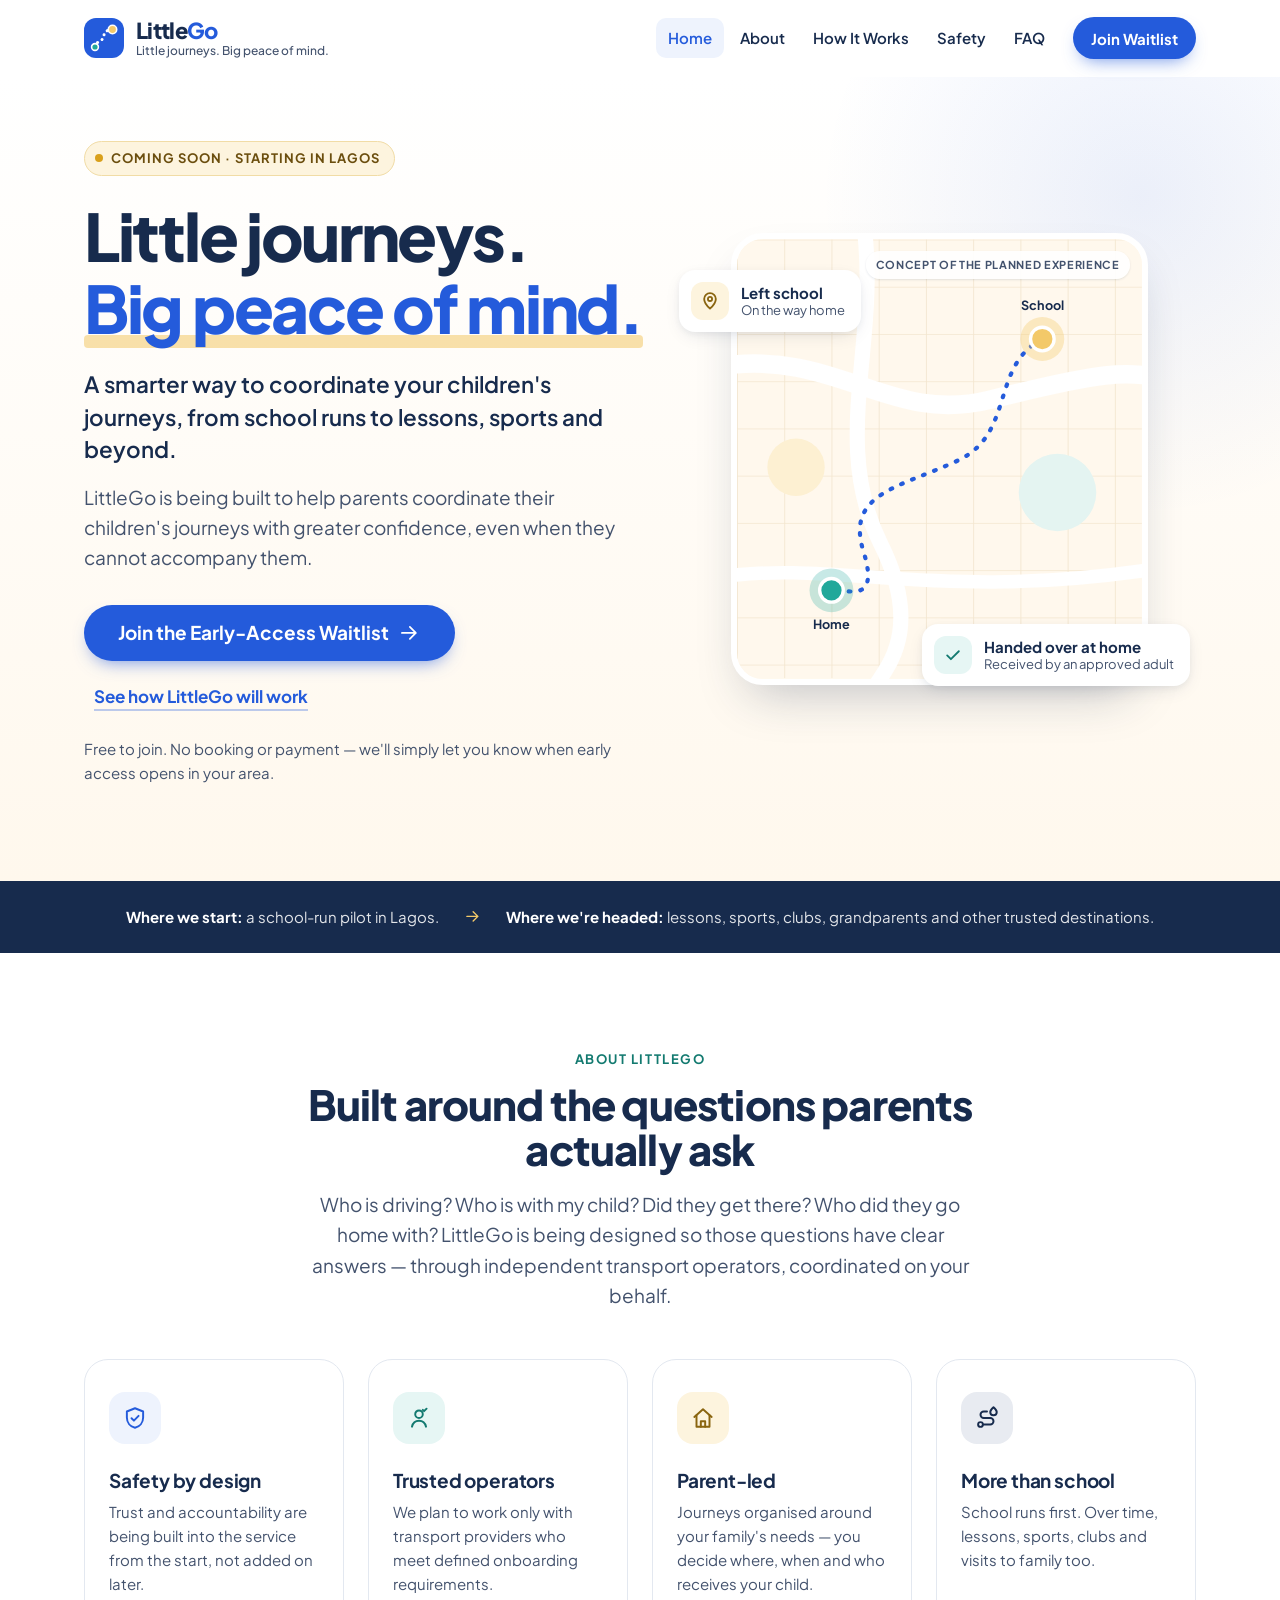
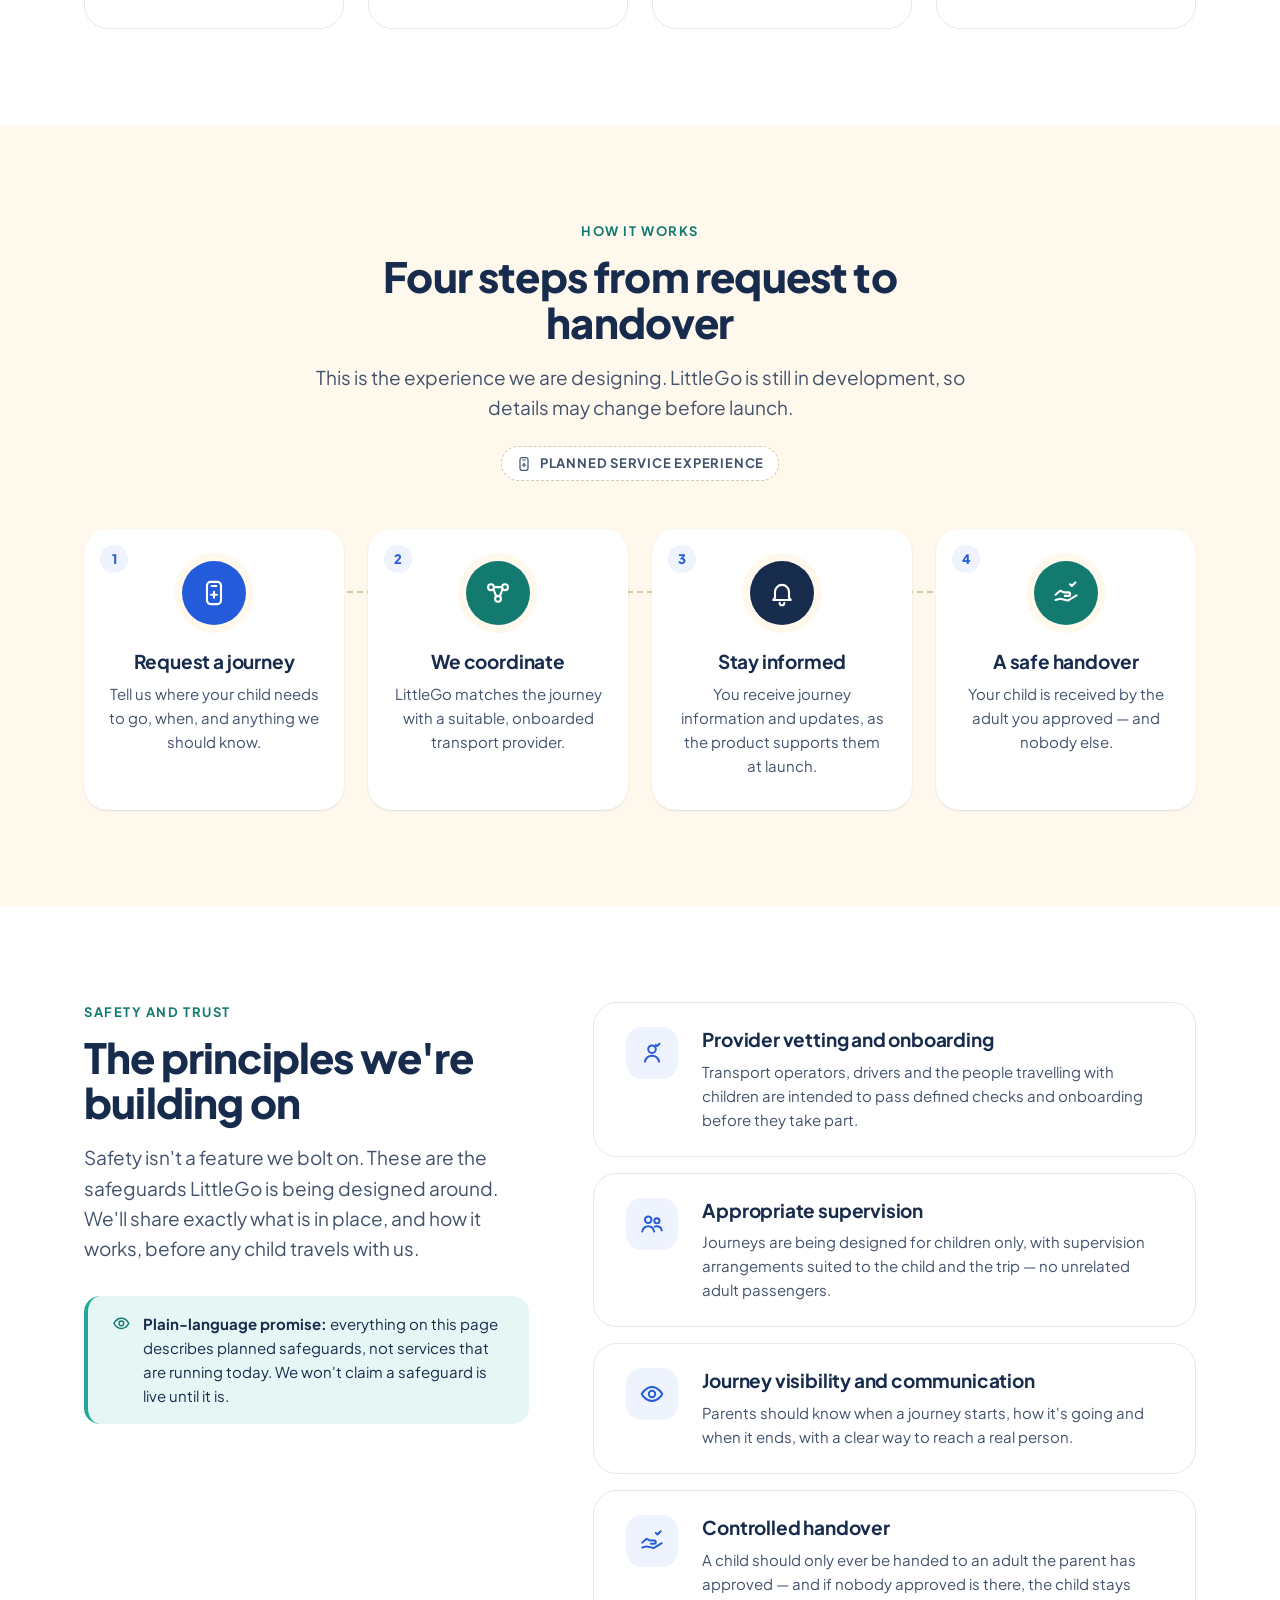
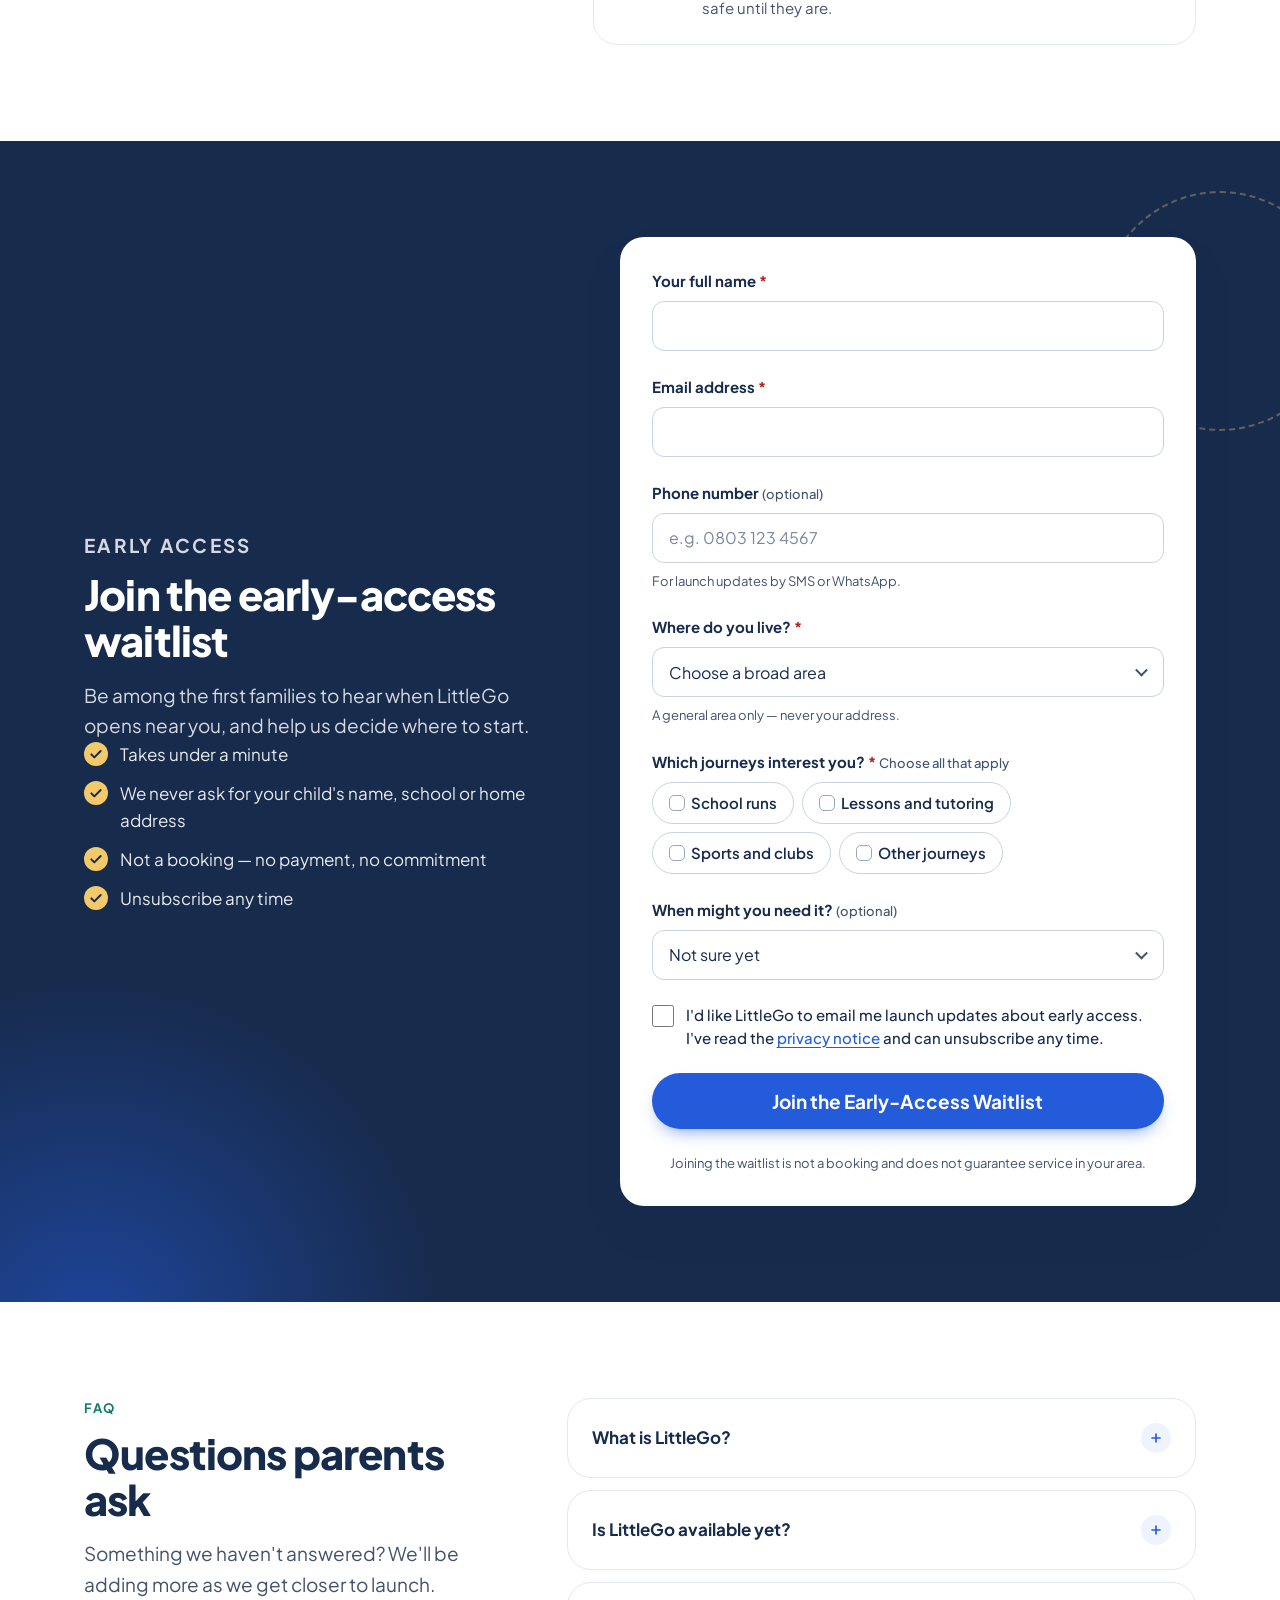
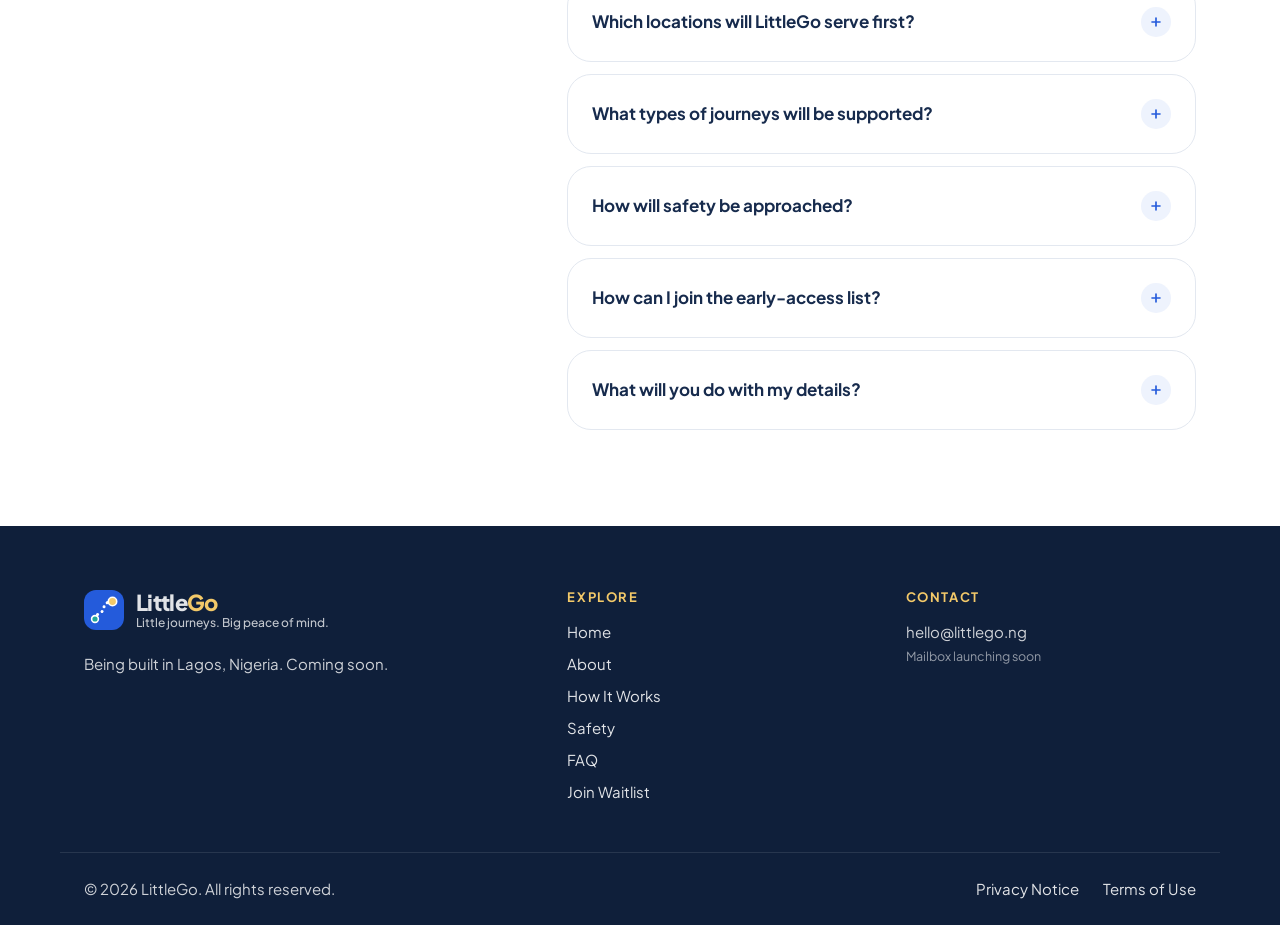
==== index.html @ 238a7c62 "LittleGo landing page for littlego.ng Coming-soon site with early-access waitlist, design system, dr" ====
<!doctype html>
<html lang="en-NG">
<head>
  <meta charset="utf-8">
  <meta name="viewport" content="width=device-width, initial-scale=1">
  <title>LittleGo — Little journeys. Big peace of mind.</title>
  <meta name="description" content="LittleGo is being built to help Nigerian parents coordinate their children's journeys — school runs, lessons, sports and beyond — with greater confidence. Coming soon to Lagos. Join the early-access waitlist.">
  <link rel="canonical" href="https://littlego.ng/">
  <meta name="theme-color" content="#245BDB">

  <!-- Social sharing -->
  <meta property="og:type" content="website">
  <meta property="og:site_name" content="LittleGo">
  <meta property="og:url" content="https://littlego.ng/">
  <meta property="og:title" content="LittleGo — Little journeys. Big peace of mind.">
  <meta property="og:description" content="A smarter way to coordinate your children's journeys, from school runs to lessons, sports and beyond. Coming soon to Lagos.">
  <meta property="og:image" content="https://littlego.ng/assets/img/og-image.png">
  <meta property="og:image:width" content="1200">
  <meta property="og:image:height" content="630">
  <meta property="og:locale" content="en_NG">
  <meta name="twitter:card" content="summary_large_image">
  <meta name="twitter:title" content="LittleGo — Little journeys. Big peace of mind.">
  <meta name="twitter:description" content="A smarter way to coordinate your children's journeys. Coming soon to Lagos.">
  <meta name="twitter:image" content="https://littlego.ng/assets/img/og-image.png">

  <link rel="icon" href="assets/img/favicon.svg" type="image/svg+xml">
  <link rel="preconnect" href="https://fonts.googleapis.com">
  <link rel="preconnect" href="https://fonts.gstatic.com" crossorigin>
  <link rel="stylesheet" href="https://fonts.googleapis.com/css2?family=Plus+Jakarta+Sans:wght@400;500;600;700;800&display=swap">
  <link rel="stylesheet" href="assets/css/styles.css">

  <script type="application/ld+json">
  {
    "@context": "https://schema.org",
    "@type": "Organization",
    "name": "LittleGo",
    "url": "https://littlego.ng/",
    "logo": "https://littlego.ng/assets/img/favicon.svg",
    "slogan": "Little journeys. Big peace of mind.",
    "areaServed": "Lagos, Nigeria"
  }
  </script>
</head>
<body>
  <a class="skip-link" href="#main">Skip to content</a>

  <!-- Icon sprite -->
  <svg width="0" height="0" class="sr-only" aria-hidden="true" focusable="false">
    <symbol id="i-shield" viewBox="0 0 24 24"><path d="M12 3 4.5 6v5.5c0 4.6 3.1 8.4 7.5 9.5 4.4-1.1 7.5-4.9 7.5-9.5V6L12 3Z"/><path d="m8.8 12.2 2.2 2.2 4.3-4.4"/></symbol>
    <symbol id="i-badge" viewBox="0 0 24 24"><circle cx="12" cy="8.5" r="3.5"/><path d="M5.5 20c.8-3.4 3.4-5.5 6.5-5.5s5.7 2.1 6.5 5.5"/><path d="m15.5 4.5 1.2 1.2 2.3-2.3"/></symbol>
    <symbol id="i-home" viewBox="0 0 24 24"><path d="M4 11 12 4l8 7"/><path d="M6 9.5V20h12V9.5"/><path d="M10 20v-5h4v5"/></symbol>
    <symbol id="i-route" viewBox="0 0 24 24"><circle cx="6" cy="18" r="2.2"/><path d="M18 9.5c1.7 0 3-1.3 3-3 0-1.9-3-4.5-3-4.5s-3 2.6-3 4.5c0 1.7 1.3 3 3 3Z"/><path d="M8.2 18H15a3 3 0 0 0 0-6H9a3 3 0 0 1 0-6h3"/></symbol>
    <symbol id="i-request" viewBox="0 0 24 24"><rect x="6" y="2.5" width="12" height="19" rx="3"/><path d="M10 6h4"/><path d="M9.5 13.5h5"/><path d="M12 11v5"/></symbol>
    <symbol id="i-coordinate" viewBox="0 0 24 24"><circle cx="6" cy="7" r="2.5"/><circle cx="18" cy="7" r="2.5"/><circle cx="12" cy="17" r="2.5"/><path d="M8 8.5 10.5 15M16 8.5 13.5 15M8.5 7h7"/></symbol>
    <symbol id="i-bell" viewBox="0 0 24 24"><path d="M6 16V11a6 6 0 1 1 12 0v5l1.5 2h-15L6 16Z"/><path d="M10 20.5a2 2 0 0 0 4 0"/></symbol>
    <symbol id="i-handover" viewBox="0 0 24 24"><path d="M3 13.5 7 10l3 1.5h4a1.5 1.5 0 0 1 0 3h-3"/><path d="m3 18 4-1 6.5 1.5L21 14"/><path d="M15.5 4.5 17 6l3-3"/></symbol>
    <symbol id="i-eye" viewBox="0 0 24 24"><path d="M2.5 12S6 5.5 12 5.5 21.5 12 21.5 12 18 18.5 12 18.5 2.5 12 2.5 12Z"/><circle cx="12" cy="12" r="3"/></symbol>
    <symbol id="i-people" viewBox="0 0 24 24"><circle cx="8.5" cy="8" r="3"/><circle cx="16.5" cy="9" r="2.4"/><path d="M3 19c.6-3 2.8-5 5.5-5s4.9 2 5.5 5"/><path d="M14.5 14.4c.6-.3 1.3-.4 2-.4 2.2 0 4 1.6 4.5 4"/></symbol>
    <symbol id="i-check" viewBox="0 0 24 24"><path d="m5 12.5 4.5 4.5L19 7.5"/></symbol>
    <symbol id="i-arrow" viewBox="0 0 24 24"><path d="M5 12h14M13 6l6 6-6 6"/></symbol>
    <symbol id="i-pin" viewBox="0 0 24 24"><path d="M12 21s-7-6.1-7-11.5A7 7 0 0 1 19 9.5C19 14.9 12 21 12 21Z"/><circle cx="12" cy="9.5" r="2.5"/></symbol>
  </svg>

  <header class="site-header" data-header>
    <div class="container header-inner">
      <a class="brand" href="#top" aria-label="LittleGo home">
        <svg class="brand-mark" viewBox="0 0 40 40" aria-hidden="true" focusable="false">
          <rect width="40" height="40" rx="12" fill="#245BDB"/>
          <path d="M11 29c0-6 9-5.5 9-11.5 0-3.2 3.2-6 7.5-5.5" fill="none" stroke="#fff" stroke-width="3" stroke-linecap="round" stroke-dasharray="0.1 5.2"/>
          <circle cx="11" cy="29" r="3.4" fill="#21A89A" stroke="#fff" stroke-width="1.6"/>
          <circle cx="28.5" cy="11.5" r="4.2" fill="#F3C969" stroke="#fff" stroke-width="1.6"/>
        </svg>
        <span class="brand-text">
          <span class="brand-name">Little<span>Go</span></span>
          <span class="brand-tagline">Little journeys. Big peace of mind.</span>
        </span>
      </a>

      <nav class="site-nav" aria-label="Main">
        <button class="nav-toggle" type="button" aria-expanded="false" aria-controls="nav-menu" data-nav-toggle>
          <span class="nav-toggle-bars" aria-hidden="true"></span>
          <span class="sr-only">Menu</span>
        </button>
        <ul class="nav-menu" id="nav-menu" data-nav-menu>
          <li><a href="#top">Home</a></li>
          <li><a href="#about">About</a></li>
          <li><a href="#how-it-works">How It Works</a></li>
          <li><a href="#safety">Safety</a></li>
          <li><a href="#faq">FAQ</a></li>
          <li class="nav-cta-item"><a class="btn btn-primary btn-sm" href="#waitlist" data-track="cta_click" data-track-label="header">Join Waitlist</a></li>
        </ul>
      </nav>
    </div>
  </header>

  <main id="main">
    <!-- HERO -->
    <section class="hero" id="top" aria-labelledby="hero-title">
      <div class="container hero-grid">
        <div class="hero-copy">
          <p class="status-pill"><span class="status-dot" aria-hidden="true"></span>Coming soon · Starting in Lagos</p>
          <h1 id="hero-title">Little journeys. <span class="hl">Big peace of mind.</span></h1>
          <p class="hero-sub">A smarter way to coordinate your children's journeys, from school runs to lessons, sports and beyond.</p>
          <p class="hero-body">LittleGo is being built to help parents coordinate their children's journeys with greater confidence, even when they cannot accompany them.</p>
          <div class="hero-actions">
            <a class="btn btn-primary btn-lg" href="#waitlist" data-track="cta_click" data-track-label="hero">
              Join the Early-Access Waitlist
              <svg class="icon" aria-hidden="true"><use href="#i-arrow"/></svg>
            </a>
            <a class="btn btn-link" href="#how-it-works" data-track="cta_click" data-track-label="hero_how">See how LittleGo will work</a>
          </div>
          <p class="hero-note">Free to join. No booking or payment — we'll simply let you know when early access opens in your area.</p>
        </div>

        <div class="hero-visual" data-hero-visual>
          <figure class="journey-card">
            <img class="hero-photo" data-hero-photo alt="" hidden>
            <svg class="journey-map" viewBox="0 0 480 520" role="img" aria-labelledby="map-title">
              <title id="map-title">Illustration of a child's journey from school to home</title>
              <defs>
                <pattern id="grid" width="56" height="56" patternUnits="userSpaceOnUse">
                  <path d="M56 0H0v56" fill="none" stroke="#F3E6CF" stroke-width="2"/>
                </pattern>
              </defs>
              <rect width="480" height="520" fill="#FFF8ED"/>
              <rect width="480" height="520" fill="url(#grid)"/>
              <path d="M-20 150C120 130 180 220 300 190s170-40 220-20" fill="none" stroke="#fff" stroke-width="22" stroke-linecap="round"/>
              <path d="M150 -20c20 140-40 260 20 380s-10 160-10 180" fill="none" stroke="#fff" stroke-width="18" stroke-linecap="round"/>
              <path d="M-20 400c140-20 260 30 520-10" fill="none" stroke="#fff" stroke-width="16" stroke-linecap="round"/>
              <circle cx="380" cy="300" r="46" fill="#E4F4F1"/>
              <circle cx="70" cy="270" r="34" fill="#FDF0D2"/>
              <path class="route-line" d="M362 118C300 150 330 230 262 262S128 300 150 370s-30 40-38 46" fill="none" stroke="#245BDB" stroke-width="5" stroke-linecap="round" stroke-dasharray="2 12"/>
              <g transform="translate(362 118)">
                <circle r="26" fill="#F3C969" opacity=".35"/>
                <circle r="14" fill="#F3C969" stroke="#fff" stroke-width="4"/>
              </g>
              <g transform="translate(112 416)">
                <circle r="26" fill="#21A89A" opacity=".25"/>
                <circle r="14" fill="#21A89A" stroke="#fff" stroke-width="4"/>
              </g>
              <text x="362" y="84" text-anchor="middle" font-family="Plus Jakarta Sans, sans-serif" font-size="15" font-weight="700" fill="#172B4D">School</text>
              <text x="112" y="462" text-anchor="middle" font-family="Plus Jakarta Sans, sans-serif" font-size="15" font-weight="700" fill="#172B4D">Home</text>
            </svg>
            <figcaption class="sr-only">Concept illustration of a planned school-to-home journey.</figcaption>
          </figure>

          <div class="float-card float-card--top" aria-hidden="true">
            <span class="float-icon float-icon--gold"><svg class="icon"><use href="#i-pin"/></svg></span>
            <span><strong>Left school</strong><small>On the way home</small></span>
          </div>
          <div class="float-card float-card--bottom" aria-hidden="true">
            <span class="float-icon float-icon--teal"><svg class="icon"><use href="#i-check"/></svg></span>
            <span><strong>Handed over at home</strong><small>Received by an approved adult</small></span>
          </div>
          <p class="concept-tag">Concept of the planned experience</p>
        </div>
      </div>
    </section>

    <!-- PILOT STRIP -->
    <section class="pilot-strip" aria-label="Where LittleGo starts">
      <div class="container pilot-inner">
        <p><strong>Where we start:</strong> a school-run pilot in Lagos.</p>
        <span class="pilot-arrow" aria-hidden="true"><svg class="icon"><use href="#i-arrow"/></svg></span>
        <p><strong>Where we're headed:</strong> lessons, sports, clubs, grandparents and other trusted destinations.</p>
      </div>
    </section>

    <!-- VALUE -->
    <section class="section" id="about" aria-labelledby="about-title">
      <div class="container">
        <div class="section-head">
          <p class="eyebrow">About LittleGo</p>
          <h2 id="about-title">Built around the questions parents actually ask</h2>
          <p class="lede">Who is driving? Who is with my child? Did they get there? Who did they go home with? LittleGo is being designed so those questions have clear answers — through independent transport operators, coordinated on your behalf.</p>
        </div>

        <ul class="pillars" role="list">
          <li class="pillar">
            <span class="pillar-icon pillar-icon--blue"><svg class="icon" aria-hidden="true"><use href="#i-shield"/></svg></span>
            <h3>Safety by design</h3>
            <p>Trust and accountability are being built into the service from the start, not added on later.</p>
          </li>
          <li class="pillar">
            <span class="pillar-icon pillar-icon--teal"><svg class="icon" aria-hidden="true"><use href="#i-badge"/></svg></span>
            <h3>Trusted operators</h3>
            <p>We plan to work only with transport providers who meet defined onboarding requirements.</p>
          </li>
          <li class="pillar">
            <span class="pillar-icon pillar-icon--gold"><svg class="icon" aria-hidden="true"><use href="#i-home"/></svg></span>
            <h3>Parent-led</h3>
            <p>Journeys organised around your family's needs — you decide where, when and who receives your child.</p>
          </li>
          <li class="pillar">
            <span class="pillar-icon pillar-icon--navy"><svg class="icon" aria-hidden="true"><use href="#i-route"/></svg></span>
            <h3>More than school</h3>
            <p>School runs first. Over time, lessons, sports, clubs and visits to family too.</p>
          </li>
        </ul>
      </div>
    </section>

    <!-- HOW IT WORKS -->
    <section class="section section--cream" id="how-it-works" aria-labelledby="how-title">
      <div class="container">
        <div class="section-head">
          <p class="eyebrow">How it works</p>
          <h2 id="how-title">Four steps from request to handover</h2>
          <p class="lede">This is the experience we are designing. LittleGo is still in development, so details may change before launch.</p>
          <p class="label-planned"><svg class="icon" aria-hidden="true"><use href="#i-request"/></svg>Planned service experience</p>
        </div>

        <ol class="steps" role="list">
          <li class="step">
            <span class="step-num" aria-hidden="true">1</span>
            <span class="step-icon"><svg class="icon" aria-hidden="true"><use href="#i-request"/></svg></span>
            <h3>Request a journey</h3>
            <p>Tell us where your child needs to go, when, and anything we should know.</p>
          </li>
          <li class="step">
            <span class="step-num" aria-hidden="true">2</span>
            <span class="step-icon"><svg class="icon" aria-hidden="true"><use href="#i-coordinate"/></svg></span>
            <h3>We coordinate</h3>
            <p>LittleGo matches the journey with a suitable, onboarded transport provider.</p>
          </li>
          <li class="step">
            <span class="step-num" aria-hidden="true">3</span>
            <span class="step-icon"><svg class="icon" aria-hidden="true"><use href="#i-bell"/></svg></span>
            <h3>Stay informed</h3>
            <p>You receive journey information and updates, as the product supports them at launch.</p>
          </li>
          <li class="step">
            <span class="step-num" aria-hidden="true">4</span>
            <span class="step-icon"><svg class="icon" aria-hidden="true"><use href="#i-handover"/></svg></span>
            <h3>A safe handover</h3>
            <p>Your child is received by the adult you approved — and nobody else.</p>
          </li>
        </ol>
      </div>
    </section>

    <!-- SAFETY -->
    <section class="section" id="safety" aria-labelledby="safety-title">
      <div class="container safety-grid">
        <div class="safety-intro">
          <p class="eyebrow">Safety and trust</p>
          <h2 id="safety-title">The principles we're building on</h2>
          <p class="lede">Safety isn't a feature we bolt on. These are the safeguards LittleGo is being designed around. We'll share exactly what is in place, and how it works, before any child travels with us.</p>
          <aside class="honesty-note">
            <svg class="icon" aria-hidden="true"><use href="#i-eye"/></svg>
            <p><strong>Plain-language promise:</strong> everything on this page describes planned safeguards, not services that are running today. We won't claim a safeguard is live until it is.</p>
          </aside>
        </div>

        <ul class="safety-list" role="list">
          <li class="safety-item">
            <span class="safety-icon"><svg class="icon" aria-hidden="true"><use href="#i-badge"/></svg></span>
            <div>
              <h3>Provider vetting and onboarding</h3>
              <p>Transport operators, drivers and the people travelling with children are intended to pass defined checks and onboarding before they take part.</p>
            </div>
          </li>
          <li class="safety-item">
            <span class="safety-icon"><svg class="icon" aria-hidden="true"><use href="#i-people"/></svg></span>
            <div>
              <h3>Appropriate supervision</h3>
              <p>Journeys are being designed for children only, with supervision arrangements suited to the child and the trip — no unrelated adult passengers.</p>
            </div>
          </li>
          <li class="safety-item">
            <span class="safety-icon"><svg class="icon" aria-hidden="true"><use href="#i-eye"/></svg></span>
            <div>
              <h3>Journey visibility and communication</h3>
              <p>Parents should know when a journey starts, how it's going and when it ends, with a clear way to reach a real person.</p>
            </div>
          </li>
          <li class="safety-item">
            <span class="safety-icon"><svg class="icon" aria-hidden="true"><use href="#i-handover"/></svg></span>
            <div>
              <h3>Controlled handover</h3>
              <p>A child should only ever be handed to an adult the parent has approved — and if nobody approved is there, the child stays safe until they are.</p>
            </div>
          </li>
        </ul>
      </div>
    </section>

    <!-- WAITLIST -->
    <section class="section section--blue" id="waitlist" aria-labelledby="waitlist-title">
      <div class="container waitlist-grid">
        <div class="waitlist-copy">
          <p class="eyebrow eyebrow--light">Early access</p>
          <h2 id="waitlist-title">Join the early-access waitlist</h2>
          <p>Be among the first families to hear when LittleGo opens near you, and help us decide where to start.</p>
          <ul class="checklist" role="list">
            <li><svg class="icon" aria-hidden="true"><use href="#i-check"/></svg>Takes under a minute</li>
            <li><svg class="icon" aria-hidden="true"><use href="#i-check"/></svg>We never ask for your child's name, school or home address</li>
            <li><svg class="icon" aria-hidden="true"><use href="#i-check"/></svg>Not a booking — no payment, no commitment</li>
            <li><svg class="icon" aria-hidden="true"><use href="#i-check"/></svg>Unsubscribe any time</li>
          </ul>
        </div>

        <div class="form-card">
          <form class="waitlist-form" data-waitlist-form novalidate>
            <div class="form-state" data-form-fields>
              <div class="field">
                <label for="f-name">Your full name <span class="req" aria-hidden="true">*</span></label>
                <input id="f-name" name="full_name" type="text" autocomplete="name" required maxlength="120" aria-describedby="f-name-err">
                <p class="field-error" id="f-name-err" data-error-for="full_name"></p>
              </div>

              <div class="field">
                <label for="f-email">Email address <span class="req" aria-hidden="true">*</span></label>
                <input id="f-email" name="email" type="email" autocomplete="email" inputmode="email" required maxlength="254" aria-describedby="f-email-err">
                <p class="field-error" id="f-email-err" data-error-for="email"></p>
              </div>

              <div class="field">
                <label for="f-phone">Phone number <span class="opt">(optional)</span></label>
                <input id="f-phone" name="phone" type="tel" autocomplete="tel" inputmode="tel" maxlength="20" placeholder="e.g. 0803 123 4567" aria-describedby="f-phone-hint f-phone-err">
                <p class="field-hint" id="f-phone-hint">For launch updates by SMS or WhatsApp.</p>
                <p class="field-error" id="f-phone-err" data-error-for="phone"></p>
              </div>

              <div class="field">
                <label for="f-area">Where do you live? <span class="req" aria-hidden="true">*</span></label>
                <div class="select-wrap">
                  <select id="f-area" name="area" required aria-describedby="f-area-hint f-area-err">
                    <option value="">Choose a broad area</option>
                    <optgroup label="Lagos">
                      <option value="lagos_lekki_ajah">Lekki / Ajah / Sangotedo</option>
                      <option value="lagos_vi_ikoyi">Victoria Island / Ikoyi</option>
                      <option value="lagos_ikeja">Ikeja / Maryland / Ogba</option>
                      <option value="lagos_gbagada_magodo">Gbagada / Magodo / Ogudu / Ketu</option>
                      <option value="lagos_yaba_surulere">Yaba / Surulere / Ebute-Metta</option>
                      <option value="lagos_festac_amuwo">Festac / Amuwo-Odofin / Satellite Town</option>
                      <option value="lagos_ikorodu">Ikorodu</option>
                      <option value="lagos_alimosho">Alimosho / Egbeda / Ikotun</option>
                      <option value="lagos_other">Elsewhere in Lagos</option>
                    </optgroup>
                    <optgroup label="Outside Lagos">
                      <option value="abuja">Abuja (FCT)</option>
                      <option value="port_harcourt">Port Harcourt</option>
                      <option value="ibadan">Ibadan</option>
                      <option value="other_nigeria">Elsewhere in Nigeria</option>
                      <option value="outside_nigeria">Outside Nigeria</option>
                    </optgroup>
                  </select>
                </div>
                <p class="field-hint" id="f-area-hint">A general area only — never your address.</p>
                <p class="field-error" id="f-area-err" data-error-for="area"></p>
              </div>

              <fieldset class="field field--group" aria-describedby="f-journeys-err">
                <legend>Which journeys interest you? <span class="req" aria-hidden="true">*</span> <span class="opt">Choose all that apply</span></legend>
                <div class="chips">
                  <label class="chip"><input type="checkbox" name="journeys" value="school"><span>School runs</span></label>
                  <label class="chip"><input type="checkbox" name="journeys" value="lessons"><span>Lessons and tutoring</span></label>
                  <label class="chip"><input type="checkbox" name="journeys" value="sports_clubs"><span>Sports and clubs</span></label>
                  <label class="chip"><input type="checkbox" name="journeys" value="other"><span>Other journeys</span></label>
                </div>
                <p class="field-error" id="f-journeys-err" data-error-for="journeys"></p>
              </fieldset>

              <div class="field">
                <label for="f-start">When might you need it? <span class="opt">(optional)</span></label>
                <div class="select-wrap">
                  <select id="f-start" name="start_window">
                    <option value="">Not sure yet</option>
                    <option value="asap">As soon as it's available</option>
                    <option value="next_term">From next school term</option>
                    <option value="within_6_months">Within the next 6 months</option>
                    <option value="later">Later than that</option>
                  </select>
                </div>
              </div>

              <!-- Spam trap: hidden from people and screen readers; bots tend to fill it. -->
              <div class="hp" aria-hidden="true">
                <label for="f-website">Leave this field empty</label>
                <input id="f-website" name="website" type="text" tabindex="-1" autocomplete="off">
              </div>

              <div class="field field--consent">
                <label class="consent">
                  <input type="checkbox" name="consent" value="yes" required aria-describedby="f-consent-err">
                  <span>I'd like LittleGo to email me launch updates about early access. I've read the <a href="privacy.html">privacy notice</a> and can unsubscribe any time.</span>
                </label>
                <p class="field-error" id="f-consent-err" data-error-for="consent"></p>
              </div>

              <p class="form-alert" role="alert" data-form-alert hidden></p>

              <button class="btn btn-primary btn-lg btn-block" type="submit" data-submit>
                <span class="btn-label">Join the Early-Access Waitlist</span>
                <span class="spinner" aria-hidden="true"></span>
              </button>
              <p class="form-small">Joining the waitlist is not a booking and does not guarantee service in your area.</p>
            </div>

            <div class="form-success" data-form-success tabindex="-1" hidden>
              <span class="success-icon"><svg class="icon" aria-hidden="true"><use href="#i-check"/></svg></span>
              <h3>You're on the list</h3>
              <p>Thank you<span data-success-name></span>. We'll email you when early access opens in your area. Nothing else is needed from you for now.</p>
              <p class="form-small">Joining doesn't book a journey or guarantee service.</p>
            </div>
          </form>
        </div>
      </div>
    </section>

    <!-- FAQ -->
    <section class="section" id="faq" aria-labelledby="faq-title">
      <div class="container faq-grid">
        <div class="section-head section-head--left">
          <p class="eyebrow">FAQ</p>
          <h2 id="faq-title">Questions parents ask</h2>
          <p class="lede">Something we haven't answered? We'll be adding more as we get closer to launch.</p>
        </div>
        <div class="faq-list">
          <details class="faq">
            <summary>What is LittleGo?</summary>
            <p>LittleGo is a parent-directed platform being developed to coordinate children's everyday journeys through independent transport operators. We start with school-to-home trips, and plan to add lessons, sports, clubs and visits to family.</p>
          </details>
          <details class="faq">
            <summary>Is LittleGo available yet?</summary>
            <p>Not yet. LittleGo is currently being developed and is not taking bookings. Joining the waitlist is the best way to hear first when early access opens.</p>
          </details>
          <details class="faq">
            <summary>Which locations will LittleGo serve first?</summary>
            <p>We're starting with a pilot in Lagos. Where we go next depends partly on demand, so telling us your general area on the waitlist genuinely helps us decide.</p>
          </details>
          <details class="faq">
            <summary>What types of journeys will be supported?</summary>
            <p>School runs come first. Over time we plan to support lessons and tutoring, sports and clubs, and other trusted destinations such as grandparents' homes.</p>
          </details>
          <details class="faq">
            <summary>How will safety be approached?</summary>
            <p>Through provider vetting and onboarding, appropriate supervision, journey updates for parents, and handover only to adults you approve. These are planned safeguards — we'll publish exactly what is in place before launch. <a href="#safety">Read our safety principles</a>.</p>
          </details>
          <details class="faq">
            <summary>How can I join the early-access list?</summary>
            <p>Fill in the short <a href="#waitlist">waitlist form</a>. We only ask for your name, email, a general area and the journeys you're interested in. Joining is free, isn't a booking, and doesn't guarantee service availability.</p>
          </details>
          <details class="faq">
            <summary>What will you do with my details?</summary>
            <p>We use them to send you launch updates and to understand where demand is. We don't sell them. You can unsubscribe or ask us to delete them at any time. See the <a href="privacy.html">privacy notice</a>.</p>
          </details>
        </div>
      </div>
    </section>
  </main>

  <footer class="site-footer">
    <div class="container footer-grid">
      <div class="footer-brand">
        <a class="brand brand--light" href="#top" aria-label="LittleGo home">
          <svg class="brand-mark" viewBox="0 0 40 40" aria-hidden="true" focusable="false">
            <rect width="40" height="40" rx="12" fill="#245BDB"/>
            <path d="M11 29c0-6 9-5.5 9-11.5 0-3.2 3.2-6 7.5-5.5" fill="none" stroke="#fff" stroke-width="3" stroke-linecap="round" stroke-dasharray="0.1 5.2"/>
            <circle cx="11" cy="29" r="3.4" fill="#21A89A" stroke="#fff" stroke-width="1.6"/>
            <circle cx="28.5" cy="11.5" r="4.2" fill="#F3C969" stroke="#fff" stroke-width="1.6"/>
          </svg>
          <span class="brand-text">
            <span class="brand-name">Little<span>Go</span></span>
            <span class="brand-tagline">Little journeys. Big peace of mind.</span>
          </span>
        </a>
        <p class="footer-note">Being built in Lagos, Nigeria. Coming soon.</p>
      </div>

      <nav aria-label="Footer">
        <h2 class="footer-heading">Explore</h2>
        <ul role="list">
          <li><a href="#top">Home</a></li>
          <li><a href="#about">About</a></li>
          <li><a href="#how-it-works">How It Works</a></li>
          <li><a href="#safety">Safety</a></li>
          <li><a href="#faq">FAQ</a></li>
          <li><a href="#waitlist">Join Waitlist</a></li>
        </ul>
      </nav>

      <div>
        <h2 class="footer-heading">Contact</h2>
        <p class="footer-contact" data-contact></p>
        <ul class="social" role="list" data-social hidden></ul>
      </div>
    </div>

    <div class="container footer-bottom">
      <p>© <span data-year>2026</span> LittleGo. All rights reserved.</p>
      <ul role="list">
        <li><a href="privacy.html">Privacy Notice</a></li>
        <li><a href="terms.html">Terms of Use</a></li>
      </ul>
    </div>
  </footer>

  <div class="consent-banner" data-consent-banner hidden role="region" aria-label="Analytics consent">
    <p>We'd like to measure visits to improve this page. No advertising, no selling data.</p>
    <div class="consent-actions">
      <button class="btn btn-ghost btn-sm" type="button" data-consent="denied">No thanks</button>
      <button class="btn btn-primary btn-sm" type="button" data-consent="granted">Allow</button>
    </div>
  </div>

  <script src="config.js"></script>
  <script src="assets/js/main.js" defer></script>
</body>
</html>
---- assets/css/styles.css ----
/* ==========================================================================
   LittleGo — design system and page styles
   1. Tokens  2. Base  3. Layout  4. Components  5. Sections  6. Responsive
   ========================================================================== */

/* 1. Tokens ---------------------------------------------------------------- */
:root {
  /* Brand palette */
  --blue: #245BDB;          /* Trust Blue — primary actions, links */
  --blue-700: #1A47B0;      /* hover / pressed */
  --blue-50: #EEF3FD;
  --teal: #21A89A;          /* Fresh Teal — icons, accents (not body text) */
  --teal-700: #137A70;      /* teal that passes AA as text */
  --teal-50: #E6F6F4;
  --cream: #FFF8ED;         /* Warm Cream — warm sections */
  --cream-200: #F6EBD7;
  --navy: #172B4D;          /* Midnight Navy — headings, text */
  --navy-70: #43526D;       /* secondary text, 7.4:1 on white */
  --gold: #F3C969;          /* Sunshine Gold — decorative only */
  --gold-50: #FDF4DE;
  --white: #FFFFFF;
  --danger: #B42318;
  --danger-50: #FEF3F2;
  --line: #E3E8F0;

  /* Typography */
  --font: "Plus Jakarta Sans", system-ui, -apple-system, "Segoe UI", Roboto, sans-serif;
  --fs-xs: .8125rem;   /* 13 */
  --fs-sm: .9375rem;   /* 15 */
  --fs-base: 1.0625rem;/* 17 */
  --fs-lg: 1.1875rem;  /* 19 */
  --fs-h3: 1.1875rem;
  --fs-h2: clamp(1.75rem, 1.2rem + 2.2vw, 2.6rem);
  --fs-h1: clamp(2.4rem, 1.4rem + 4.4vw, 4.1rem);
  --lh-tight: 1.1;
  --lh: 1.6;

  /* Spacing (4px base) */
  --s-1: .25rem; --s-2: .5rem; --s-3: .75rem; --s-4: 1rem; --s-5: 1.5rem;
  --s-6: 2rem; --s-7: 3rem; --s-8: 4rem; --s-9: 6rem;

  /* Shape and depth */
  --r-sm: 10px; --r-md: 16px; --r-lg: 24px; --r-xl: 32px; --r-pill: 999px;
  --shadow-sm: 0 1px 2px rgba(23,43,77,.06), 0 1px 3px rgba(23,43,77,.06);
  --shadow-md: 0 6px 20px -6px rgba(23,43,77,.14), 0 2px 6px rgba(23,43,77,.05);
  --shadow-lg: 0 24px 50px -18px rgba(23,43,77,.28);

  --container: 1160px;
  --header-h: 76px;
  --focus: 0 0 0 3px var(--white), 0 0 0 6px var(--blue);
}

/* 2. Base ------------------------------------------------------------------- */
*, *::before, *::after { box-sizing: border-box; }
html { scroll-behavior: smooth; scroll-padding-top: calc(var(--header-h) + 12px); -webkit-text-size-adjust: 100%; }
@media (prefers-reduced-motion: reduce) {
  html { scroll-behavior: auto; }
  *, *::before, *::after { animation: none !important; transition: none !important; }
}
body {
  margin: 0; font-family: var(--font); font-size: var(--fs-base); line-height: var(--lh);
  color: var(--navy); background: var(--white); -webkit-font-smoothing: antialiased;
  overflow-x: hidden;
}
h1, h2, h3 { margin: 0; line-height: var(--lh-tight); letter-spacing: -.02em; font-weight: 800; }
h3 { font-size: var(--fs-h3); letter-spacing: -.01em; font-weight: 700; line-height: 1.3; }
p { margin: 0; }
a { color: var(--blue); text-underline-offset: 3px; }
a:hover { color: var(--blue-700); }
img, svg { display: block; max-width: 100%; }
:focus-visible { outline: none; box-shadow: var(--focus); border-radius: 6px; }
[hidden] { display: none !important; }
ul[role="list"], ol[role="list"] { list-style: none; margin: 0; padding: 0; }

.sr-only { position: absolute !important; width: 1px; height: 1px; padding: 0; margin: -1px; overflow: hidden; clip: rect(0 0 0 0); white-space: nowrap; border: 0; }
.skip-link { position: absolute; left: var(--s-4); top: -100px; z-index: 100; background: var(--navy); color: var(--white); padding: var(--s-2) var(--s-4); border-radius: var(--r-sm); font-weight: 600; }
.skip-link:focus { top: var(--s-3); color: var(--white); }
.icon { width: 1.25em; height: 1.25em; fill: none; stroke: currentColor; stroke-width: 1.8; stroke-linecap: round; stroke-linejoin: round; flex: none; }

/* 3. Layout ----------------------------------------------------------------- */
.container { width: 100%; max-width: var(--container); margin-inline: auto; padding-inline: var(--s-5); }
.section { padding-block: var(--s-9); }
.section--cream { background: var(--cream); }
.section--blue { background: var(--navy); color: var(--white); position: relative; overflow: hidden; }
.section-head { max-width: 680px; margin: 0 auto var(--s-7); text-align: center; }
.section-head--left { text-align: left; margin-inline: 0; }
.section-head h2 { font-size: var(--fs-h2); margin-block: var(--s-3) var(--s-4); }
.lede { font-size: var(--fs-lg); color: var(--navy-70); }
.eyebrow { font-size: var(--fs-xs); font-weight: 700; letter-spacing: .12em; text-transform: uppercase; color: var(--teal-700); }
.eyebrow--light { color: var(--gold); }

/* 4. Components ------------------------------------------------------------- */
/* Buttons */
.btn {
  --btn-bg: var(--blue); --btn-fg: var(--white);
  display: inline-flex; align-items: center; justify-content: center; gap: var(--s-2);
  min-height: 48px; padding: 0 var(--s-5); border: 2px solid transparent; border-radius: var(--r-pill);
  font: inherit; font-weight: 700; font-size: var(--fs-base); line-height: 1; text-decoration: none; cursor: pointer;
  background: var(--btn-bg); color: var(--btn-fg); transition: background .2s, transform .2s, box-shadow .2s;
}
.btn:hover { color: var(--btn-fg); }
.btn-primary { box-shadow: 0 8px 18px -8px rgba(36,91,219,.7); }
.btn-primary:hover { --btn-bg: var(--blue-700); transform: translateY(-1px); }
.btn-primary:active { transform: translateY(0); }
.btn-sm { min-height: 42px; padding: 0 var(--s-4); font-size: var(--fs-sm); }
.btn-lg { min-height: 56px; padding: 0 var(--s-6); font-size: var(--fs-lg); }
.btn-block { width: 100%; }
.btn-ghost { --btn-bg: transparent; --btn-fg: var(--navy); border-color: var(--line); }
.btn-ghost:hover { --btn-bg: var(--blue-50); }
.btn-link { --btn-bg: transparent; --btn-fg: var(--blue); padding-inline: var(--s-2); text-decoration: underline; text-decoration-thickness: 2px; text-underline-offset: 6px; text-decoration-color: rgba(36,91,219,.3); }
.btn-link:hover { --btn-fg: var(--blue-700); text-decoration-color: currentColor; }
.btn .icon { transition: transform .2s; }
.btn:hover .icon { transform: translateX(3px); }
.btn[aria-busy="true"] { pointer-events: none; opacity: .85; }
.btn .spinner { display: none; width: 20px; height: 20px; border-radius: 50%; border: 2.5px solid rgba(255,255,255,.4); border-top-color: var(--white); animation: spin .8s linear infinite; }
.btn[aria-busy="true"] .spinner { display: inline-block; }
@keyframes spin { to { transform: rotate(360deg); } }

/* Brand */
.brand { display: inline-flex; align-items: center; gap: var(--s-3); text-decoration: none; color: var(--navy); }
.brand:hover { color: var(--navy); }
.brand-mark { width: 40px; height: 40px; flex: none; }
.brand-text { display: flex; flex-direction: column; line-height: 1.15; }
.brand-name { font-weight: 800; font-size: 1.375rem; letter-spacing: -.03em; }
.brand-name span { color: var(--blue); }
.brand-tagline { font-size: .75rem; color: var(--navy-70); font-weight: 500; }
.brand--light, .brand--light:hover { color: var(--white); }
.brand--light .brand-name span { color: var(--gold); }
.brand--light .brand-tagline { color: rgba(255,255,255,.75); }

/* Header & nav */
.site-header { position: sticky; top: 0; z-index: 50; background: rgba(255,255,255,.92); backdrop-filter: saturate(160%) blur(10px); -webkit-backdrop-filter: saturate(160%) blur(10px); border-bottom: 1px solid transparent; transition: border-color .2s, box-shadow .2s; }
.site-header.is-scrolled { border-color: var(--line); box-shadow: var(--shadow-sm); }
.header-inner { height: var(--header-h); display: flex; align-items: center; justify-content: space-between; gap: var(--s-4); }
.nav-menu { display: flex; align-items: center; gap: var(--s-1); list-style: none; margin: 0; padding: 0; }
.nav-menu a:not(.btn) { display: block; padding: var(--s-2) var(--s-3); border-radius: var(--r-sm); color: var(--navy); font-weight: 600; font-size: var(--fs-sm); text-decoration: none; }
.nav-menu a:not(.btn):hover, .nav-menu a[aria-current="true"]:not(.btn) { background: var(--blue-50); color: var(--blue); }
.nav-cta-item { margin-left: var(--s-3); }
.nav-toggle { display: none; width: 46px; height: 46px; border: 1px solid var(--line); border-radius: 12px; background: var(--white); cursor: pointer; align-items: center; justify-content: center; }
.nav-toggle-bars, .nav-toggle-bars::before, .nav-toggle-bars::after { content: ""; display: block; width: 20px; height: 2px; background: var(--navy); border-radius: 2px; position: relative; transition: transform .2s, background .2s; }
.nav-toggle-bars::before { position: absolute; top: -6px; }
.nav-toggle-bars::after { position: absolute; top: 6px; }
.nav-toggle[aria-expanded="true"] .nav-toggle-bars { background: transparent; }
.nav-toggle[aria-expanded="true"] .nav-toggle-bars::before { transform: translateY(6px) rotate(45deg); }
.nav-toggle[aria-expanded="true"] .nav-toggle-bars::after { transform: translateY(-6px) rotate(-45deg); }

/* Status pill */
.status-pill { display: inline-flex; align-items: center; gap: var(--s-2); padding: 6px 14px 6px 10px; border-radius: var(--r-pill); background: var(--gold-50); border: 1px solid #F1DCA6; font-size: var(--fs-xs); font-weight: 700; letter-spacing: .08em; text-transform: uppercase; color: #6B4E0E; }
.status-dot { width: 8px; height: 8px; border-radius: 50%; background: #D9A01B; box-shadow: 0 0 0 0 rgba(217,160,27,.6); animation: pulse 2s infinite; }
@keyframes pulse { 70% { box-shadow: 0 0 0 8px rgba(217,160,27,0); } 100% { box-shadow: 0 0 0 0 rgba(217,160,27,0); } }

/* Cards */
.pillar, .step, .safety-item, .form-card, .faq { background: var(--white); border-radius: var(--r-lg); }

/* Form */
.form-card { padding: var(--s-6); box-shadow: var(--shadow-lg); color: var(--navy); }
.waitlist-form { display: grid; }
.form-state { display: grid; gap: var(--s-5); }
.field { display: grid; gap: var(--s-2); }
.field label, .field legend { font-weight: 700; font-size: var(--fs-sm); }
.req { color: var(--danger); }
.opt { font-weight: 500; color: var(--navy-70); font-size: var(--fs-xs); }
.field input[type="text"], .field input[type="email"], .field input[type="tel"], .field select {
  width: 100%; min-height: 50px; padding: 0 var(--s-4); border: 1.5px solid #CBD3E1; border-radius: 12px;
  font: inherit; font-size: 1rem; color: var(--navy); background: var(--white); transition: border-color .15s, box-shadow .15s;
}
.field input::placeholder { color: #7A869A; }
.field input:hover, .field select:hover { border-color: #9AA7BD; }
.field input:focus, .field select:focus { outline: none; border-color: var(--blue); box-shadow: 0 0 0 4px rgba(36,91,219,.18); }
.field [aria-invalid="true"] { border-color: var(--danger) !important; background: var(--danger-50); }
.select-wrap { position: relative; }
.select-wrap::after { content: ""; position: absolute; right: 18px; top: 50%; width: 9px; height: 9px; border-right: 2px solid var(--navy-70); border-bottom: 2px solid var(--navy-70); transform: translateY(-70%) rotate(45deg); pointer-events: none; }
.field select { appearance: none; -webkit-appearance: none; padding-right: var(--s-7); cursor: pointer; }
.field-hint { font-size: var(--fs-xs); color: var(--navy-70); }
.field-error { font-size: var(--fs-xs); font-weight: 600; color: var(--danger); min-height: 0; }
.field-error:empty { display: none; }
.field--group { border: 0; padding: 0; margin: 0; }
.field--group legend { padding: 0; margin-bottom: var(--s-2); }
.chips { display: flex; flex-wrap: wrap; gap: var(--s-2); }
.chip { position: relative; }
.chip input { position: absolute; opacity: 0; inset: 0; margin: 0; cursor: pointer; }
.chip span { display: inline-flex; align-items: center; gap: 6px; min-height: 42px; padding: 0 var(--s-4); border: 1.5px solid #CBD3E1; border-radius: var(--r-pill); font-size: var(--fs-sm); font-weight: 600; cursor: pointer; transition: all .15s; user-select: none; }
.chip span::before { content: ""; width: 16px; height: 16px; border-radius: 5px; border: 1.5px solid #9AA7BD; transition: all .15s; flex: none; }
.chip input:checked + span { border-color: var(--blue); background: var(--blue-50); color: var(--blue-700); }
.chip input:checked + span::before { background: var(--blue) url("data:image/svg+xml,%3Csvg xmlns='http://www.w3.org/2000/svg' viewBox='0 0 24 24' fill='none' stroke='white' stroke-width='3.5' stroke-linecap='round' stroke-linejoin='round'%3E%3Cpath d='m5 12.5 4.5 4.5L19 7.5'/%3E%3C/svg%3E") center/12px no-repeat; border-color: var(--blue); }
.chip input:focus-visible + span { box-shadow: var(--focus); }
.chip input:hover + span { border-color: #9AA7BD; }
.field--group[aria-invalid="true"] .chip span { border-color: var(--danger); }
.consent { display: flex; gap: var(--s-3); align-items: flex-start; font-weight: 500 !important; font-size: var(--fs-sm) !important; line-height: 1.5; cursor: pointer; }
.consent input { width: 22px; height: 22px; margin: 1px 0 0; accent-color: var(--blue); flex: none; cursor: pointer; }
.consent input[aria-invalid="true"] { outline: 2px solid var(--danger); outline-offset: 2px; }
.hp { position: absolute; left: -9999px; width: 1px; height: 1px; overflow: hidden; }
.form-alert { padding: var(--s-3) var(--s-4); border-radius: 12px; background: var(--danger-50); border: 1px solid #FECDCA; color: var(--danger); font-size: var(--fs-sm); font-weight: 600; }
.form-alert[data-tone="info"] { background: var(--gold-50); border-color: #F1DCA6; color: #6B4E0E; }
.form-small { font-size: var(--fs-xs); color: var(--navy-70); text-align: center; }
.form-success { text-align: center; padding: var(--s-6) var(--s-2); display: grid; gap: var(--s-3); justify-items: center; }
.form-success:focus { box-shadow: none; }
.form-success h3 { font-size: 1.6rem; font-weight: 800; }
.form-success p { color: var(--navy-70); max-width: 34ch; }
.success-icon { width: 64px; height: 64px; display: grid; place-items: center; border-radius: 50%; background: var(--teal-50); color: var(--teal-700); }
.success-icon .icon { width: 32px; height: 32px; stroke-width: 2.4; }

/* 5. Sections --------------------------------------------------------------- */
/* Hero */
.hero { position: relative; padding-block: var(--s-8) var(--s-9); background: linear-gradient(180deg, var(--white) 0%, var(--cream) 100%); overflow: hidden; }
.hero::before { content: ""; position: absolute; width: 640px; height: 640px; right: -180px; top: -200px; border-radius: 50%; background: radial-gradient(closest-side, rgba(36,91,219,.09), transparent); pointer-events: none; }
.hero-grid { display: grid; grid-template-columns: 1.05fr .95fr; gap: var(--s-8); align-items: center; position: relative; }
.hero h1 { font-size: var(--fs-h1); margin-block: var(--s-5) var(--s-5); letter-spacing: -.035em; }
.hero h1 .hl { color: var(--blue); position: relative; white-space: nowrap; isolation: isolate; }
.hero h1 .hl::after { content: ""; position: absolute; left: 0; right: 0; bottom: .02em; height: .2em; background: var(--gold); opacity: .55; border-radius: 4px; z-index: -1; }
.hero-sub { font-size: clamp(1.15rem, 1rem + .6vw, 1.4rem); font-weight: 600; line-height: 1.45; color: var(--navy); max-width: 34ch; }
.hero-body { margin-top: var(--s-4); color: var(--navy-70); max-width: 52ch; font-size: var(--fs-lg); }
.hero-actions { display: flex; flex-wrap: wrap; gap: var(--s-3) var(--s-4); align-items: center; margin-top: var(--s-6); }
.hero-note { margin-top: var(--s-4); font-size: var(--fs-sm); color: var(--navy-70); max-width: 52ch; }

.hero-visual { position: relative; padding: var(--s-5) var(--s-5) var(--s-6); }
.journey-card { margin: 0; border-radius: var(--r-xl); overflow: hidden; box-shadow: var(--shadow-lg); background: var(--cream); aspect-ratio: 12 / 13; position: relative; border: 6px solid var(--white); }
.journey-map, .hero-photo { width: 100%; height: 100%; object-fit: cover; }
.hero-photo { position: absolute; inset: 0; }
.has-photo .journey-map { visibility: hidden; }
.route-line { stroke-dashoffset: 0; animation: route 30s linear infinite; }
@keyframes route { to { stroke-dashoffset: -280; } }
.float-card { position: absolute; display: flex; align-items: center; gap: var(--s-3); padding: var(--s-3) var(--s-4) var(--s-3) var(--s-3); background: var(--white); border-radius: var(--r-md); box-shadow: var(--shadow-md); font-size: var(--fs-sm); line-height: 1.3; animation: float 6s ease-in-out infinite; }
.float-card strong { display: block; font-weight: 700; }
.float-card small { display: block; color: var(--navy-70); font-size: var(--fs-xs); }
.float-card--top { top: 12%; left: -6%; }
.float-card--bottom { bottom: 6%; right: -4%; animation-delay: -3s; }
.float-icon { width: 38px; height: 38px; border-radius: 12px; display: grid; place-items: center; }
.float-icon--gold { background: var(--gold-50); color: #8A6510; }
.float-icon--teal { background: var(--teal-50); color: var(--teal-700); }
.float-icon .icon { width: 20px; height: 20px; stroke-width: 2.2; }
@keyframes float { 50% { transform: translateY(-6px); } }
.concept-tag { position: absolute; top: calc(var(--s-5) + 18px); right: calc(var(--s-5) + 18px); font-size: .6875rem; font-weight: 700; letter-spacing: .06em; text-transform: uppercase; padding: 5px 10px; border-radius: var(--r-pill); background: rgba(255,255,255,.9); color: var(--navy-70); box-shadow: var(--shadow-sm); }

/* Pilot strip */
.pilot-strip { background: var(--navy); color: rgba(255,255,255,.88); }
.pilot-inner { display: flex; align-items: center; justify-content: center; gap: var(--s-5); padding-block: var(--s-5); font-size: var(--fs-sm); text-align: center; }
.pilot-inner strong { color: var(--white); }
.pilot-arrow { color: var(--gold); }

/* Pillars */
.pillars { display: grid; grid-template-columns: repeat(4, 1fr); gap: var(--s-5); }
.pillar { padding: var(--s-6) var(--s-5); border: 1px solid var(--line); transition: transform .25s, box-shadow .25s, border-color .25s; }
.pillar:hover { transform: translateY(-4px); box-shadow: var(--shadow-md); border-color: transparent; }
.pillar h3 { margin-block: var(--s-5) var(--s-2); }
.pillar p { color: var(--navy-70); font-size: var(--fs-sm); }
.pillar-icon { width: 52px; height: 52px; border-radius: 16px; display: grid; place-items: center; }
.pillar-icon .icon { width: 26px; height: 26px; }
.pillar-icon--blue { background: var(--blue-50); color: var(--blue); }
.pillar-icon--teal { background: var(--teal-50); color: var(--teal-700); }
.pillar-icon--gold { background: var(--gold-50); color: #8A6510; }
.pillar-icon--navy { background: #E8EBF1; color: var(--navy); }

/* Steps */
.label-planned { display: inline-flex; align-items: center; gap: var(--s-2); margin-top: var(--s-5); padding: 6px 14px; border-radius: var(--r-pill); background: var(--white); border: 1px dashed #D9C8A5; font-size: var(--fs-xs); font-weight: 700; letter-spacing: .06em; text-transform: uppercase; color: var(--navy-70); }
.label-planned .icon { width: 16px; height: 16px; }
.steps { display: grid; grid-template-columns: repeat(4, 1fr); gap: var(--s-5); counter-reset: step; position: relative; }
.steps::before { content: ""; position: absolute; top: 62px; left: 12%; right: 12%; border-top: 2px dashed #D9C8A5; }
.step { padding: var(--s-6) var(--s-5); position: relative; box-shadow: var(--shadow-sm); text-align: center; }
.step-num { position: absolute; top: var(--s-4); left: var(--s-4); font-size: var(--fs-xs); font-weight: 800; color: var(--blue); background: var(--blue-50); width: 28px; height: 28px; border-radius: 50%; display: grid; place-items: center; }
.step-icon { width: 64px; height: 64px; margin: 0 auto var(--s-5); border-radius: 50%; display: grid; place-items: center; background: var(--blue); color: var(--white); box-shadow: 0 0 0 8px var(--cream); position: relative; }
.step:nth-child(2) .step-icon { background: var(--teal-700); }
.step:nth-child(3) .step-icon { background: var(--navy); }
.step:nth-child(4) .step-icon { background: var(--teal-700); }
.step-icon .icon { width: 28px; height: 28px; }
.step h3 { margin-bottom: var(--s-2); }
.step p { color: var(--navy-70); font-size: var(--fs-sm); }

/* Safety */
.safety-grid { display: grid; grid-template-columns: .85fr 1.15fr; gap: var(--s-8); align-items: start; }
.safety-intro { position: sticky; top: calc(var(--header-h) + var(--s-6)); }
.safety-intro h2 { font-size: var(--fs-h2); margin-block: var(--s-3) var(--s-4); }
.honesty-note { display: flex; gap: var(--s-3); margin-top: var(--s-6); padding: var(--s-4) var(--s-5); border-radius: var(--r-md); background: var(--teal-50); border-left: 4px solid var(--teal); font-size: var(--fs-sm); }
.honesty-note .icon { color: var(--teal-700); margin-top: 2px; }
.safety-list { display: grid; gap: var(--s-4); }
.safety-item { display: flex; gap: var(--s-5); padding: var(--s-5) var(--s-6); border: 1px solid var(--line); transition: box-shadow .25s, border-color .25s; }
.safety-item:hover { box-shadow: var(--shadow-md); border-color: transparent; }
.safety-icon { width: 52px; height: 52px; border-radius: 16px; display: grid; place-items: center; flex: none; background: var(--blue-50); color: var(--blue); }
.safety-icon .icon { width: 26px; height: 26px; }
.safety-item h3 { margin-bottom: var(--s-2); }
.safety-item p { color: var(--navy-70); font-size: var(--fs-sm); }

/* Waitlist */
.section--blue::before { content: ""; position: absolute; width: 700px; height: 700px; left: -260px; bottom: -380px; border-radius: 50%; background: radial-gradient(closest-side, rgba(36,91,219,.55), transparent); pointer-events: none; }
.section--blue::after { content: ""; position: absolute; right: -60px; top: 50px; width: 240px; height: 240px; border-radius: 50%; border: 2px dashed rgba(243,201,105,.35); pointer-events: none; }
.waitlist-grid { display: grid; grid-template-columns: .9fr 1.1fr; gap: var(--s-8); align-items: center; position: relative; z-index: 1; }
.waitlist-copy h2 { font-size: var(--fs-h2); margin-block: var(--s-3) var(--s-4); color: var(--white); }
.waitlist-copy > p { font-size: var(--fs-lg); color: rgba(255,255,255,.82); }
.checklist { display: grid; gap: var(--s-3); margin-top: var(--s-6); }
.checklist li { display: flex; gap: var(--s-3); align-items: flex-start; color: rgba(255,255,255,.9); }
.checklist .icon { color: var(--navy); background: var(--gold); border-radius: 50%; padding: 4px; width: 24px; height: 24px; stroke-width: 3; margin-top: 1px; }

/* FAQ */
.faq-grid { display: grid; grid-template-columns: .8fr 1.2fr; gap: var(--s-8); align-items: start; }
.faq-list { display: grid; gap: var(--s-3); }
.faq { border: 1px solid var(--line); transition: border-color .2s, box-shadow .2s; }
.faq[open] { border-color: transparent; box-shadow: var(--shadow-md); }
.faq summary { list-style: none; cursor: pointer; display: flex; justify-content: space-between; align-items: center; gap: var(--s-4); padding: var(--s-5); font-weight: 700; border-radius: var(--r-lg); }
.faq summary::-webkit-details-marker { display: none; }
.faq summary::after { content: ""; width: 30px; height: 30px; flex: none; border-radius: 50%; background: var(--blue-50) url("data:image/svg+xml,%3Csvg xmlns='http://www.w3.org/2000/svg' viewBox='0 0 24 24' fill='none' stroke='%23245BDB' stroke-width='2.5' stroke-linecap='round'%3E%3Cpath d='M12 6v12M6 12h12'/%3E%3C/svg%3E") center/16px no-repeat; transition: transform .25s; }
.faq[open] summary::after { transform: rotate(45deg); }
.faq p { padding: 0 var(--s-5) var(--s-5); color: var(--navy-70); }

/* Footer */
.site-footer { background: #0F1F3A; color: rgba(255,255,255,.8); padding-top: var(--s-8); font-size: var(--fs-sm); }
.footer-grid { display: grid; grid-template-columns: 1.5fr 1fr 1fr; gap: var(--s-7); padding-bottom: var(--s-7); }
.footer-note { margin-top: var(--s-4); }
.footer-heading { font-size: var(--fs-xs); text-transform: uppercase; letter-spacing: .12em; color: var(--gold); margin-bottom: var(--s-4); font-weight: 700; }
.site-footer ul { list-style: none; margin: 0; padding: 0; display: grid; gap: var(--s-2); }
.site-footer a { color: rgba(255,255,255,.88); text-decoration: none; }
.site-footer a:hover { color: var(--white); text-decoration: underline; }
.footer-contact small { display: block; color: rgba(255,255,255,.55); margin-top: 2px; }
.social { margin-top: var(--s-4) !important; }
.footer-bottom { display: flex; justify-content: space-between; flex-wrap: wrap; gap: var(--s-3); border-top: 1px solid rgba(255,255,255,.1); padding-block: var(--s-5); }
.footer-bottom ul { display: flex !important; gap: var(--s-5) !important; }

/* Consent banner */
.consent-banner { position: fixed; left: var(--s-4); right: var(--s-4); bottom: var(--s-4); z-index: 60; max-width: 520px; margin-inline: auto; display: flex; gap: var(--s-4); align-items: center; padding: var(--s-4) var(--s-5); background: var(--white); border-radius: var(--r-md); box-shadow: var(--shadow-lg); font-size: var(--fs-sm); }
.consent-banner[hidden] { display: none; }
.consent-actions { display: flex; gap: var(--s-2); flex: none; }

/* Simple content pages (privacy, terms) */
.doc { max-width: 760px; padding-block: var(--s-8); }
.doc h1 { font-size: clamp(2rem, 1.4rem + 2.4vw, 2.8rem); margin-bottom: var(--s-4); }
.doc h2 { font-size: 1.35rem; margin-block: var(--s-6) var(--s-3); }
.doc p, .doc li { color: var(--navy-70); }
.doc p + p { margin-top: var(--s-3); }
.doc ul { padding-left: 1.25rem; display: grid; gap: var(--s-2); }
.draft-banner { padding: var(--s-4) var(--s-5); border-radius: var(--r-md); background: var(--gold-50); border: 1px solid #F1DCA6; color: #6B4E0E; font-weight: 600; font-size: var(--fs-sm); margin-bottom: var(--s-6); }

/* 6. Responsive ------------------------------------------------------------- */
@media (max-width: 1080px) {
  .pillars { grid-template-columns: repeat(2, 1fr); }
  .steps { grid-template-columns: repeat(2, 1fr); }
  .steps::before { display: none; }
  .float-card--top { left: 0; }
  .float-card--bottom { right: 0; }
}

@media (max-width: 920px) {
  :root { --header-h: 68px; }
  .section { padding-block: var(--s-8); }
  .nav-toggle { display: inline-flex; }
  .nav-menu {
    position: absolute; top: var(--header-h); left: 0; right: 0; flex-direction: column; align-items: stretch; gap: 0;
    padding: var(--s-3) var(--s-5) var(--s-5); background: var(--white); border-bottom: 1px solid var(--line); box-shadow: var(--shadow-md);
    visibility: hidden; opacity: 0; transform: translateY(-8px); transition: opacity .2s, transform .2s, visibility .2s;
  }
  .nav-menu.is-open { visibility: visible; opacity: 1; transform: none; }
  .nav-menu a:not(.btn) { padding: var(--s-4) var(--s-3); font-size: var(--fs-base); border-bottom: 1px solid var(--line); border-radius: 0; }
  .nav-cta-item { margin: var(--s-4) 0 0; }
  .nav-cta-item .btn { width: 100%; min-height: 52px; font-size: var(--fs-base); }

  .hero { padding-block: var(--s-6) var(--s-8); }
  .hero-grid, .safety-grid, .waitlist-grid, .faq-grid { grid-template-columns: 1fr; gap: var(--s-7); }
  .hero-visual { max-width: 460px; margin-inline: auto; width: 100%; }
  .safety-intro { position: static; }
  .section-head--left { text-align: center; margin-inline: auto; }
  .footer-grid { grid-template-columns: 1fr 1fr; }
  .footer-brand { grid-column: 1 / -1; }
}

@media (max-width: 600px) {
  .container { padding-inline: var(--s-4); }
  .brand-tagline { display: none; }
  .header-inner .brand-tagline { display: none; }
  .hero h1 .hl { white-space: normal; }
  .btn-lg { font-size: var(--fs-base); padding-inline: var(--s-5); }
  .hero-actions .btn-lg { width: 100%; }
  .hero-actions .btn-link { width: 100%; }
  .hero-visual { padding: var(--s-4) var(--s-2) var(--s-5); }
  .float-card { font-size: var(--fs-xs); padding: var(--s-2) var(--s-3) var(--s-2) var(--s-2); }
  .float-icon { width: 32px; height: 32px; border-radius: 10px; }
  .concept-tag { top: calc(var(--s-4) + 14px); right: calc(var(--s-2) + 14px); }
  .pilot-inner { flex-direction: column; gap: var(--s-2); }
  .pilot-arrow { transform: rotate(90deg); }
  .pillars, .steps { grid-template-columns: 1fr; }
  .step { text-align: left; display: grid; grid-template-columns: auto 1fr; gap: 0 var(--s-4); padding: var(--s-5); }
  .step-icon { grid-row: span 2; margin: 0; width: 52px; height: 52px; box-shadow: none; }
  .step-num { display: none; }
  .safety-item { padding: var(--s-5); gap: var(--s-4); }
  .safety-icon { width: 44px; height: 44px; border-radius: 14px; }
  .form-card { padding: var(--s-5); border-radius: var(--r-md); }
  .footer-grid { grid-template-columns: 1fr; gap: var(--s-6); }
  .footer-bottom { flex-direction: column; }
  .consent-banner { flex-direction: column; align-items: stretch; }
  .consent-actions .btn { flex: 1; }
}
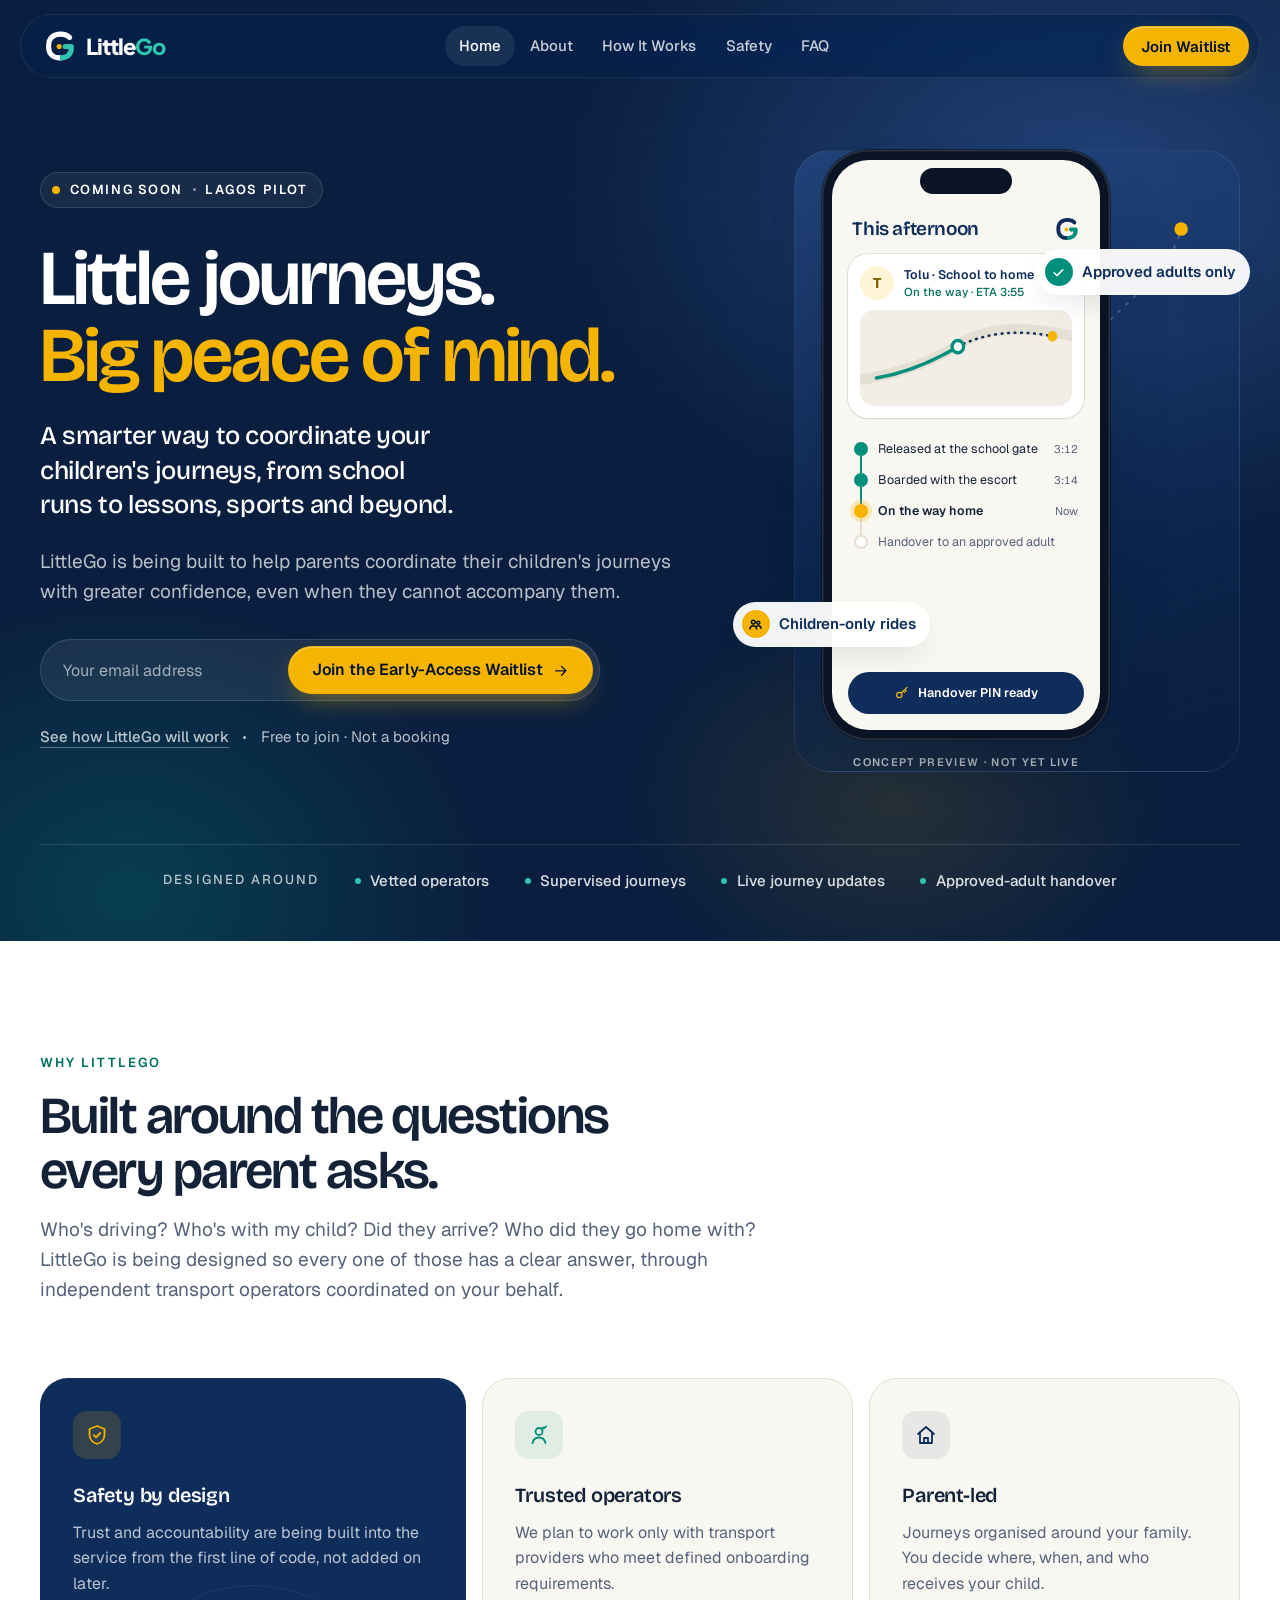
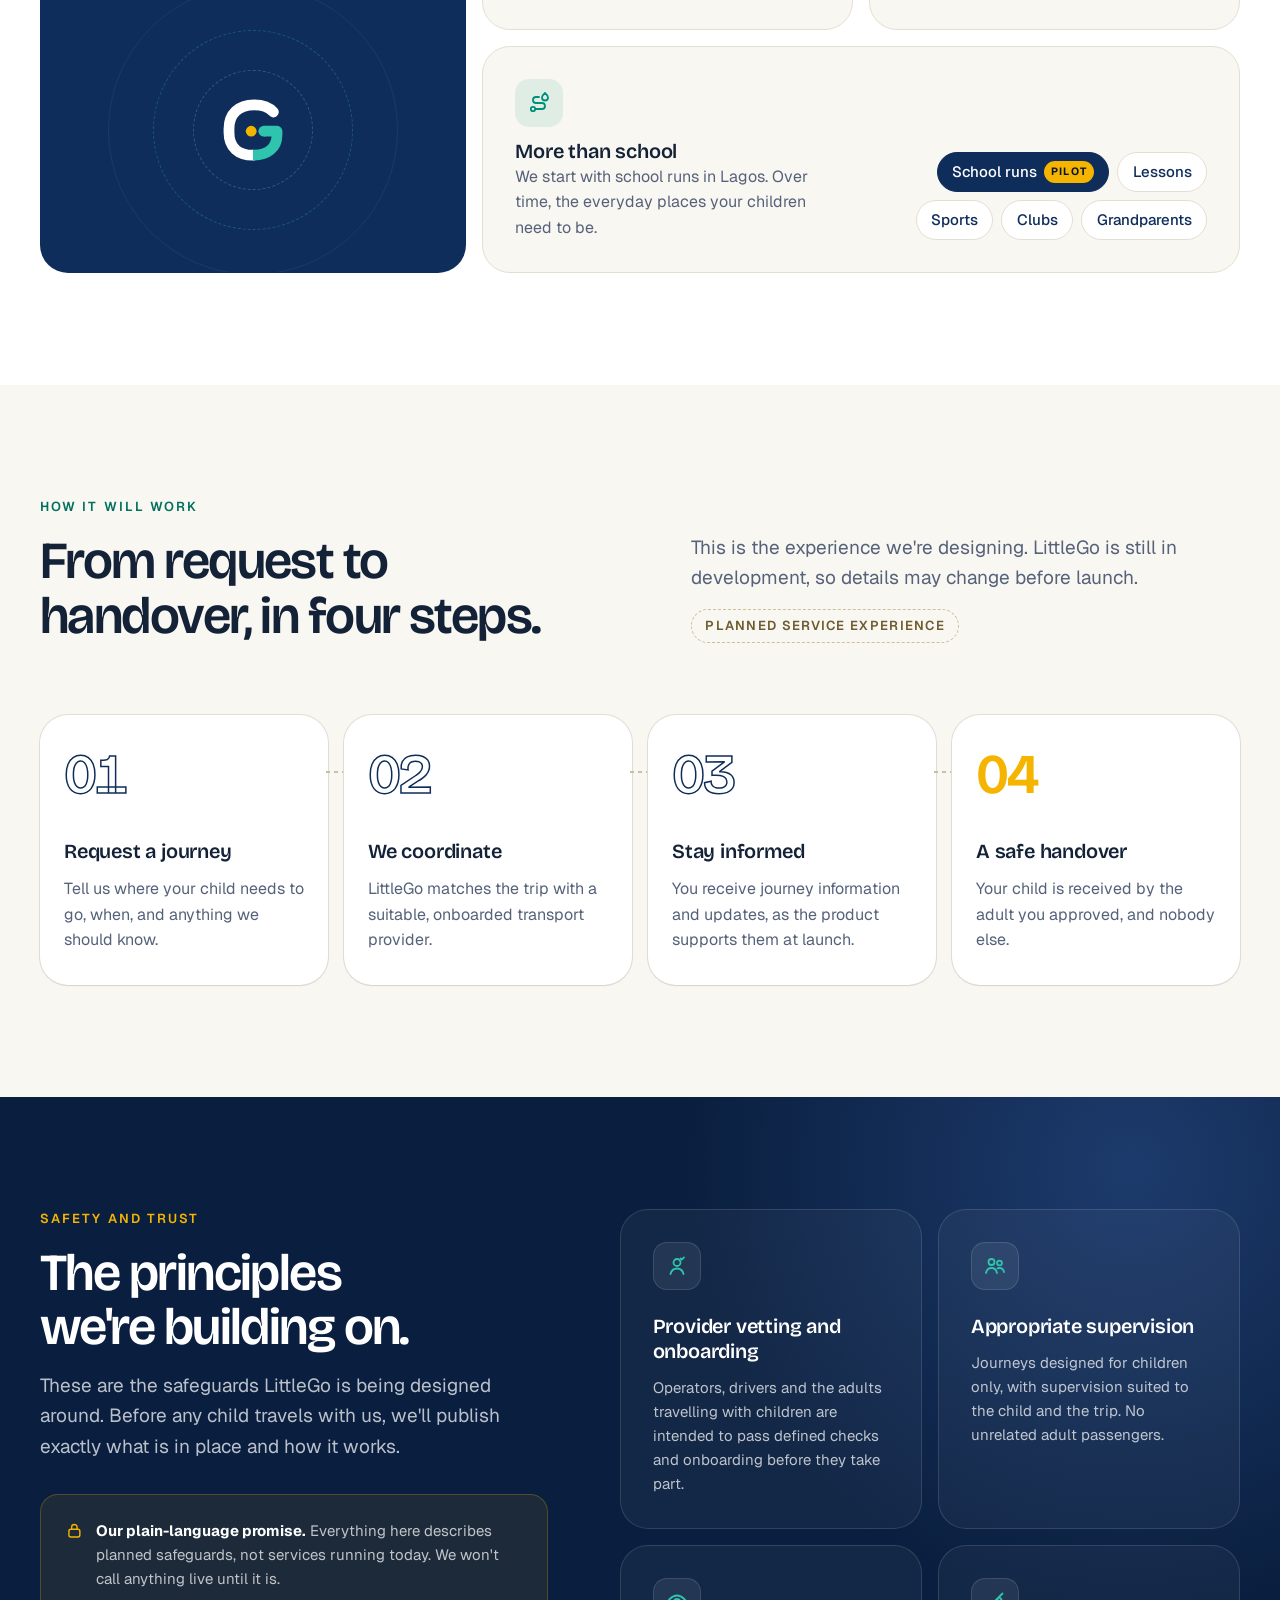
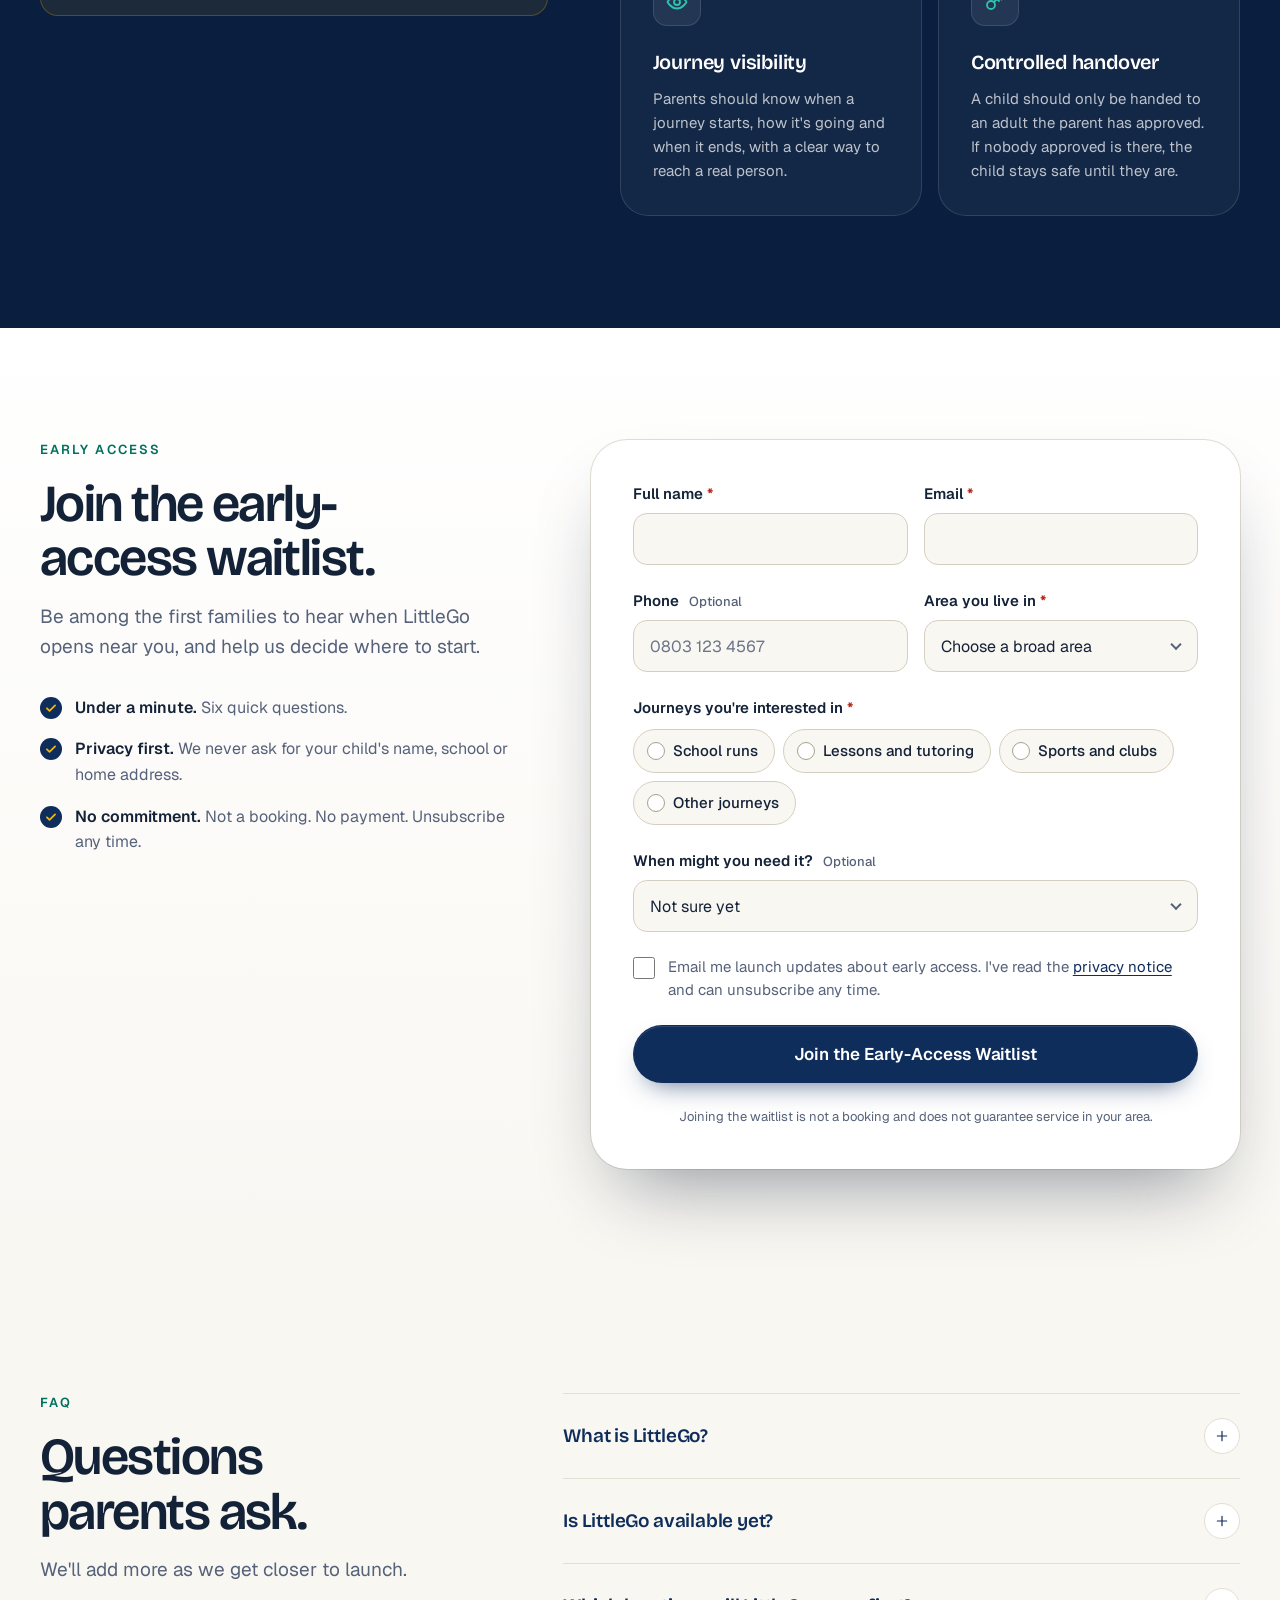
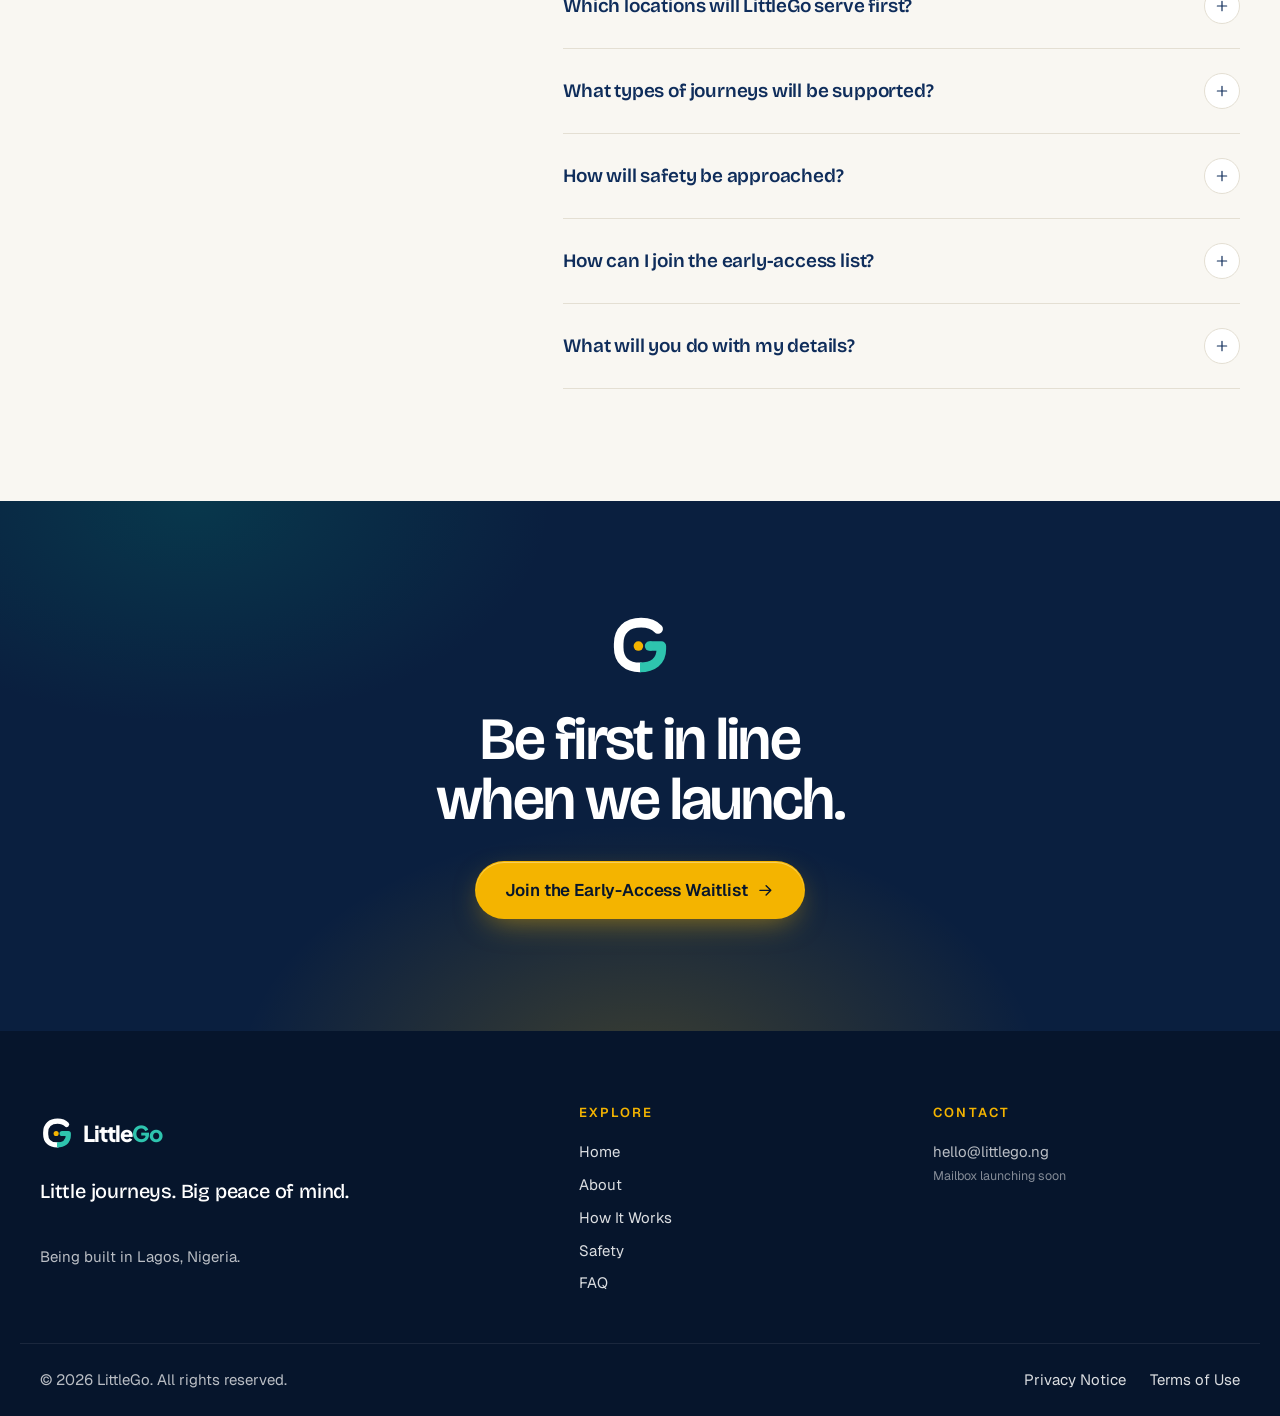
==== commit 4101bf2d: "Redesign site with Option A logo and premium look - New brand: Option A mark, favicons, app icons, s" ====
--- a/index.html
+++ b/index.html
@@ -2,13 +2,12 @@
 <html lang="en-NG">
 <head>
   <meta charset="utf-8">
-  <meta name="viewport" content="width=device-width, initial-scale=1">
+  <meta name="viewport" content="width=device-width, initial-scale=1, viewport-fit=cover">
   <title>LittleGo — Little journeys. Big peace of mind.</title>
   <meta name="description" content="LittleGo is being built to help Nigerian parents coordinate their children's journeys — school runs, lessons, sports and beyond — with greater confidence. Coming soon to Lagos. Join the early-access waitlist.">
   <link rel="canonical" href="https://littlego.ng/">
-  <meta name="theme-color" content="#245BDB">
-
-  <!-- Social sharing -->
+  <meta name="theme-color" content="#0A1F3F">
+
   <meta property="og:type" content="website">
   <meta property="og:site_name" content="LittleGo">
   <meta property="og:url" content="https://littlego.ng/">
@@ -17,6 +16,7 @@
   <meta property="og:image" content="https://littlego.ng/assets/img/og-image.png">
   <meta property="og:image:width" content="1200">
   <meta property="og:image:height" content="630">
+  <meta property="og:image:alt" content="LittleGo — Little journeys. Big peace of mind. Coming soon to Lagos.">
   <meta property="og:locale" content="en_NG">
   <meta name="twitter:card" content="summary_large_image">
   <meta name="twitter:title" content="LittleGo — Little journeys. Big peace of mind.">
@@ -24,9 +24,12 @@
   <meta name="twitter:image" content="https://littlego.ng/assets/img/og-image.png">
 
   <link rel="icon" href="assets/img/favicon.svg" type="image/svg+xml">
+  <link rel="apple-touch-icon" href="assets/img/apple-touch-icon.png">
+  <link rel="manifest" href="site.webmanifest">
+
   <link rel="preconnect" href="https://fonts.googleapis.com">
   <link rel="preconnect" href="https://fonts.gstatic.com" crossorigin>
-  <link rel="stylesheet" href="https://fonts.googleapis.com/css2?family=Plus+Jakarta+Sans:wght@400;500;600;700;800&display=swap">
+  <link rel="stylesheet" href="https://fonts.googleapis.com/css2?family=Bricolage+Grotesque:opsz,wght@12..96,500;12..96,600;12..96,700&family=Geist:wght@400;500;600&family=Plus+Jakarta+Sans:wght@800&display=swap">
   <link rel="stylesheet" href="assets/css/styles.css">
 
   <script type="application/ld+json">
@@ -35,7 +38,7 @@
     "@type": "Organization",
     "name": "LittleGo",
     "url": "https://littlego.ng/",
-    "logo": "https://littlego.ng/assets/img/favicon.svg",
+    "logo": "https://littlego.ng/assets/img/icon-512.png",
     "slogan": "Little journeys. Big peace of mind.",
     "areaServed": "Lagos, Nigeria"
   }
@@ -44,315 +47,340 @@
 <body>
   <a class="skip-link" href="#main">Skip to content</a>
 
-  <!-- Icon sprite -->
   <svg width="0" height="0" class="sr-only" aria-hidden="true" focusable="false">
+    <!-- LittleGo mark (Option A). Colours come from --mk-body, --mk-accent, --mk-gold. -->
+    <symbol id="logo-mark" viewBox="0 0 120 120">
+      <path d="M94,30 C86,21 76,18 62,18 C36,18 20,33 20,58 L20,64 C20,89 36,102 60,102" fill="none" stroke="var(--mk-body, #0F2D5B)" stroke-width="18" stroke-linecap="round" stroke-linejoin="round"/>
+      <path d="M60,102 C84,102 100,90 100,68 L100,62 L78,62" fill="none" stroke="var(--mk-accent, #008F7A)" stroke-width="18" stroke-linejoin="round"/>
+      <circle cx="78" cy="62" r="9" fill="var(--mk-accent, #008F7A)"/>
+      <circle cx="57" cy="62" r="9" fill="var(--mk-gold, #F4B400)"/>
+    </symbol>
     <symbol id="i-shield" viewBox="0 0 24 24"><path d="M12 3 4.5 6v5.5c0 4.6 3.1 8.4 7.5 9.5 4.4-1.1 7.5-4.9 7.5-9.5V6L12 3Z"/><path d="m8.8 12.2 2.2 2.2 4.3-4.4"/></symbol>
     <symbol id="i-badge" viewBox="0 0 24 24"><circle cx="12" cy="8.5" r="3.5"/><path d="M5.5 20c.8-3.4 3.4-5.5 6.5-5.5s5.7 2.1 6.5 5.5"/><path d="m15.5 4.5 1.2 1.2 2.3-2.3"/></symbol>
     <symbol id="i-home" viewBox="0 0 24 24"><path d="M4 11 12 4l8 7"/><path d="M6 9.5V20h12V9.5"/><path d="M10 20v-5h4v5"/></symbol>
     <symbol id="i-route" viewBox="0 0 24 24"><circle cx="6" cy="18" r="2.2"/><path d="M18 9.5c1.7 0 3-1.3 3-3 0-1.9-3-4.5-3-4.5s-3 2.6-3 4.5c0 1.7 1.3 3 3 3Z"/><path d="M8.2 18H15a3 3 0 0 0 0-6H9a3 3 0 0 1 0-6h3"/></symbol>
-    <symbol id="i-request" viewBox="0 0 24 24"><rect x="6" y="2.5" width="12" height="19" rx="3"/><path d="M10 6h4"/><path d="M9.5 13.5h5"/><path d="M12 11v5"/></symbol>
-    <symbol id="i-coordinate" viewBox="0 0 24 24"><circle cx="6" cy="7" r="2.5"/><circle cx="18" cy="7" r="2.5"/><circle cx="12" cy="17" r="2.5"/><path d="M8 8.5 10.5 15M16 8.5 13.5 15M8.5 7h7"/></symbol>
-    <symbol id="i-bell" viewBox="0 0 24 24"><path d="M6 16V11a6 6 0 1 1 12 0v5l1.5 2h-15L6 16Z"/><path d="M10 20.5a2 2 0 0 0 4 0"/></symbol>
-    <symbol id="i-handover" viewBox="0 0 24 24"><path d="M3 13.5 7 10l3 1.5h4a1.5 1.5 0 0 1 0 3h-3"/><path d="m3 18 4-1 6.5 1.5L21 14"/><path d="M15.5 4.5 17 6l3-3"/></symbol>
     <symbol id="i-eye" viewBox="0 0 24 24"><path d="M2.5 12S6 5.5 12 5.5 21.5 12 21.5 12 18 18.5 12 18.5 2.5 12 2.5 12Z"/><circle cx="12" cy="12" r="3"/></symbol>
     <symbol id="i-people" viewBox="0 0 24 24"><circle cx="8.5" cy="8" r="3"/><circle cx="16.5" cy="9" r="2.4"/><path d="M3 19c.6-3 2.8-5 5.5-5s4.9 2 5.5 5"/><path d="M14.5 14.4c.6-.3 1.3-.4 2-.4 2.2 0 4 1.6 4.5 4"/></symbol>
+    <symbol id="i-key" viewBox="0 0 24 24"><circle cx="8" cy="15" r="4"/><path d="m11 12 8.5-8.5M16 7l2.5 2.5M14 9l2 2"/></symbol>
     <symbol id="i-check" viewBox="0 0 24 24"><path d="m5 12.5 4.5 4.5L19 7.5"/></symbol>
     <symbol id="i-arrow" viewBox="0 0 24 24"><path d="M5 12h14M13 6l6 6-6 6"/></symbol>
-    <symbol id="i-pin" viewBox="0 0 24 24"><path d="M12 21s-7-6.1-7-11.5A7 7 0 0 1 19 9.5C19 14.9 12 21 12 21Z"/><circle cx="12" cy="9.5" r="2.5"/></symbol>
+    <symbol id="i-plus" viewBox="0 0 24 24"><path d="M12 5v14M5 12h14"/></symbol>
+    <symbol id="i-lock" viewBox="0 0 24 24"><rect x="5" y="10.5" width="14" height="10" rx="2.5"/><path d="M8.5 10.5V8a3.5 3.5 0 0 1 7 0v2.5"/></symbol>
   </svg>
 
+  <!-- ================= HEADER ================= -->
   <header class="site-header" data-header>
-    <div class="container header-inner">
-      <a class="brand" href="#top" aria-label="LittleGo home">
-        <svg class="brand-mark" viewBox="0 0 40 40" aria-hidden="true" focusable="false">
-          <rect width="40" height="40" rx="12" fill="#245BDB"/>
-          <path d="M11 29c0-6 9-5.5 9-11.5 0-3.2 3.2-6 7.5-5.5" fill="none" stroke="#fff" stroke-width="3" stroke-linecap="round" stroke-dasharray="0.1 5.2"/>
-          <circle cx="11" cy="29" r="3.4" fill="#21A89A" stroke="#fff" stroke-width="1.6"/>
-          <circle cx="28.5" cy="11.5" r="4.2" fill="#F3C969" stroke="#fff" stroke-width="1.6"/>
-        </svg>
-        <span class="brand-text">
-          <span class="brand-name">Little<span>Go</span></span>
-          <span class="brand-tagline">Little journeys. Big peace of mind.</span>
-        </span>
+    <div class="wrap header-inner">
+      <a class="brand" href="#top" aria-label="LittleGo, back to top">
+        <svg class="brand-mark" aria-hidden="true" focusable="false"><use href="#logo-mark"/></svg>
+        <span class="brand-word"><span class="w-little">Little</span><span class="w-go">Go</span></span>
       </a>
 
-      <nav class="site-nav" aria-label="Main">
-        <button class="nav-toggle" type="button" aria-expanded="false" aria-controls="nav-menu" data-nav-toggle>
-          <span class="nav-toggle-bars" aria-hidden="true"></span>
-          <span class="sr-only">Menu</span>
-        </button>
-        <ul class="nav-menu" id="nav-menu" data-nav-menu>
+      <nav class="nav" aria-label="Main">
+        <ul class="nav-links" id="nav-menu" data-nav-menu role="list">
           <li><a href="#top">Home</a></li>
           <li><a href="#about">About</a></li>
           <li><a href="#how-it-works">How It Works</a></li>
           <li><a href="#safety">Safety</a></li>
           <li><a href="#faq">FAQ</a></li>
-          <li class="nav-cta-item"><a class="btn btn-primary btn-sm" href="#waitlist" data-track="cta_click" data-track-label="header">Join Waitlist</a></li>
+          <li class="nav-cta-mobile"><a class="btn btn-gold btn-block" href="#waitlist" data-track="cta_click" data-track-label="menu">Join Waitlist</a></li>
         </ul>
       </nav>
+
+      <div class="header-actions">
+        <a class="btn btn-gold btn-sm header-cta" href="#waitlist" data-track="cta_click" data-track-label="header">Join Waitlist</a>
+        <button class="nav-toggle" type="button" aria-expanded="false" aria-controls="nav-menu" data-nav-toggle>
+          <span class="nav-toggle-bars" aria-hidden="true"></span>
+          <span class="sr-only">Menu</span>
+        </button>
+      </div>
     </div>
   </header>
 
   <main id="main">
-    <!-- HERO -->
+    <!-- ================= HERO ================= -->
     <section class="hero" id="top" aria-labelledby="hero-title">
-      <div class="container hero-grid">
+      <div class="hero-glow" aria-hidden="true"></div>
+      <div class="wrap hero-grid">
         <div class="hero-copy">
-          <p class="status-pill"><span class="status-dot" aria-hidden="true"></span>Coming soon · Starting in Lagos</p>
-          <h1 id="hero-title">Little journeys. <span class="hl">Big peace of mind.</span></h1>
+          <p class="pill pill--dark"><span class="pulse" aria-hidden="true"></span>Coming soon <span class="pill-sep" aria-hidden="true"></span> Lagos pilot</p>
+          <h1 id="hero-title" class="display">Little journeys. <br><span class="display-accent">Big peace of mind.</span></h1>
           <p class="hero-sub">A smarter way to coordinate your children's journeys, from school runs to lessons, sports and beyond.</p>
           <p class="hero-body">LittleGo is being built to help parents coordinate their children's journeys with greater confidence, even when they cannot accompany them.</p>
-          <div class="hero-actions">
-            <a class="btn btn-primary btn-lg" href="#waitlist" data-track="cta_click" data-track-label="hero">
+
+          <form class="quick-join" data-quick-join novalidate>
+            <label class="sr-only" for="q-email">Your email address</label>
+            <input id="q-email" type="email" name="q_email" autocomplete="email" inputmode="email" placeholder="Your email address" aria-describedby="q-email-err">
+            <button class="btn btn-gold" type="submit" data-track="cta_click" data-track-label="hero">
               Join the Early-Access Waitlist
               <svg class="icon" aria-hidden="true"><use href="#i-arrow"/></svg>
-            </a>
-            <a class="btn btn-link" href="#how-it-works" data-track="cta_click" data-track-label="hero_how">See how LittleGo will work</a>
+            </button>
+            <p class="quick-err" id="q-email-err" data-quick-err></p>
+          </form>
+          <div class="hero-meta">
+            <a class="link-quiet" href="#how-it-works" data-track="cta_click" data-track-label="hero_how">See how LittleGo will work</a>
+            <span class="hero-meta-dot" aria-hidden="true"></span>
+            <span>Free to join · Not a booking</span>
           </div>
-          <p class="hero-note">Free to join. No booking or payment — we'll simply let you know when early access opens in your area.</p>
         </div>
 
         <div class="hero-visual" data-hero-visual>
-          <figure class="journey-card">
+          <div class="hero-photo-frame" data-hero-frame>
             <img class="hero-photo" data-hero-photo alt="" hidden>
-            <svg class="journey-map" viewBox="0 0 480 520" role="img" aria-labelledby="map-title">
-              <title id="map-title">Illustration of a child's journey from school to home</title>
-              <defs>
-                <pattern id="grid" width="56" height="56" patternUnits="userSpaceOnUse">
-                  <path d="M56 0H0v56" fill="none" stroke="#F3E6CF" stroke-width="2"/>
-                </pattern>
-              </defs>
-              <rect width="480" height="520" fill="#FFF8ED"/>
-              <rect width="480" height="520" fill="url(#grid)"/>
-              <path d="M-20 150C120 130 180 220 300 190s170-40 220-20" fill="none" stroke="#fff" stroke-width="22" stroke-linecap="round"/>
-              <path d="M150 -20c20 140-40 260 20 380s-10 160-10 180" fill="none" stroke="#fff" stroke-width="18" stroke-linecap="round"/>
-              <path d="M-20 400c140-20 260 30 520-10" fill="none" stroke="#fff" stroke-width="16" stroke-linecap="round"/>
-              <circle cx="380" cy="300" r="46" fill="#E4F4F1"/>
-              <circle cx="70" cy="270" r="34" fill="#FDF0D2"/>
-              <path class="route-line" d="M362 118C300 150 330 230 262 262S128 300 150 370s-30 40-38 46" fill="none" stroke="#245BDB" stroke-width="5" stroke-linecap="round" stroke-dasharray="2 12"/>
-              <g transform="translate(362 118)">
-                <circle r="26" fill="#F3C969" opacity=".35"/>
-                <circle r="14" fill="#F3C969" stroke="#fff" stroke-width="4"/>
-              </g>
-              <g transform="translate(112 416)">
-                <circle r="26" fill="#21A89A" opacity=".25"/>
-                <circle r="14" fill="#21A89A" stroke="#fff" stroke-width="4"/>
-              </g>
-              <text x="362" y="84" text-anchor="middle" font-family="Plus Jakarta Sans, sans-serif" font-size="15" font-weight="700" fill="#172B4D">School</text>
-              <text x="112" y="462" text-anchor="middle" font-family="Plus Jakarta Sans, sans-serif" font-size="15" font-weight="700" fill="#172B4D">Home</text>
+            <svg class="hero-route" viewBox="0 0 460 560" aria-hidden="true" focusable="false">
+              <path d="M70 520 C 70 380, 260 420, 250 290 S 380 120, 400 40" fill="none" stroke="rgba(255,255,255,.22)" stroke-width="2" stroke-dasharray="2 9" stroke-linecap="round"/>
+              <circle cx="70" cy="520" r="7" fill="#2EC4AE"/>
+              <circle cx="400" cy="40" r="7" fill="#F4B400"/>
             </svg>
-            <figcaption class="sr-only">Concept illustration of a planned school-to-home journey.</figcaption>
+          </div>
+
+          <figure class="phone" aria-labelledby="phone-cap">
+            <div class="phone-screen">
+              <div class="phone-notch" aria-hidden="true"></div>
+              <div class="app">
+                <div class="app-top">
+                  <span class="app-hello">This afternoon</span>
+                  <svg class="app-logo" aria-hidden="true"><use href="#logo-mark"/></svg>
+                </div>
+                <div class="app-card">
+                  <div class="app-card-head">
+                    <span class="app-avatar" aria-hidden="true">T</span>
+                    <div>
+                      <p class="app-name">Tolu · School to home</p>
+                      <p class="app-eta">On the way · ETA 3:55</p>
+                    </div>
+                  </div>
+                  <div class="app-map" aria-hidden="true">
+                    <svg viewBox="0 0 260 110" preserveAspectRatio="none">
+                      <path d="M0 80 Q 70 70 120 40 T 260 30" fill="none" stroke="#E4DFD3" stroke-width="12" stroke-linecap="round"/>
+                      <path d="M20 78 Q 70 70 120 42" fill="none" stroke="#008F7A" stroke-width="4" stroke-linecap="round"/>
+                      <path d="M120 42 Q 170 18 236 30" fill="none" stroke="#0F2D5B" stroke-width="3" stroke-linecap="round" stroke-dasharray="1 7"/>
+                      <circle cx="120" cy="42" r="7" fill="#fff" stroke="#008F7A" stroke-width="4"/>
+                      <circle cx="236" cy="30" r="6" fill="#F4B400"/>
+                    </svg>
+                  </div>
+                </div>
+                <ol class="app-steps">
+                  <li class="done"><span class="dot"></span><span>Released at the school gate</span><time>3:12</time></li>
+                  <li class="done"><span class="dot"></span><span>Boarded with the escort</span><time>3:14</time></li>
+                  <li class="now"><span class="dot"></span><span>On the way home</span><time>Now</time></li>
+                  <li><span class="dot"></span><span>Handover to an approved adult</span><time></time></li>
+                </ol>
+                <div class="app-pin"><svg class="icon" aria-hidden="true"><use href="#i-key"/></svg>Handover PIN ready</div>
+              </div>
+            </div>
+            <figcaption id="phone-cap" class="phone-cap">Concept preview · not yet live</figcaption>
           </figure>
 
-          <div class="float-card float-card--top" aria-hidden="true">
-            <span class="float-icon float-icon--gold"><svg class="icon"><use href="#i-pin"/></svg></span>
-            <span><strong>Left school</strong><small>On the way home</small></span>
+          <div class="chip-float chip-float--a" aria-hidden="true"><span class="chip-ico chip-ico--teal"><svg class="icon"><use href="#i-check"/></svg></span>Approved adults only</div>
+          <div class="chip-float chip-float--b" aria-hidden="true"><span class="chip-ico chip-ico--gold"><svg class="icon"><use href="#i-people"/></svg></span>Children-only rides</div>
+        </div>
+      </div>
+
+      <div class="wrap">
+        <ul class="principles" role="list" aria-label="Designed around">
+          <li><span class="principles-label">Designed around</span></li>
+          <li>Vetted operators</li>
+          <li>Supervised journeys</li>
+          <li>Live journey updates</li>
+          <li>Approved-adult handover</li>
+        </ul>
+      </div>
+    </section>
+
+    <!-- ================= ABOUT / VALUE ================= -->
+    <section class="section" id="about" aria-labelledby="about-title">
+      <div class="wrap">
+        <header class="section-head">
+          <p class="eyebrow">Why LittleGo</p>
+          <h2 id="about-title" class="h2">Built around the questions every parent asks.</h2>
+          <p class="lede">Who's driving? Who's with my child? Did they arrive? Who did they go home with? LittleGo is being designed so every one of those has a clear answer, through independent transport operators coordinated on your behalf.</p>
+        </header>
+
+        <ul class="bento" role="list">
+          <li class="bento-card bento-card--hero">
+            <div class="bento-top">
+              <span class="ico ico--gold"><svg class="icon" aria-hidden="true"><use href="#i-shield"/></svg></span>
+              <h3 class="h3">Safety by design</h3>
+              <p>Trust and accountability are being built into the service from the first line of code, not added on later.</p>
+            </div>
+            <div class="bento-art" aria-hidden="true">
+              <div class="ring ring-1"></div><div class="ring ring-2"></div><div class="ring ring-3"></div>
+              <svg class="bento-mark"><use href="#logo-mark"/></svg>
+            </div>
+          </li>
+          <li class="bento-card">
+            <span class="ico ico--teal"><svg class="icon" aria-hidden="true"><use href="#i-badge"/></svg></span>
+            <h3 class="h3">Trusted operators</h3>
+            <p>We plan to work only with transport providers who meet defined onboarding requirements.</p>
+          </li>
+          <li class="bento-card">
+            <span class="ico ico--navy"><svg class="icon" aria-hidden="true"><use href="#i-home"/></svg></span>
+            <h3 class="h3">Parent-led</h3>
+            <p>Journeys organised around your family. You decide where, when, and who receives your child.</p>
+          </li>
+          <li class="bento-card bento-card--wide">
+            <div>
+              <span class="ico ico--teal"><svg class="icon" aria-hidden="true"><use href="#i-route"/></svg></span>
+              <h3 class="h3">More than school</h3>
+              <p>We start with school runs in Lagos. Over time, the everyday places your children need to be.</p>
+            </div>
+            <ul class="destinations" role="list" aria-label="Planned destinations">
+              <li class="is-first">School runs <span>Pilot</span></li>
+              <li>Lessons</li>
+              <li>Sports</li>
+              <li>Clubs</li>
+              <li>Grandparents</li>
+            </ul>
+          </li>
+        </ul>
+      </div>
+    </section>
+
+    <!-- ================= HOW IT WORKS ================= -->
+    <section class="section section--sand" id="how-it-works" aria-labelledby="how-title">
+      <div class="wrap">
+        <header class="section-head section-head--split">
+          <div>
+            <p class="eyebrow">How it will work</p>
+            <h2 id="how-title" class="h2">From request to handover, in four steps.</h2>
           </div>
-          <div class="float-card float-card--bottom" aria-hidden="true">
-            <span class="float-icon float-icon--teal"><svg class="icon"><use href="#i-check"/></svg></span>
-            <span><strong>Handed over at home</strong><small>Received by an approved adult</small></span>
+          <div>
+            <p class="lede">This is the experience we're designing. LittleGo is still in development, so details may change before launch.</p>
+            <p class="tag-planned">Planned service experience</p>
           </div>
-          <p class="concept-tag">Concept of the planned experience</p>
-        </div>
-      </div>
-    </section>
-
-    <!-- PILOT STRIP -->
-    <section class="pilot-strip" aria-label="Where LittleGo starts">
-      <div class="container pilot-inner">
-        <p><strong>Where we start:</strong> a school-run pilot in Lagos.</p>
-        <span class="pilot-arrow" aria-hidden="true"><svg class="icon"><use href="#i-arrow"/></svg></span>
-        <p><strong>Where we're headed:</strong> lessons, sports, clubs, grandparents and other trusted destinations.</p>
-      </div>
-    </section>
-
-    <!-- VALUE -->
-    <section class="section" id="about" aria-labelledby="about-title">
-      <div class="container">
-        <div class="section-head">
-          <p class="eyebrow">About LittleGo</p>
-          <h2 id="about-title">Built around the questions parents actually ask</h2>
-          <p class="lede">Who is driving? Who is with my child? Did they get there? Who did they go home with? LittleGo is being designed so those questions have clear answers — through independent transport operators, coordinated on your behalf.</p>
-        </div>
-
-        <ul class="pillars" role="list">
-          <li class="pillar">
-            <span class="pillar-icon pillar-icon--blue"><svg class="icon" aria-hidden="true"><use href="#i-shield"/></svg></span>
-            <h3>Safety by design</h3>
-            <p>Trust and accountability are being built into the service from the start, not added on later.</p>
-          </li>
-          <li class="pillar">
-            <span class="pillar-icon pillar-icon--teal"><svg class="icon" aria-hidden="true"><use href="#i-badge"/></svg></span>
-            <h3>Trusted operators</h3>
-            <p>We plan to work only with transport providers who meet defined onboarding requirements.</p>
-          </li>
-          <li class="pillar">
-            <span class="pillar-icon pillar-icon--gold"><svg class="icon" aria-hidden="true"><use href="#i-home"/></svg></span>
-            <h3>Parent-led</h3>
-            <p>Journeys organised around your family's needs — you decide where, when and who receives your child.</p>
-          </li>
-          <li class="pillar">
-            <span class="pillar-icon pillar-icon--navy"><svg class="icon" aria-hidden="true"><use href="#i-route"/></svg></span>
-            <h3>More than school</h3>
-            <p>School runs first. Over time, lessons, sports, clubs and visits to family too.</p>
-          </li>
-        </ul>
-      </div>
-    </section>
-
-    <!-- HOW IT WORKS -->
-    <section class="section section--cream" id="how-it-works" aria-labelledby="how-title">
-      <div class="container">
-        <div class="section-head">
-          <p class="eyebrow">How it works</p>
-          <h2 id="how-title">Four steps from request to handover</h2>
-          <p class="lede">This is the experience we are designing. LittleGo is still in development, so details may change before launch.</p>
-          <p class="label-planned"><svg class="icon" aria-hidden="true"><use href="#i-request"/></svg>Planned service experience</p>
-        </div>
+        </header>
 
         <ol class="steps" role="list">
           <li class="step">
-            <span class="step-num" aria-hidden="true">1</span>
-            <span class="step-icon"><svg class="icon" aria-hidden="true"><use href="#i-request"/></svg></span>
-            <h3>Request a journey</h3>
+            <span class="step-num" aria-hidden="true">01</span>
+            <h3 class="h3">Request a journey</h3>
             <p>Tell us where your child needs to go, when, and anything we should know.</p>
           </li>
           <li class="step">
-            <span class="step-num" aria-hidden="true">2</span>
-            <span class="step-icon"><svg class="icon" aria-hidden="true"><use href="#i-coordinate"/></svg></span>
-            <h3>We coordinate</h3>
-            <p>LittleGo matches the journey with a suitable, onboarded transport provider.</p>
+            <span class="step-num" aria-hidden="true">02</span>
+            <h3 class="h3">We coordinate</h3>
+            <p>LittleGo matches the trip with a suitable, onboarded transport provider.</p>
           </li>
           <li class="step">
-            <span class="step-num" aria-hidden="true">3</span>
-            <span class="step-icon"><svg class="icon" aria-hidden="true"><use href="#i-bell"/></svg></span>
-            <h3>Stay informed</h3>
+            <span class="step-num" aria-hidden="true">03</span>
+            <h3 class="h3">Stay informed</h3>
             <p>You receive journey information and updates, as the product supports them at launch.</p>
           </li>
           <li class="step">
-            <span class="step-num" aria-hidden="true">4</span>
-            <span class="step-icon"><svg class="icon" aria-hidden="true"><use href="#i-handover"/></svg></span>
-            <h3>A safe handover</h3>
-            <p>Your child is received by the adult you approved — and nobody else.</p>
+            <span class="step-num" aria-hidden="true">04</span>
+            <h3 class="h3">A safe handover</h3>
+            <p>Your child is received by the adult you approved, and nobody else.</p>
           </li>
         </ol>
       </div>
     </section>
 
-    <!-- SAFETY -->
-    <section class="section" id="safety" aria-labelledby="safety-title">
-      <div class="container safety-grid">
-        <div class="safety-intro">
-          <p class="eyebrow">Safety and trust</p>
-          <h2 id="safety-title">The principles we're building on</h2>
-          <p class="lede">Safety isn't a feature we bolt on. These are the safeguards LittleGo is being designed around. We'll share exactly what is in place, and how it works, before any child travels with us.</p>
-          <aside class="honesty-note">
-            <svg class="icon" aria-hidden="true"><use href="#i-eye"/></svg>
-            <p><strong>Plain-language promise:</strong> everything on this page describes planned safeguards, not services that are running today. We won't claim a safeguard is live until it is.</p>
-          </aside>
-        </div>
-
-        <ul class="safety-list" role="list">
-          <li class="safety-item">
-            <span class="safety-icon"><svg class="icon" aria-hidden="true"><use href="#i-badge"/></svg></span>
-            <div>
-              <h3>Provider vetting and onboarding</h3>
-              <p>Transport operators, drivers and the people travelling with children are intended to pass defined checks and onboarding before they take part.</p>
-            </div>
-          </li>
-          <li class="safety-item">
-            <span class="safety-icon"><svg class="icon" aria-hidden="true"><use href="#i-people"/></svg></span>
-            <div>
-              <h3>Appropriate supervision</h3>
-              <p>Journeys are being designed for children only, with supervision arrangements suited to the child and the trip — no unrelated adult passengers.</p>
-            </div>
-          </li>
-          <li class="safety-item">
-            <span class="safety-icon"><svg class="icon" aria-hidden="true"><use href="#i-eye"/></svg></span>
-            <div>
-              <h3>Journey visibility and communication</h3>
-              <p>Parents should know when a journey starts, how it's going and when it ends, with a clear way to reach a real person.</p>
-            </div>
-          </li>
-          <li class="safety-item">
-            <span class="safety-icon"><svg class="icon" aria-hidden="true"><use href="#i-handover"/></svg></span>
-            <div>
-              <h3>Controlled handover</h3>
-              <p>A child should only ever be handed to an adult the parent has approved — and if nobody approved is there, the child stays safe until they are.</p>
-            </div>
+    <!-- ================= SAFETY ================= -->
+    <section class="section section--navy" id="safety" aria-labelledby="safety-title">
+      <div class="wrap safety">
+        <header class="safety-head">
+          <p class="eyebrow eyebrow--gold">Safety and trust</p>
+          <h2 id="safety-title" class="h2">The principles we're building on.</h2>
+          <p class="lede">These are the safeguards LittleGo is being designed around. Before any child travels with us, we'll publish exactly what is in place and how it works.</p>
+          <div class="promise">
+            <svg class="icon" aria-hidden="true"><use href="#i-lock"/></svg>
+            <p><strong>Our plain-language promise.</strong> Everything here describes planned safeguards, not services running today. We won't call anything live until it is.</p>
+          </div>
+        </header>
+
+        <ul class="safety-grid" role="list">
+          <li class="safety-card">
+            <span class="ico ico--glass"><svg class="icon" aria-hidden="true"><use href="#i-badge"/></svg></span>
+            <h3 class="h3">Provider vetting and onboarding</h3>
+            <p>Operators, drivers and the adults travelling with children are intended to pass defined checks and onboarding before they take part.</p>
+          </li>
+          <li class="safety-card">
+            <span class="ico ico--glass"><svg class="icon" aria-hidden="true"><use href="#i-people"/></svg></span>
+            <h3 class="h3">Appropriate supervision</h3>
+            <p>Journeys designed for children only, with supervision suited to the child and the trip. No unrelated adult passengers.</p>
+          </li>
+          <li class="safety-card">
+            <span class="ico ico--glass"><svg class="icon" aria-hidden="true"><use href="#i-eye"/></svg></span>
+            <h3 class="h3">Journey visibility</h3>
+            <p>Parents should know when a journey starts, how it's going and when it ends, with a clear way to reach a real person.</p>
+          </li>
+          <li class="safety-card">
+            <span class="ico ico--glass"><svg class="icon" aria-hidden="true"><use href="#i-key"/></svg></span>
+            <h3 class="h3">Controlled handover</h3>
+            <p>A child should only be handed to an adult the parent has approved. If nobody approved is there, the child stays safe until they are.</p>
           </li>
         </ul>
       </div>
     </section>
 
-    <!-- WAITLIST -->
-    <section class="section section--blue" id="waitlist" aria-labelledby="waitlist-title">
-      <div class="container waitlist-grid">
+    <!-- ================= WAITLIST ================= -->
+    <section class="section waitlist-section" id="waitlist" aria-labelledby="waitlist-title">
+      <div class="wrap waitlist">
         <div class="waitlist-copy">
-          <p class="eyebrow eyebrow--light">Early access</p>
-          <h2 id="waitlist-title">Join the early-access waitlist</h2>
-          <p>Be among the first families to hear when LittleGo opens near you, and help us decide where to start.</p>
-          <ul class="checklist" role="list">
-            <li><svg class="icon" aria-hidden="true"><use href="#i-check"/></svg>Takes under a minute</li>
-            <li><svg class="icon" aria-hidden="true"><use href="#i-check"/></svg>We never ask for your child's name, school or home address</li>
-            <li><svg class="icon" aria-hidden="true"><use href="#i-check"/></svg>Not a booking — no payment, no commitment</li>
-            <li><svg class="icon" aria-hidden="true"><use href="#i-check"/></svg>Unsubscribe any time</li>
+          <p class="eyebrow">Early access</p>
+          <h2 id="waitlist-title" class="h2">Join the early-access waitlist.</h2>
+          <p class="lede">Be among the first families to hear when LittleGo opens near you, and help us decide where to start.</p>
+          <ul class="assurances" role="list">
+            <li><svg class="icon" aria-hidden="true"><use href="#i-check"/></svg><span><strong>Under a minute.</strong> Six quick questions.</span></li>
+            <li><svg class="icon" aria-hidden="true"><use href="#i-check"/></svg><span><strong>Privacy first.</strong> We never ask for your child's name, school or home address.</span></li>
+            <li><svg class="icon" aria-hidden="true"><use href="#i-check"/></svg><span><strong>No commitment.</strong> Not a booking. No payment. Unsubscribe any time.</span></li>
           </ul>
         </div>
 
         <div class="form-card">
           <form class="waitlist-form" data-waitlist-form novalidate>
-            <div class="form-state" data-form-fields>
-              <div class="field">
-                <label for="f-name">Your full name <span class="req" aria-hidden="true">*</span></label>
-                <input id="f-name" name="full_name" type="text" autocomplete="name" required maxlength="120" aria-describedby="f-name-err">
-                <p class="field-error" id="f-name-err" data-error-for="full_name"></p>
+            <div class="form-fields" data-form-fields>
+              <div class="form-row">
+                <div class="field">
+                  <label for="f-name">Full name <span class="req" aria-hidden="true">*</span></label>
+                  <input id="f-name" name="full_name" type="text" autocomplete="name" required maxlength="120" aria-describedby="f-name-err">
+                  <p class="field-error" id="f-name-err" data-error-for="full_name"></p>
+                </div>
+                <div class="field">
+                  <label for="f-email">Email <span class="req" aria-hidden="true">*</span></label>
+                  <input id="f-email" name="email" type="email" autocomplete="email" inputmode="email" required maxlength="254" aria-describedby="f-email-err">
+                  <p class="field-error" id="f-email-err" data-error-for="email"></p>
+                </div>
               </div>
 
-              <div class="field">
-                <label for="f-email">Email address <span class="req" aria-hidden="true">*</span></label>
-                <input id="f-email" name="email" type="email" autocomplete="email" inputmode="email" required maxlength="254" aria-describedby="f-email-err">
-                <p class="field-error" id="f-email-err" data-error-for="email"></p>
+              <div class="form-row">
+                <div class="field">
+                  <label for="f-phone">Phone <span class="opt">Optional</span></label>
+                  <input id="f-phone" name="phone" type="tel" autocomplete="tel" inputmode="tel" maxlength="20" placeholder="0803 123 4567" aria-describedby="f-phone-err">
+                  <p class="field-error" id="f-phone-err" data-error-for="phone"></p>
+                </div>
+                <div class="field">
+                  <label for="f-area">Area you live in <span class="req" aria-hidden="true">*</span></label>
+                  <div class="select-wrap">
+                    <select id="f-area" name="area" required aria-describedby="f-area-err">
+                      <option value="">Choose a broad area</option>
+                      <optgroup label="Lagos">
+                        <option value="lagos_lekki_ajah">Lekki / Ajah / Sangotedo</option>
+                        <option value="lagos_vi_ikoyi">Victoria Island / Ikoyi</option>
+                        <option value="lagos_ikeja">Ikeja / Maryland / Ogba</option>
+                        <option value="lagos_gbagada_magodo">Gbagada / Magodo / Ogudu / Ketu</option>
+                        <option value="lagos_yaba_surulere">Yaba / Surulere / Ebute-Metta</option>
+                        <option value="lagos_festac_amuwo">Festac / Amuwo-Odofin / Satellite Town</option>
+                        <option value="lagos_ikorodu">Ikorodu</option>
+                        <option value="lagos_alimosho">Alimosho / Egbeda / Ikotun</option>
+                        <option value="lagos_other">Elsewhere in Lagos</option>
+                      </optgroup>
+                      <optgroup label="Outside Lagos">
+                        <option value="abuja">Abuja (FCT)</option>
+                        <option value="port_harcourt">Port Harcourt</option>
+                        <option value="ibadan">Ibadan</option>
+                        <option value="other_nigeria">Elsewhere in Nigeria</option>
+                        <option value="outside_nigeria">Outside Nigeria</option>
+                      </optgroup>
+                    </select>
+                  </div>
+                  <p class="field-error" id="f-area-err" data-error-for="area"></p>
+                </div>
               </div>
 
-              <div class="field">
-                <label for="f-phone">Phone number <span class="opt">(optional)</span></label>
-                <input id="f-phone" name="phone" type="tel" autocomplete="tel" inputmode="tel" maxlength="20" placeholder="e.g. 0803 123 4567" aria-describedby="f-phone-hint f-phone-err">
-                <p class="field-hint" id="f-phone-hint">For launch updates by SMS or WhatsApp.</p>
-                <p class="field-error" id="f-phone-err" data-error-for="phone"></p>
-              </div>
-
-              <div class="field">
-                <label for="f-area">Where do you live? <span class="req" aria-hidden="true">*</span></label>
-                <div class="select-wrap">
-                  <select id="f-area" name="area" required aria-describedby="f-area-hint f-area-err">
-                    <option value="">Choose a broad area</option>
-                    <optgroup label="Lagos">
-                      <option value="lagos_lekki_ajah">Lekki / Ajah / Sangotedo</option>
-                      <option value="lagos_vi_ikoyi">Victoria Island / Ikoyi</option>
-                      <option value="lagos_ikeja">Ikeja / Maryland / Ogba</option>
-                      <option value="lagos_gbagada_magodo">Gbagada / Magodo / Ogudu / Ketu</option>
-                      <option value="lagos_yaba_surulere">Yaba / Surulere / Ebute-Metta</option>
-                      <option value="lagos_festac_amuwo">Festac / Amuwo-Odofin / Satellite Town</option>
-                      <option value="lagos_ikorodu">Ikorodu</option>
-                      <option value="lagos_alimosho">Alimosho / Egbeda / Ikotun</option>
-                      <option value="lagos_other">Elsewhere in Lagos</option>
-                    </optgroup>
-                    <optgroup label="Outside Lagos">
-                      <option value="abuja">Abuja (FCT)</option>
-                      <option value="port_harcourt">Port Harcourt</option>
-                      <option value="ibadan">Ibadan</option>
-                      <option value="other_nigeria">Elsewhere in Nigeria</option>
-                      <option value="outside_nigeria">Outside Nigeria</option>
-                    </optgroup>
-                  </select>
-                </div>
-                <p class="field-hint" id="f-area-hint">A general area only — never your address.</p>
-                <p class="field-error" id="f-area-err" data-error-for="area"></p>
-              </div>
-
               <fieldset class="field field--group" aria-describedby="f-journeys-err">
-                <legend>Which journeys interest you? <span class="req" aria-hidden="true">*</span> <span class="opt">Choose all that apply</span></legend>
+                <legend>Journeys you're interested in <span class="req" aria-hidden="true">*</span></legend>
                 <div class="chips">
                   <label class="chip"><input type="checkbox" name="journeys" value="school"><span>School runs</span></label>
                   <label class="chip"><input type="checkbox" name="journeys" value="lessons"><span>Lessons and tutoring</span></label>
@@ -363,7 +391,7 @@
               </fieldset>
 
               <div class="field">
-                <label for="f-start">When might you need it? <span class="opt">(optional)</span></label>
+                <label for="f-start">When might you need it? <span class="opt">Optional</span></label>
                 <div class="select-wrap">
                   <select id="f-start" name="start_window">
                     <option value="">Not sure yet</option>
@@ -375,100 +403,101 @@
                 </div>
               </div>
 
-              <!-- Spam trap: hidden from people and screen readers; bots tend to fill it. -->
               <div class="hp" aria-hidden="true">
                 <label for="f-website">Leave this field empty</label>
                 <input id="f-website" name="website" type="text" tabindex="-1" autocomplete="off">
               </div>
 
-              <div class="field field--consent">
+              <div class="field">
                 <label class="consent">
                   <input type="checkbox" name="consent" value="yes" required aria-describedby="f-consent-err">
-                  <span>I'd like LittleGo to email me launch updates about early access. I've read the <a href="privacy.html">privacy notice</a> and can unsubscribe any time.</span>
+                  <span>Email me launch updates about early access. I've read the <a href="privacy.html">privacy notice</a> and can unsubscribe any time.</span>
                 </label>
                 <p class="field-error" id="f-consent-err" data-error-for="consent"></p>
               </div>
 
               <p class="form-alert" role="alert" data-form-alert hidden></p>
 
-              <button class="btn btn-primary btn-lg btn-block" type="submit" data-submit>
+              <button class="btn btn-navy btn-lg btn-block" type="submit" data-submit>
                 <span class="btn-label">Join the Early-Access Waitlist</span>
                 <span class="spinner" aria-hidden="true"></span>
               </button>
-              <p class="form-small">Joining the waitlist is not a booking and does not guarantee service in your area.</p>
+              <p class="form-fine">Joining the waitlist is not a booking and does not guarantee service in your area.</p>
             </div>
 
             <div class="form-success" data-form-success tabindex="-1" hidden>
-              <span class="success-icon"><svg class="icon" aria-hidden="true"><use href="#i-check"/></svg></span>
-              <h3>You're on the list</h3>
-              <p>Thank you<span data-success-name></span>. We'll email you when early access opens in your area. Nothing else is needed from you for now.</p>
-              <p class="form-small">Joining doesn't book a journey or guarantee service.</p>
+              <span class="success-mark" aria-hidden="true"><svg><use href="#logo-mark"/></svg></span>
+              <h3 class="h2">You're on the list<span data-success-name></span>.</h3>
+              <p>We'll email you when early access opens in your area. Nothing else is needed from you for now.</p>
+              <p class="form-fine">Joining doesn't book a journey or guarantee service.</p>
             </div>
           </form>
         </div>
       </div>
     </section>
 
-    <!-- FAQ -->
-    <section class="section" id="faq" aria-labelledby="faq-title">
-      <div class="container faq-grid">
-        <div class="section-head section-head--left">
+    <!-- ================= FAQ ================= -->
+    <section class="section section--sand" id="faq" aria-labelledby="faq-title">
+      <div class="wrap faq">
+        <header class="faq-head">
           <p class="eyebrow">FAQ</p>
-          <h2 id="faq-title">Questions parents ask</h2>
-          <p class="lede">Something we haven't answered? We'll be adding more as we get closer to launch.</p>
+          <h2 id="faq-title" class="h2">Questions parents ask.</h2>
+          <p class="lede">We'll add more as we get closer to launch.</p>
+        </header>
+        <div class="faq-list">
+          <details class="qa">
+            <summary>What is LittleGo?<span class="qa-ico" aria-hidden="true"><svg class="icon"><use href="#i-plus"/></svg></span></summary>
+            <p>A parent-directed platform being developed to coordinate children's everyday journeys through independent transport operators. We start with school-to-home trips, and plan to add lessons, sports, clubs and visits to family.</p>
+          </details>
+          <details class="qa">
+            <summary>Is LittleGo available yet?<span class="qa-ico" aria-hidden="true"><svg class="icon"><use href="#i-plus"/></svg></span></summary>
+            <p>Not yet. LittleGo is currently being developed and is not taking bookings. Joining the waitlist is the best way to hear first when early access opens.</p>
+          </details>
+          <details class="qa">
+            <summary>Which locations will LittleGo serve first?<span class="qa-ico" aria-hidden="true"><svg class="icon"><use href="#i-plus"/></svg></span></summary>
+            <p>We're starting with a pilot in Lagos. Where we go next depends partly on demand, so telling us your general area on the waitlist genuinely helps us decide.</p>
+          </details>
+          <details class="qa">
+            <summary>What types of journeys will be supported?<span class="qa-ico" aria-hidden="true"><svg class="icon"><use href="#i-plus"/></svg></span></summary>
+            <p>School runs come first. Over time we plan to support lessons and tutoring, sports and clubs, and other trusted destinations such as grandparents' homes.</p>
+          </details>
+          <details class="qa">
+            <summary>How will safety be approached?<span class="qa-ico" aria-hidden="true"><svg class="icon"><use href="#i-plus"/></svg></span></summary>
+            <p>Through provider vetting and onboarding, appropriate supervision, journey updates for parents, and handover only to adults you approve. These are planned safeguards, and we'll publish exactly what is in place before launch. <a href="#safety">Read our safety principles</a>.</p>
+          </details>
+          <details class="qa">
+            <summary>How can I join the early-access list?<span class="qa-ico" aria-hidden="true"><svg class="icon"><use href="#i-plus"/></svg></span></summary>
+            <p>Fill in the short <a href="#waitlist">waitlist form</a>. We only ask for your name, email, a general area and the journeys you're interested in. Joining is free, isn't a booking, and doesn't guarantee service availability.</p>
+          </details>
+          <details class="qa">
+            <summary>What will you do with my details?<span class="qa-ico" aria-hidden="true"><svg class="icon"><use href="#i-plus"/></svg></span></summary>
+            <p>We use them to send you launch updates and to understand where demand is. We don't sell them. You can unsubscribe or ask us to delete them at any time. See the <a href="privacy.html">privacy notice</a>.</p>
+          </details>
         </div>
-        <div class="faq-list">
-          <details class="faq">
-            <summary>What is LittleGo?</summary>
-            <p>LittleGo is a parent-directed platform being developed to coordinate children's everyday journeys through independent transport operators. We start with school-to-home trips, and plan to add lessons, sports, clubs and visits to family.</p>
-          </details>
-          <details class="faq">
-            <summary>Is LittleGo available yet?</summary>
-            <p>Not yet. LittleGo is currently being developed and is not taking bookings. Joining the waitlist is the best way to hear first when early access opens.</p>
-          </details>
-          <details class="faq">
-            <summary>Which locations will LittleGo serve first?</summary>
-            <p>We're starting with a pilot in Lagos. Where we go next depends partly on demand, so telling us your general area on the waitlist genuinely helps us decide.</p>
-          </details>
-          <details class="faq">
-            <summary>What types of journeys will be supported?</summary>
-            <p>School runs come first. Over time we plan to support lessons and tutoring, sports and clubs, and other trusted destinations such as grandparents' homes.</p>
-          </details>
-          <details class="faq">
-            <summary>How will safety be approached?</summary>
-            <p>Through provider vetting and onboarding, appropriate supervision, journey updates for parents, and handover only to adults you approve. These are planned safeguards — we'll publish exactly what is in place before launch. <a href="#safety">Read our safety principles</a>.</p>
-          </details>
-          <details class="faq">
-            <summary>How can I join the early-access list?</summary>
-            <p>Fill in the short <a href="#waitlist">waitlist form</a>. We only ask for your name, email, a general area and the journeys you're interested in. Joining is free, isn't a booking, and doesn't guarantee service availability.</p>
-          </details>
-          <details class="faq">
-            <summary>What will you do with my details?</summary>
-            <p>We use them to send you launch updates and to understand where demand is. We don't sell them. You can unsubscribe or ask us to delete them at any time. See the <a href="privacy.html">privacy notice</a>.</p>
-          </details>
-        </div>
+      </div>
+    </section>
+
+    <!-- ================= CLOSING CTA ================= -->
+    <section class="closing" aria-labelledby="closing-title">
+      <div class="wrap closing-inner">
+        <svg class="closing-mark" aria-hidden="true"><use href="#logo-mark"/></svg>
+        <h2 id="closing-title" class="display display--sm">Be first in line when we launch.</h2>
+        <a class="btn btn-gold btn-lg" href="#waitlist" data-track="cta_click" data-track-label="closing">Join the Early-Access Waitlist <svg class="icon" aria-hidden="true"><use href="#i-arrow"/></svg></a>
       </div>
     </section>
   </main>
 
+  <!-- ================= FOOTER ================= -->
   <footer class="site-footer">
-    <div class="container footer-grid">
+    <div class="wrap footer-grid">
       <div class="footer-brand">
-        <a class="brand brand--light" href="#top" aria-label="LittleGo home">
-          <svg class="brand-mark" viewBox="0 0 40 40" aria-hidden="true" focusable="false">
-            <rect width="40" height="40" rx="12" fill="#245BDB"/>
-            <path d="M11 29c0-6 9-5.5 9-11.5 0-3.2 3.2-6 7.5-5.5" fill="none" stroke="#fff" stroke-width="3" stroke-linecap="round" stroke-dasharray="0.1 5.2"/>
-            <circle cx="11" cy="29" r="3.4" fill="#21A89A" stroke="#fff" stroke-width="1.6"/>
-            <circle cx="28.5" cy="11.5" r="4.2" fill="#F3C969" stroke="#fff" stroke-width="1.6"/>
-          </svg>
-          <span class="brand-text">
-            <span class="brand-name">Little<span>Go</span></span>
-            <span class="brand-tagline">Little journeys. Big peace of mind.</span>
-          </span>
+        <a class="brand brand--light" href="#top" aria-label="LittleGo, back to top">
+          <svg class="brand-mark" aria-hidden="true" focusable="false"><use href="#logo-mark"/></svg>
+          <span class="brand-word"><span class="w-little">Little</span><span class="w-go">Go</span></span>
         </a>
-        <p class="footer-note">Being built in Lagos, Nigeria. Coming soon.</p>
-      </div>
-
+        <p class="footer-tagline">Little journeys. Big peace of mind.</p>
+        <p class="footer-note">Being built in Lagos, Nigeria.</p>
+      </div>
       <nav aria-label="Footer">
         <h2 class="footer-heading">Explore</h2>
         <ul role="list">
@@ -477,18 +506,15 @@
           <li><a href="#how-it-works">How It Works</a></li>
           <li><a href="#safety">Safety</a></li>
           <li><a href="#faq">FAQ</a></li>
-          <li><a href="#waitlist">Join Waitlist</a></li>
         </ul>
       </nav>
-
       <div>
         <h2 class="footer-heading">Contact</h2>
         <p class="footer-contact" data-contact></p>
         <ul class="social" role="list" data-social hidden></ul>
       </div>
     </div>
-
-    <div class="container footer-bottom">
+    <div class="wrap footer-bottom">
       <p>© <span data-year>2026</span> LittleGo. All rights reserved.</p>
       <ul role="list">
         <li><a href="privacy.html">Privacy Notice</a></li>
@@ -501,7 +527,7 @@
     <p>We'd like to measure visits to improve this page. No advertising, no selling data.</p>
     <div class="consent-actions">
       <button class="btn btn-ghost btn-sm" type="button" data-consent="denied">No thanks</button>
-      <button class="btn btn-primary btn-sm" type="button" data-consent="granted">Allow</button>
+      <button class="btn btn-navy btn-sm" type="button" data-consent="granted">Allow</button>
     </div>
   </div>
 
--- a/assets/css/styles.css
+++ b/assets/css/styles.css
@@ -1,388 +1,479 @@
 /* ==========================================================================
    LittleGo — design system and page styles
-   1. Tokens  2. Base  3. Layout  4. Components  5. Sections  6. Responsive
+   Direction: deep-navy premium with warm sand, gold reserved for action.
+   1 Tokens · 2 Base · 3 Primitives · 4 Header · 5 Sections · 6 Form · 7 Responsive
    ========================================================================== */
 
 /* 1. Tokens ---------------------------------------------------------------- */
 :root {
-  /* Brand palette */
-  --blue: #245BDB;          /* Trust Blue — primary actions, links */
-  --blue-700: #1A47B0;      /* hover / pressed */
-  --blue-50: #EEF3FD;
-  --teal: #21A89A;          /* Fresh Teal — icons, accents (not body text) */
-  --teal-700: #137A70;      /* teal that passes AA as text */
-  --teal-50: #E6F6F4;
-  --cream: #FFF8ED;         /* Warm Cream — warm sections */
-  --cream-200: #F6EBD7;
-  --navy: #172B4D;          /* Midnight Navy — headings, text */
-  --navy-70: #43526D;       /* secondary text, 7.4:1 on white */
-  --gold: #F3C969;          /* Sunshine Gold — decorative only */
-  --gold-50: #FDF4DE;
+  /* Brand (logo Option A) */
+  --navy-950: #06152C;
+  --navy-900: #0A1F3F;
+  --navy: #0F2D5B;          /* primary brand navy */
+  --navy-600: #24467F;
+  --teal: #008F7A;          /* brand teal — marks, icons, large text */
+  --teal-ink: #00705F;      /* teal for small text on light (AA) */
+  --teal-300: #2EC4AE;      /* teal on dark */
+  --gold: #F4B400;          /* action + arrival */
+  --gold-300: #FFCB3D;
+  --gold-50: #FFF5D6;
+  --sand: #F9F7F2;          /* warm ground */
+  --sand-2: #F2EEE5;
+  --line: #E4DFD3;
+  --ink: #142238;           /* body text */
+  --muted: #56627A;         /* secondary text, 5.9:1 on white */
   --white: #FFFFFF;
+  --on-dark: #FFFFFF;
+  --on-dark-muted: rgba(255,255,255,.72);
+  --on-dark-line: rgba(255,255,255,.12);
   --danger: #B42318;
   --danger-50: #FEF3F2;
-  --line: #E3E8F0;
-
-  /* Typography */
-  --font: "Plus Jakarta Sans", system-ui, -apple-system, "Segoe UI", Roboto, sans-serif;
-  --fs-xs: .8125rem;   /* 13 */
-  --fs-sm: .9375rem;   /* 15 */
-  --fs-base: 1.0625rem;/* 17 */
-  --fs-lg: 1.1875rem;  /* 19 */
-  --fs-h3: 1.1875rem;
-  --fs-h2: clamp(1.75rem, 1.2rem + 2.2vw, 2.6rem);
-  --fs-h1: clamp(2.4rem, 1.4rem + 4.4vw, 4.1rem);
-  --lh-tight: 1.1;
-  --lh: 1.6;
-
-  /* Spacing (4px base) */
-  --s-1: .25rem; --s-2: .5rem; --s-3: .75rem; --s-4: 1rem; --s-5: 1.5rem;
-  --s-6: 2rem; --s-7: 3rem; --s-8: 4rem; --s-9: 6rem;
+
+  /* Type */
+  --f-display: "Bricolage Grotesque", "Geist", system-ui, sans-serif;
+  --f-body: "Geist", system-ui, -apple-system, "Segoe UI", Roboto, sans-serif;
+  --f-logo: "Plus Jakarta Sans", "Geist", system-ui, sans-serif;
+  --t-display: clamp(2.6rem, 1.5rem + 4.2vw, 4.85rem);
+  --t-h2: clamp(2rem, 1.35rem + 2.4vw, 3.25rem);
+  --t-h3: 1.25rem;
+  --t-lede: clamp(1.0625rem, 1rem + .3vw, 1.1875rem);
+  --t-body: 1rem;
+  --t-sm: .9375rem;
+  --t-xs: .8125rem;
+
+  /* Space */
+  --s1: .25rem; --s2: .5rem; --s3: .75rem; --s4: 1rem; --s5: 1.5rem;
+  --s6: 2rem; --s7: 3rem; --s8: 4.5rem; --s9: 7rem;
 
   /* Shape and depth */
-  --r-sm: 10px; --r-md: 16px; --r-lg: 24px; --r-xl: 32px; --r-pill: 999px;
-  --shadow-sm: 0 1px 2px rgba(23,43,77,.06), 0 1px 3px rgba(23,43,77,.06);
-  --shadow-md: 0 6px 20px -6px rgba(23,43,77,.14), 0 2px 6px rgba(23,43,77,.05);
-  --shadow-lg: 0 24px 50px -18px rgba(23,43,77,.28);
-
-  --container: 1160px;
-  --header-h: 76px;
-  --focus: 0 0 0 3px var(--white), 0 0 0 6px var(--blue);
+  --r-sm: 12px; --r-md: 18px; --r-lg: 28px; --r-xl: 36px; --pill: 999px;
+  --sh-1: 0 1px 2px rgba(10,31,63,.06);
+  --sh-2: 0 12px 32px -12px rgba(10,31,63,.18);
+  --sh-3: 0 40px 80px -30px rgba(6,21,44,.45);
+  --ease: cubic-bezier(.2,.7,.2,1);
+
+  --wrap: 1200px;
+  --gutter: max(20px, env(safe-area-inset-left, 0px));
+  --header-h: 64px;
 }
 
 /* 2. Base ------------------------------------------------------------------- */
 *, *::before, *::after { box-sizing: border-box; }
-html { scroll-behavior: smooth; scroll-padding-top: calc(var(--header-h) + 12px); -webkit-text-size-adjust: 100%; }
+html { scroll-behavior: smooth; scroll-padding-top: 96px; -webkit-text-size-adjust: 100%; }
+body {
+  margin: 0; background: var(--white); color: var(--ink);
+  font-family: var(--f-body); font-size: var(--t-body); line-height: 1.6;
+  -webkit-font-smoothing: antialiased; -moz-osx-font-smoothing: grayscale; overflow-x: hidden;
+}
+h1, h2, h3, p, figure { margin: 0; }
+a { color: var(--navy); text-underline-offset: 3px; }
+img, svg { display: block; max-width: 100%; }
+:where(ul[role="list"], ol[role="list"]) { list-style: none; margin: 0; padding: 0; }
+[hidden] { display: none !important; }
+::selection { background: var(--gold); color: var(--navy-950); }
+:focus-visible { outline: 3px solid var(--gold); outline-offset: 3px; border-radius: 8px; }
+.sr-only { position: absolute !important; width: 1px; height: 1px; padding: 0; margin: -1px; overflow: hidden; clip: rect(0 0 0 0); white-space: nowrap; border: 0; }
+.skip-link { position: fixed; left: 16px; top: -80px; z-index: 200; background: var(--gold); color: var(--navy-950); padding: 10px 16px; border-radius: var(--r-sm); font-weight: 600; text-decoration: none; }
+.skip-link:focus { top: 16px; }
+.icon { width: 1.25em; height: 1.25em; fill: none; stroke: currentColor; stroke-width: 1.8; stroke-linecap: round; stroke-linejoin: round; flex: none; }
 @media (prefers-reduced-motion: reduce) {
   html { scroll-behavior: auto; }
-  *, *::before, *::after { animation: none !important; transition: none !important; }
-}
-body {
-  margin: 0; font-family: var(--font); font-size: var(--fs-base); line-height: var(--lh);
-  color: var(--navy); background: var(--white); -webkit-font-smoothing: antialiased;
-  overflow-x: hidden;
-}
-h1, h2, h3 { margin: 0; line-height: var(--lh-tight); letter-spacing: -.02em; font-weight: 800; }
-h3 { font-size: var(--fs-h3); letter-spacing: -.01em; font-weight: 700; line-height: 1.3; }
-p { margin: 0; }
-a { color: var(--blue); text-underline-offset: 3px; }
-a:hover { color: var(--blue-700); }
-img, svg { display: block; max-width: 100%; }
-:focus-visible { outline: none; box-shadow: var(--focus); border-radius: 6px; }
-[hidden] { display: none !important; }
-ul[role="list"], ol[role="list"] { list-style: none; margin: 0; padding: 0; }
-
-.sr-only { position: absolute !important; width: 1px; height: 1px; padding: 0; margin: -1px; overflow: hidden; clip: rect(0 0 0 0); white-space: nowrap; border: 0; }
-.skip-link { position: absolute; left: var(--s-4); top: -100px; z-index: 100; background: var(--navy); color: var(--white); padding: var(--s-2) var(--s-4); border-radius: var(--r-sm); font-weight: 600; }
-.skip-link:focus { top: var(--s-3); color: var(--white); }
-.icon { width: 1.25em; height: 1.25em; fill: none; stroke: currentColor; stroke-width: 1.8; stroke-linecap: round; stroke-linejoin: round; flex: none; }
-
-/* 3. Layout ----------------------------------------------------------------- */
-.container { width: 100%; max-width: var(--container); margin-inline: auto; padding-inline: var(--s-5); }
-.section { padding-block: var(--s-9); }
-.section--cream { background: var(--cream); }
-.section--blue { background: var(--navy); color: var(--white); position: relative; overflow: hidden; }
-.section-head { max-width: 680px; margin: 0 auto var(--s-7); text-align: center; }
-.section-head--left { text-align: left; margin-inline: 0; }
-.section-head h2 { font-size: var(--fs-h2); margin-block: var(--s-3) var(--s-4); }
-.lede { font-size: var(--fs-lg); color: var(--navy-70); }
-.eyebrow { font-size: var(--fs-xs); font-weight: 700; letter-spacing: .12em; text-transform: uppercase; color: var(--teal-700); }
-.eyebrow--light { color: var(--gold); }
-
-/* 4. Components ------------------------------------------------------------- */
+  *, *::before, *::after { animation-duration: .001ms !important; animation-iteration-count: 1 !important; transition-duration: .001ms !important; }
+}
+
+/* 3. Primitives ------------------------------------------------------------- */
+.wrap { width: 100%; max-width: calc(var(--wrap) + 2 * 20px); margin-inline: auto; padding-left: var(--gutter); padding-right: max(20px, env(safe-area-inset-right, 0px)); }
+.section { padding-block: var(--s9); background: var(--white); position: relative; }
+.section--sand { background: var(--sand); }
+.section--navy { background: var(--navy-900); color: var(--on-dark); overflow: hidden; }
+
+.display { font-family: var(--f-display); font-size: var(--t-display); font-weight: 600; line-height: 1; letter-spacing: -.028em; text-wrap: balance; font-variation-settings: "opsz" 96; }
+.display--sm { font-size: clamp(2.25rem, 1.5rem + 3vw, 3.75rem); }
+.h2 { font-family: var(--f-display); font-size: var(--t-h2); font-weight: 600; line-height: 1.05; letter-spacing: -.03em; text-wrap: balance; font-variation-settings: "opsz" 72; }
+.h3 { font-family: var(--f-display); font-size: var(--t-h3); font-weight: 600; line-height: 1.25; letter-spacing: -.01em; }
+.lede { font-size: var(--t-lede); line-height: 1.6; color: var(--muted); max-width: 60ch; }
+.section--navy .lede { color: var(--on-dark-muted); }
+.eyebrow { font-size: var(--t-xs); font-weight: 600; letter-spacing: .16em; text-transform: uppercase; color: var(--teal-ink); }
+.eyebrow--gold { color: var(--gold); }
+
+.section-head { display: grid; gap: var(--s4); max-width: 760px; margin-bottom: var(--s8); }
+.section-head--split { max-width: none; grid-template-columns: 1.1fr 1fr; gap: var(--s7); align-items: end; }
+.section-head--split > div { display: grid; gap: var(--s4); }
+
 /* Buttons */
 .btn {
-  --btn-bg: var(--blue); --btn-fg: var(--white);
-  display: inline-flex; align-items: center; justify-content: center; gap: var(--s-2);
-  min-height: 48px; padding: 0 var(--s-5); border: 2px solid transparent; border-radius: var(--r-pill);
-  font: inherit; font-weight: 700; font-size: var(--fs-base); line-height: 1; text-decoration: none; cursor: pointer;
-  background: var(--btn-bg); color: var(--btn-fg); transition: background .2s, transform .2s, box-shadow .2s;
-}
-.btn:hover { color: var(--btn-fg); }
-.btn-primary { box-shadow: 0 8px 18px -8px rgba(36,91,219,.7); }
-.btn-primary:hover { --btn-bg: var(--blue-700); transform: translateY(-1px); }
-.btn-primary:active { transform: translateY(0); }
-.btn-sm { min-height: 42px; padding: 0 var(--s-4); font-size: var(--fs-sm); }
-.btn-lg { min-height: 56px; padding: 0 var(--s-6); font-size: var(--fs-lg); }
+  --bg: var(--navy); --fg: var(--white);
+  display: inline-flex; align-items: center; justify-content: center; gap: .55rem;
+  min-height: 48px; padding: 0 1.4rem; border: 1px solid transparent; border-radius: var(--pill);
+  background: var(--bg); color: var(--fg); font: 600 var(--t-body)/1 var(--f-body); letter-spacing: -.005em;
+  text-decoration: none; cursor: pointer; white-space: nowrap;
+  transition: background .25s var(--ease), transform .25s var(--ease), box-shadow .25s var(--ease);
+}
+.btn:hover { transform: translateY(-1px); }
+.btn:active { transform: translateY(0); }
+.btn .icon { width: 1.1em; height: 1.1em; transition: transform .25s var(--ease); }
+.btn:hover .icon { transform: translateX(3px); }
+.btn-gold { --bg: var(--gold); --fg: var(--navy-950); box-shadow: 0 10px 30px -10px rgba(244,180,0,.6), inset 0 1px 0 rgba(255,255,255,.35); }
+.btn-gold:hover { --bg: var(--gold-300); }
+.btn-navy { --bg: var(--navy); box-shadow: 0 12px 28px -14px rgba(15,45,91,.8), inset 0 1px 0 rgba(255,255,255,.12); }
+.btn-navy:hover { --bg: var(--navy-600); }
+.btn-ghost { --bg: transparent; --fg: var(--navy); border-color: var(--line); }
+.btn-ghost:hover { --bg: var(--sand); }
+.btn-sm { min-height: 40px; padding: 0 1.1rem; font-size: var(--t-sm); }
+.btn-lg { min-height: 58px; padding: 0 1.8rem; font-size: 1.0625rem; }
 .btn-block { width: 100%; }
-.btn-ghost { --btn-bg: transparent; --btn-fg: var(--navy); border-color: var(--line); }
-.btn-ghost:hover { --btn-bg: var(--blue-50); }
-.btn-link { --btn-bg: transparent; --btn-fg: var(--blue); padding-inline: var(--s-2); text-decoration: underline; text-decoration-thickness: 2px; text-underline-offset: 6px; text-decoration-color: rgba(36,91,219,.3); }
-.btn-link:hover { --btn-fg: var(--blue-700); text-decoration-color: currentColor; }
-.btn .icon { transition: transform .2s; }
-.btn:hover .icon { transform: translateX(3px); }
 .btn[aria-busy="true"] { pointer-events: none; opacity: .85; }
-.btn .spinner { display: none; width: 20px; height: 20px; border-radius: 50%; border: 2.5px solid rgba(255,255,255,.4); border-top-color: var(--white); animation: spin .8s linear infinite; }
+.spinner { display: none; width: 18px; height: 18px; border-radius: 50%; border: 2px solid rgba(255,255,255,.35); border-top-color: #fff; animation: spin .8s linear infinite; }
 .btn[aria-busy="true"] .spinner { display: inline-block; }
 @keyframes spin { to { transform: rotate(360deg); } }
 
-/* Brand */
-.brand { display: inline-flex; align-items: center; gap: var(--s-3); text-decoration: none; color: var(--navy); }
-.brand:hover { color: var(--navy); }
-.brand-mark { width: 40px; height: 40px; flex: none; }
-.brand-text { display: flex; flex-direction: column; line-height: 1.15; }
-.brand-name { font-weight: 800; font-size: 1.375rem; letter-spacing: -.03em; }
-.brand-name span { color: var(--blue); }
-.brand-tagline { font-size: .75rem; color: var(--navy-70); font-weight: 500; }
-.brand--light, .brand--light:hover { color: var(--white); }
-.brand--light .brand-name span { color: var(--gold); }
-.brand--light .brand-tagline { color: rgba(255,255,255,.75); }
-
-/* Header & nav */
-.site-header { position: sticky; top: 0; z-index: 50; background: rgba(255,255,255,.92); backdrop-filter: saturate(160%) blur(10px); -webkit-backdrop-filter: saturate(160%) blur(10px); border-bottom: 1px solid transparent; transition: border-color .2s, box-shadow .2s; }
-.site-header.is-scrolled { border-color: var(--line); box-shadow: var(--shadow-sm); }
-.header-inner { height: var(--header-h); display: flex; align-items: center; justify-content: space-between; gap: var(--s-4); }
-.nav-menu { display: flex; align-items: center; gap: var(--s-1); list-style: none; margin: 0; padding: 0; }
-.nav-menu a:not(.btn) { display: block; padding: var(--s-2) var(--s-3); border-radius: var(--r-sm); color: var(--navy); font-weight: 600; font-size: var(--fs-sm); text-decoration: none; }
-.nav-menu a:not(.btn):hover, .nav-menu a[aria-current="true"]:not(.btn) { background: var(--blue-50); color: var(--blue); }
-.nav-cta-item { margin-left: var(--s-3); }
-.nav-toggle { display: none; width: 46px; height: 46px; border: 1px solid var(--line); border-radius: 12px; background: var(--white); cursor: pointer; align-items: center; justify-content: center; }
-.nav-toggle-bars, .nav-toggle-bars::before, .nav-toggle-bars::after { content: ""; display: block; width: 20px; height: 2px; background: var(--navy); border-radius: 2px; position: relative; transition: transform .2s, background .2s; }
+.link-quiet { color: inherit; font-weight: 500; text-decoration: underline; text-decoration-color: rgba(255,255,255,.35); text-underline-offset: 5px; }
+.link-quiet:hover { text-decoration-color: var(--gold); }
+
+.pill { display: inline-flex; align-items: center; gap: .6rem; padding: .4rem .9rem .4rem .7rem; border-radius: var(--pill); font-size: var(--t-xs); font-weight: 600; letter-spacing: .12em; text-transform: uppercase; }
+.pill--dark { background: rgba(255,255,255,.06); border: 1px solid var(--on-dark-line); color: var(--on-dark); backdrop-filter: blur(8px); }
+.pill-sep { width: 3px; height: 3px; border-radius: 50%; background: currentColor; opacity: .5; }
+.pulse { width: 8px; height: 8px; border-radius: 50%; background: var(--gold); box-shadow: 0 0 0 0 rgba(244,180,0,.6); animation: pulse 2.2s infinite; }
+@keyframes pulse { 70% { box-shadow: 0 0 0 9px rgba(244,180,0,0); } 100% { box-shadow: 0 0 0 0 rgba(244,180,0,0); } }
+
+.ico { width: 48px; height: 48px; border-radius: 14px; display: grid; place-items: center; flex: none; }
+.ico .icon { width: 24px; height: 24px; }
+.ico--gold { background: rgba(244,180,0,.16); color: var(--gold); }
+.ico--teal { background: rgba(0,143,122,.1); color: var(--teal); }
+.ico--navy { background: rgba(15,45,91,.08); color: var(--navy); }
+.ico--glass { background: rgba(255,255,255,.07); border: 1px solid var(--on-dark-line); color: var(--teal-300); }
+
+/* Brand lockup */
+.brand { display: inline-flex; align-items: center; gap: .55rem; text-decoration: none; color: var(--navy); }
+.brand-mark { width: 34px; height: 34px; }
+.brand-word { font-family: var(--f-logo); font-weight: 800; font-size: 1.375rem; letter-spacing: -.045em; line-height: 1; }
+.w-little { color: var(--navy); }
+.w-go { color: var(--teal); }
+.brand--light, .site-header .brand { --mk-body: #FFFFFF; --mk-accent: var(--teal-300); }
+.brand--light .w-little, .site-header .w-little { color: var(--white); }
+.brand--light .w-go, .site-header .w-go { color: var(--teal-300); }
+
+/* 4. Header ----------------------------------------------------------------- */
+.site-header { position: fixed; inset: 0 0 auto; z-index: 100; padding-top: calc(env(safe-area-inset-top, 0px) + 14px); pointer-events: none; }
+.header-inner {
+  pointer-events: auto; position: relative;
+  display: flex; align-items: center; justify-content: space-between; gap: var(--s4);
+  height: var(--header-h); max-width: calc(var(--wrap) + 40px);
+  padding-left: calc(var(--gutter) - 4px); padding-right: max(12px, env(safe-area-inset-right, 0px));
+  border-radius: var(--pill);
+  background: rgba(10,31,63,.55); border: 1px solid rgba(255,255,255,.08);
+  backdrop-filter: saturate(160%) blur(16px); -webkit-backdrop-filter: saturate(160%) blur(16px);
+  transition: background .3s var(--ease), box-shadow .3s var(--ease);
+}
+.site-header .wrap.header-inner { width: calc(100% - 2 * 12px); padding-left: 22px; padding-right: 10px; }
+.site-header.is-scrolled .header-inner { background: rgba(8,24,49,.86); box-shadow: 0 18px 40px -20px rgba(6,21,44,.6); }
+.nav-links { display: flex; align-items: center; gap: 2px; margin: 0; padding: 0; list-style: none; }
+.nav-links a { display: block; padding: .5rem .85rem; border-radius: var(--pill); color: rgba(255,255,255,.78); font-size: var(--t-sm); font-weight: 500; text-decoration: none; transition: color .2s, background .2s; }
+.nav-links a:hover, .nav-links a[aria-current="true"] { color: var(--white); background: rgba(255,255,255,.08); }
+.nav-links .nav-cta-mobile { display: none; }
+.header-actions { display: flex; align-items: center; gap: var(--s2); }
+.nav-toggle { display: none; width: 44px; height: 44px; border-radius: 50%; border: 1px solid rgba(255,255,255,.14); background: rgba(255,255,255,.06); cursor: pointer; align-items: center; justify-content: center; }
+.nav-toggle-bars, .nav-toggle-bars::before, .nav-toggle-bars::after { content: ""; display: block; width: 18px; height: 1.75px; background: #fff; border-radius: 2px; position: relative; transition: transform .25s var(--ease), background .25s; }
 .nav-toggle-bars::before { position: absolute; top: -6px; }
 .nav-toggle-bars::after { position: absolute; top: 6px; }
 .nav-toggle[aria-expanded="true"] .nav-toggle-bars { background: transparent; }
 .nav-toggle[aria-expanded="true"] .nav-toggle-bars::before { transform: translateY(6px) rotate(45deg); }
 .nav-toggle[aria-expanded="true"] .nav-toggle-bars::after { transform: translateY(-6px) rotate(-45deg); }
 
-/* Status pill */
-.status-pill { display: inline-flex; align-items: center; gap: var(--s-2); padding: 6px 14px 6px 10px; border-radius: var(--r-pill); background: var(--gold-50); border: 1px solid #F1DCA6; font-size: var(--fs-xs); font-weight: 700; letter-spacing: .08em; text-transform: uppercase; color: #6B4E0E; }
-.status-dot { width: 8px; height: 8px; border-radius: 50%; background: #D9A01B; box-shadow: 0 0 0 0 rgba(217,160,27,.6); animation: pulse 2s infinite; }
-@keyframes pulse { 70% { box-shadow: 0 0 0 8px rgba(217,160,27,0); } 100% { box-shadow: 0 0 0 0 rgba(217,160,27,0); } }
-
-/* Cards */
-.pillar, .step, .safety-item, .form-card, .faq { background: var(--white); border-radius: var(--r-lg); }
-
-/* Form */
-.form-card { padding: var(--s-6); box-shadow: var(--shadow-lg); color: var(--navy); }
+/* 5. Sections --------------------------------------------------------------- */
+/* Hero */
+.hero { position: relative; overflow: hidden; background: var(--navy-900); color: var(--on-dark); padding-top: calc(env(safe-area-inset-top, 0px) + 150px); padding-bottom: var(--s6); isolation: isolate; }
+.hero-glow { position: absolute; inset: 0; z-index: -1; pointer-events: none;
+  background:
+    radial-gradient(60% 55% at 85% 20%, rgba(36,70,127,.9) 0%, rgba(36,70,127,0) 70%),
+    radial-gradient(40% 45% at 10% 95%, rgba(0,143,122,.28) 0%, rgba(0,143,122,0) 70%),
+    radial-gradient(30% 30% at 70% 85%, rgba(244,180,0,.12) 0%, rgba(244,180,0,0) 70%);
+}
+.hero-glow::after { content: ""; position: absolute; inset: 0; opacity: .5;
+  background-image: linear-gradient(rgba(255,255,255,.035) 1px, transparent 1px), linear-gradient(90deg, rgba(255,255,255,.035) 1px, transparent 1px);
+  background-size: 64px 64px; mask-image: radial-gradient(70% 70% at 60% 30%, #000 20%, transparent 75%); -webkit-mask-image: radial-gradient(70% 70% at 60% 30%, #000 20%, transparent 75%); }
+.hero-grid { display: grid; grid-template-columns: minmax(0, 1.12fr) minmax(0, .88fr); gap: var(--s7); align-items: center; }
+.hero-copy { display: grid; gap: var(--s5); justify-items: start; animation: rise .9s var(--ease) both; }
+.hero .display { margin-top: var(--s2); }
+.hero .display > span { white-space: nowrap; }
+.display-accent { color: var(--gold); }
+.hero-sub { font-family: var(--f-display); font-size: clamp(1.25rem, 1.05rem + .7vw, 1.6rem); font-weight: 500; line-height: 1.35; letter-spacing: -.015em; max-width: 30ch; text-wrap: balance; }
+.hero-body { color: var(--on-dark-muted); font-size: var(--t-lede); max-width: 50ch; }
+@keyframes rise { from { opacity: 0; transform: translateY(18px); } to { opacity: 1; transform: none; } }
+
+.quick-join { display: flex; flex-wrap: wrap; gap: 6px; width: 100%; max-width: 560px; margin-top: var(--s2); padding: 6px; border-radius: var(--pill); background: rgba(255,255,255,.07); border: 1px solid rgba(255,255,255,.14); backdrop-filter: blur(8px); transition: border-color .2s, background .2s; }
+.quick-join:focus-within { border-color: rgba(244,180,0,.7); background: rgba(255,255,255,.1); }
+.quick-join input { flex: 1 1 200px; min-width: 0; min-height: 48px; padding: 0 1rem; border: 0; background: transparent; color: var(--white); font: 400 1rem var(--f-body); }
+.quick-join input::placeholder { color: rgba(255,255,255,.6); }
+.quick-join input:focus { outline: none; }
+.quick-join .btn { flex: 0 0 auto; }
+.quick-err { flex-basis: 100%; padding: 0 1rem .4rem; font-size: var(--t-xs); font-weight: 500; color: #FFB4A9; }
+.quick-err:empty { display: none; }
+.hero-meta { display: flex; flex-wrap: wrap; align-items: center; gap: .5rem .9rem; font-size: var(--t-sm); color: var(--on-dark-muted); }
+.hero-meta-dot { width: 3px; height: 3px; border-radius: 50%; background: currentColor; }
+
+/* Hero visual */
+.hero-visual { position: relative; min-height: 600px; display: grid; place-items: center; animation: rise 1.1s .1s var(--ease) both; }
+.hero-photo-frame { position: absolute; inset: 0 0 0 12%; border-radius: var(--r-xl); overflow: hidden;
+  background: linear-gradient(160deg, rgba(36,70,127,.85) 0%, rgba(15,45,91,.6) 55%, rgba(10,31,63,.2) 100%);
+  border: 1px solid rgba(255,255,255,.08); }
+.hero-photo { position: absolute; inset: 0; width: 100%; height: 100%; object-fit: cover; }
+.hero-photo-frame.has-photo .hero-route { display: none; }
+.hero-photo-frame.has-photo::after { content: ""; position: absolute; inset: 0; background: linear-gradient(180deg, rgba(10,31,63,0) 40%, rgba(10,31,63,.55) 100%); }
+.hero-route { position: absolute; inset: 0; width: 100%; height: 100%; }
+
+.phone { position: relative; z-index: 2; width: 288px; margin-right: 8%; display: grid; gap: 14px; justify-items: center; }
+.phone-screen { position: relative; width: 100%; aspect-ratio: 288 / 590; max-width: 100%; padding: 10px; border-radius: 46px; background: #0B1424; box-shadow: var(--sh-3), inset 0 0 0 1.5px rgba(255,255,255,.12), 0 0 0 1px rgba(0,0,0,.4); }
+.phone-notch { position: absolute; top: 18px; left: 50%; width: 92px; height: 26px; transform: translateX(-50%); border-radius: var(--pill); background: #0B1424; z-index: 2; }
+.app { height: 100%; border-radius: 37px; background: var(--sand); color: var(--ink); padding: 56px 16px 16px; display: flex; flex-direction: column; gap: 12px; overflow: hidden; font-size: 12.5px; line-height: 1.35; }
+.app-top { display: flex; align-items: center; justify-content: space-between; padding: 0 4px; }
+.app-hello { font-family: var(--f-display); font-weight: 600; font-size: 19px; letter-spacing: -.02em; color: var(--navy); }
+.app-logo { width: 26px; height: 26px; }
+.app-card { background: var(--white); border-radius: 20px; padding: 12px; box-shadow: var(--sh-1), 0 0 0 1px var(--line); display: grid; gap: 10px; }
+.app-card-head { display: flex; gap: 10px; align-items: center; }
+.app-avatar { width: 34px; height: 34px; border-radius: 50%; display: grid; place-items: center; background: var(--gold-50); color: #7A5700; font-weight: 700; font-size: 14px; flex: none; }
+.app-name { font-weight: 600; color: var(--navy); }
+.app-eta { color: var(--teal-ink); font-weight: 500; font-size: 11.5px; }
+.app-map { height: 96px; border-radius: 14px; background: var(--sand-2); overflow: hidden; }
+.app-map svg { width: 100%; height: 100%; }
+.app-steps { list-style: none; margin: 0; padding: 4px 6px; display: grid; gap: 0; }
+.app-steps li { display: grid; grid-template-columns: 14px 1fr auto; gap: 10px; align-items: center; padding: 7px 0; position: relative; color: var(--muted); }
+.app-steps li:not(:last-child)::before { content: ""; position: absolute; left: 6px; top: 22px; bottom: -8px; width: 2px; background: var(--line); }
+.app-steps li.done:not(:last-child)::before { background: var(--teal); }
+.app-steps .dot { width: 14px; height: 14px; border-radius: 50%; border: 2px solid var(--line); background: var(--white); position: relative; z-index: 1; }
+.app-steps .done .dot { background: var(--teal); border-color: var(--teal); }
+.app-steps .now .dot { border-color: var(--gold); background: var(--gold); box-shadow: 0 0 0 4px rgba(244,180,0,.25); }
+.app-steps .done, .app-steps .now { color: var(--ink); }
+.app-steps .now span:nth-child(2) { font-weight: 600; }
+.app-steps time { font-size: 11px; color: var(--muted); font-variant-numeric: tabular-nums; }
+.app-pin { margin-top: auto; display: flex; align-items: center; justify-content: center; gap: 8px; min-height: 42px; border-radius: var(--pill); background: var(--navy); color: var(--white); font-weight: 600; font-size: 12.5px; }
+.app-pin .icon { width: 16px; height: 16px; color: var(--gold); }
+.phone-cap { white-space: nowrap; font-size: 11px; font-weight: 600; letter-spacing: .12em; text-transform: uppercase; color: var(--on-dark-muted); }
+
+.chip-float { position: absolute; z-index: 3; display: flex; align-items: center; gap: .55rem; padding: .55rem .9rem .55rem .55rem; border-radius: var(--pill);
+  background: rgba(255,255,255,.95); color: var(--navy); font-size: var(--t-sm); font-weight: 600; box-shadow: var(--sh-2); animation: bob 7s ease-in-out infinite; }
+.chip-float--a { top: 16%; right: -2%; }
+.chip-float--b { bottom: 20%; left: 0; animation-delay: -3.5s; }
+.chip-ico { width: 28px; height: 28px; border-radius: 50%; display: grid; place-items: center; }
+.chip-ico .icon { width: 15px; height: 15px; stroke-width: 2.4; }
+.chip-ico--teal { background: var(--teal); color: #fff; }
+.chip-ico--gold { background: var(--gold); color: var(--navy-950); }
+@keyframes bob { 50% { transform: translateY(-8px); } }
+
+.principles { display: flex; flex-wrap: wrap; align-items: center; justify-content: center; gap: .6rem 2.2rem; margin-top: var(--s8); padding: var(--s5) 0 var(--s4); border-top: 1px solid var(--on-dark-line); color: rgba(255,255,255,.86); font-size: var(--t-sm); font-weight: 500; }
+.principles li { display: flex; align-items: center; gap: .6rem; }
+.principles li:not(:first-child)::before { content: ""; width: 6px; height: 6px; border-radius: 50%; background: var(--teal-300); }
+.principles-label { font-size: var(--t-xs); letter-spacing: .16em; text-transform: uppercase; color: var(--on-dark-muted); }
+
+/* Bento */
+.bento { display: grid; grid-template-columns: 1.15fr 1fr 1fr; gap: var(--s4); }
+.bento-card { position: relative; display: grid; align-content: start; gap: var(--s3); padding: var(--s6); border-radius: var(--r-lg); background: var(--sand); border: 1px solid var(--line); overflow: hidden; transition: transform .35s var(--ease), box-shadow .35s var(--ease); }
+.bento-card:hover { transform: translateY(-3px); box-shadow: var(--sh-2); }
+.bento-card .ico { margin-bottom: var(--s3); }
+.bento-card p { color: var(--muted); max-width: 42ch; }
+.bento-card--hero { grid-row: span 2; background: var(--navy); border-color: transparent; color: var(--on-dark); align-content: space-between; min-height: 460px; }
+.bento-card--hero p { color: var(--on-dark-muted); }
+.bento-top { display: grid; gap: var(--s3); position: relative; z-index: 1; }
+.bento-art { position: relative; height: 220px; display: grid; place-items: center; --mk-body: #FFFFFF; --mk-accent: var(--teal-300); }
+.ring { position: absolute; border-radius: 50%; border: 1px dashed rgba(255,255,255,.18); }
+.ring-1 { width: 120px; height: 120px; }
+.ring-2 { width: 200px; height: 200px; border-color: rgba(46,196,174,.3); }
+.ring-3 { width: 290px; height: 290px; border-style: solid; border-color: rgba(255,255,255,.06); }
+.bento-mark { width: 72px; height: 72px; position: relative; }
+.bento-card--wide { grid-column: span 2; grid-template-columns: 1fr 1fr; align-items: end; gap: var(--s6); }
+.destinations { display: flex; flex-wrap: wrap; gap: .5rem; justify-content: flex-end; }
+.destinations li { display: inline-flex; align-items: center; gap: .45rem; padding: .45rem .9rem; border-radius: var(--pill); background: var(--white); border: 1px solid var(--line); font-size: var(--t-sm); font-weight: 500; color: var(--navy); }
+.destinations .is-first { background: var(--navy); border-color: var(--navy); color: var(--white); }
+.destinations .is-first span { font-size: 10.5px; font-weight: 700; letter-spacing: .1em; text-transform: uppercase; padding: .15rem .45rem; border-radius: var(--pill); background: var(--gold); color: var(--navy-950); }
+
+/* Steps */
+.tag-planned { justify-self: start; display: inline-flex; align-items: center; gap: .5rem; padding: .35rem .8rem; border-radius: var(--pill); border: 1px dashed #CDBF9D; color: #6E5B2E; font-size: var(--t-xs); font-weight: 600; letter-spacing: .1em; text-transform: uppercase; }
+.steps { display: grid; grid-template-columns: repeat(4, minmax(0, 1fr)); gap: var(--s4); counter-reset: s; }
+.step { position: relative; display: grid; align-content: start; gap: var(--s3); padding: var(--s6) var(--s5) var(--s6); border-radius: var(--r-lg); background: var(--white); box-shadow: var(--sh-1), 0 0 0 1px var(--line); }
+.step-num { font-family: var(--f-display); font-size: 3.5rem; font-weight: 600; line-height: 1; letter-spacing: -.04em; color: transparent; -webkit-text-stroke: 1.5px var(--navy); margin-bottom: var(--s5); font-variant-numeric: tabular-nums; }
+.step:last-child .step-num { color: var(--gold); -webkit-text-stroke: 0; }
+.step p { color: var(--muted); }
+.step:not(:last-child)::after { content: ""; position: absolute; top: 56px; right: -18px; width: 20px; height: 2px; background: repeating-linear-gradient(90deg, #CDBF9D 0 4px, transparent 4px 8px); }
+
+/* Safety */
+.section--navy::before { content: ""; position: absolute; width: 900px; height: 900px; right: -300px; top: -380px; border-radius: 50%; background: radial-gradient(closest-side, rgba(36,70,127,.7), transparent); pointer-events: none; }
+.safety { position: relative; display: grid; grid-template-columns: minmax(0, .9fr) minmax(0, 1.1fr); gap: var(--s8); align-items: start; }
+.safety-head { display: grid; gap: var(--s4); }
+.promise { display: flex; gap: var(--s3); margin-top: var(--s4); padding: var(--s5); border-radius: var(--r-md); background: rgba(244,180,0,.08); border: 1px solid rgba(244,180,0,.25); font-size: var(--t-sm); color: var(--on-dark-muted); }
+.promise strong { color: var(--white); }
+.promise .icon { color: var(--gold); margin-top: 2px; }
+.safety-grid { display: grid; grid-template-columns: repeat(2, minmax(0, 1fr)); gap: var(--s4); }
+.safety-card { display: grid; align-content: start; gap: var(--s3); padding: var(--s6); border-radius: var(--r-lg); background: rgba(255,255,255,.04); border: 1px solid var(--on-dark-line); transition: background .3s, border-color .3s; }
+.safety-card:hover { background: rgba(255,255,255,.07); border-color: rgba(46,196,174,.35); }
+.safety-card .ico { margin-bottom: var(--s3); }
+.safety-card p { color: var(--on-dark-muted); font-size: var(--t-sm); }
+
+/* Waitlist */
+.waitlist-section { background: linear-gradient(180deg, var(--white) 0%, var(--sand) 100%); }
+.waitlist { display: grid; grid-template-columns: minmax(0, .85fr) minmax(0, 1.15fr); gap: var(--s8); align-items: start; }
+.waitlist-copy { display: grid; gap: var(--s4); position: sticky; top: 120px; }
+.assurances { display: grid; gap: var(--s4); margin-top: var(--s4); }
+.assurances li { display: flex; gap: .8rem; align-items: flex-start; color: var(--muted); }
+.assurances strong { color: var(--ink); font-weight: 600; }
+.assurances .icon { width: 22px; height: 22px; padding: 4px; border-radius: 50%; background: var(--navy); color: var(--gold); stroke-width: 3; margin-top: 2px; }
+.form-card { padding: clamp(1.5rem, 1rem + 2vw, 2.75rem); border-radius: var(--r-xl); background: var(--white); box-shadow: var(--sh-3), 0 0 0 1px var(--line); }
+
+/* FAQ */
+.faq { display: grid; grid-template-columns: minmax(0, .8fr) minmax(0, 1.2fr); gap: var(--s8); align-items: start; }
+.faq-head { display: grid; gap: var(--s4); position: sticky; top: 120px; }
+.faq-list { border-top: 1px solid var(--line); }
+.qa { border-bottom: 1px solid var(--line); }
+.qa summary { list-style: none; cursor: pointer; display: flex; align-items: center; justify-content: space-between; gap: var(--s4); padding: var(--s5) 0; font-family: var(--f-display); font-size: 1.1875rem; font-weight: 600; letter-spacing: -.01em; color: var(--navy); }
+.qa summary::-webkit-details-marker { display: none; }
+.qa summary:hover { color: var(--teal-ink); }
+.qa-ico { width: 36px; height: 36px; border-radius: 50%; display: grid; place-items: center; flex: none; border: 1px solid var(--line); background: var(--white); color: var(--navy); transition: transform .3s var(--ease), background .3s; }
+.qa-ico .icon { width: 16px; height: 16px; }
+.qa[open] .qa-ico { transform: rotate(45deg); background: var(--navy); color: var(--white); border-color: var(--navy); }
+.qa p { padding: 0 3.5rem var(--s5) 0; color: var(--muted); max-width: 65ch; }
+
+/* Closing CTA */
+.closing { position: relative; overflow: hidden; background: var(--navy-900); color: var(--on-dark); padding-block: var(--s9); text-align: center; isolation: isolate; }
+.closing::before { content: ""; position: absolute; inset: 0; z-index: -1; background: radial-gradient(45% 70% at 50% 110%, rgba(244,180,0,.22), transparent 70%), radial-gradient(40% 60% at 15% 0%, rgba(0,143,122,.22), transparent 70%); }
+.closing-inner { display: grid; justify-items: center; gap: var(--s6); }
+.closing-mark { width: 64px; height: 64px; --mk-body: #FFFFFF; --mk-accent: var(--teal-300); }
+.closing .display { max-width: 16ch; }
+
+/* Footer */
+.site-footer { background: var(--navy-950); color: var(--on-dark-muted); font-size: var(--t-sm); padding-top: var(--s8); padding-bottom: env(safe-area-inset-bottom, 0px); }
+.footer-grid { display: grid; grid-template-columns: 1.6fr 1fr 1fr; gap: var(--s7); padding-bottom: var(--s7); }
+.footer-brand { display: grid; gap: var(--s3); justify-items: start; }
+.footer-tagline { font-family: var(--f-display); font-size: 1.25rem; font-weight: 500; color: var(--white); letter-spacing: -.01em; }
+.footer-heading { font-size: var(--t-xs); font-weight: 600; letter-spacing: .16em; text-transform: uppercase; color: var(--gold); margin-bottom: var(--s4); }
+.site-footer ul { list-style: none; margin: 0; padding: 0; display: grid; gap: .55rem; }
+.site-footer a { color: rgba(255,255,255,.86); text-decoration: none; }
+.site-footer a:hover { color: var(--white); text-decoration: underline; }
+.footer-contact small { display: block; margin-top: 2px; color: rgba(255,255,255,.5); }
+.social { margin-top: var(--s4) !important; }
+.footer-bottom { display: flex; flex-wrap: wrap; justify-content: space-between; gap: var(--s3); padding-block: var(--s5); border-top: 1px solid rgba(255,255,255,.08); }
+.footer-bottom ul { display: flex !important; gap: var(--s5) !important; }
+
+/* Consent banner */
+.consent-banner { position: fixed; z-index: 150; left: max(16px, env(safe-area-inset-left, 0px)); right: max(16px, env(safe-area-inset-right, 0px)); bottom: calc(16px + env(safe-area-inset-bottom, 0px)); max-width: 540px; margin-inline: auto; display: flex; align-items: center; gap: var(--s4); padding: var(--s4) var(--s5); border-radius: var(--r-md); background: var(--white); box-shadow: var(--sh-3); font-size: var(--t-sm); }
+.consent-actions { display: flex; gap: var(--s2); flex: none; }
+
+/* 6. Form ------------------------------------------------------------------- */
 .waitlist-form { display: grid; }
-.form-state { display: grid; gap: var(--s-5); }
-.field { display: grid; gap: var(--s-2); }
-.field label, .field legend { font-weight: 700; font-size: var(--fs-sm); }
+.form-fields { display: grid; gap: var(--s5); }
+.form-row { display: grid; grid-template-columns: repeat(2, minmax(0, 1fr)); gap: var(--s5) var(--s4); }
+.field { display: grid; gap: .45rem; align-content: start; min-width: 0; }
+.field label, .field legend { font-size: var(--t-sm); font-weight: 600; color: var(--ink); }
 .req { color: var(--danger); }
-.opt { font-weight: 500; color: var(--navy-70); font-size: var(--fs-xs); }
+.opt { margin-left: .35rem; font-size: var(--t-xs); font-weight: 500; color: var(--muted); }
 .field input[type="text"], .field input[type="email"], .field input[type="tel"], .field select {
-  width: 100%; min-height: 50px; padding: 0 var(--s-4); border: 1.5px solid #CBD3E1; border-radius: 12px;
-  font: inherit; font-size: 1rem; color: var(--navy); background: var(--white); transition: border-color .15s, box-shadow .15s;
-}
-.field input::placeholder { color: #7A869A; }
-.field input:hover, .field select:hover { border-color: #9AA7BD; }
-.field input:focus, .field select:focus { outline: none; border-color: var(--blue); box-shadow: 0 0 0 4px rgba(36,91,219,.18); }
-.field [aria-invalid="true"] { border-color: var(--danger) !important; background: var(--danger-50); }
+  width: 100%; min-height: 52px; padding: 0 1rem; border-radius: 14px; border: 1px solid #D5CFC1; background: var(--sand);
+  font: 400 1rem var(--f-body); color: var(--ink); transition: border-color .2s, box-shadow .2s, background .2s;
+}
+.field input::placeholder { color: #6B7488; }
+.field input:hover, .field select:hover { border-color: #B9B19F; }
+.field input:focus, .field select:focus { outline: none; background: var(--white); border-color: var(--navy); box-shadow: 0 0 0 4px rgba(15,45,91,.12); }
+.field [aria-invalid="true"] { border-color: var(--danger) !important; background: var(--danger-50) !important; }
 .select-wrap { position: relative; }
-.select-wrap::after { content: ""; position: absolute; right: 18px; top: 50%; width: 9px; height: 9px; border-right: 2px solid var(--navy-70); border-bottom: 2px solid var(--navy-70); transform: translateY(-70%) rotate(45deg); pointer-events: none; }
-.field select { appearance: none; -webkit-appearance: none; padding-right: var(--s-7); cursor: pointer; }
-.field-hint { font-size: var(--fs-xs); color: var(--navy-70); }
-.field-error { font-size: var(--fs-xs); font-weight: 600; color: var(--danger); min-height: 0; }
+.select-wrap::after { content: ""; position: absolute; right: 18px; top: 50%; width: 8px; height: 8px; border-right: 2px solid var(--muted); border-bottom: 2px solid var(--muted); transform: translateY(-70%) rotate(45deg); pointer-events: none; }
+.field select { appearance: none; -webkit-appearance: none; padding-right: 2.75rem; cursor: pointer; }
+.field-error { font-size: var(--t-xs); font-weight: 500; color: var(--danger); }
 .field-error:empty { display: none; }
-.field--group { border: 0; padding: 0; margin: 0; }
-.field--group legend { padding: 0; margin-bottom: var(--s-2); }
-.chips { display: flex; flex-wrap: wrap; gap: var(--s-2); }
+.field--group { border: 0; margin: 0; padding: 0; min-width: 0; }
+.field--group legend { padding: 0; margin-bottom: .55rem; }
+.chips { display: flex; flex-wrap: wrap; gap: .5rem; }
 .chip { position: relative; }
-.chip input { position: absolute; opacity: 0; inset: 0; margin: 0; cursor: pointer; }
-.chip span { display: inline-flex; align-items: center; gap: 6px; min-height: 42px; padding: 0 var(--s-4); border: 1.5px solid #CBD3E1; border-radius: var(--r-pill); font-size: var(--fs-sm); font-weight: 600; cursor: pointer; transition: all .15s; user-select: none; }
-.chip span::before { content: ""; width: 16px; height: 16px; border-radius: 5px; border: 1.5px solid #9AA7BD; transition: all .15s; flex: none; }
-.chip input:checked + span { border-color: var(--blue); background: var(--blue-50); color: var(--blue-700); }
-.chip input:checked + span::before { background: var(--blue) url("data:image/svg+xml,%3Csvg xmlns='http://www.w3.org/2000/svg' viewBox='0 0 24 24' fill='none' stroke='white' stroke-width='3.5' stroke-linecap='round' stroke-linejoin='round'%3E%3Cpath d='m5 12.5 4.5 4.5L19 7.5'/%3E%3C/svg%3E") center/12px no-repeat; border-color: var(--blue); }
-.chip input:focus-visible + span { box-shadow: var(--focus); }
-.chip input:hover + span { border-color: #9AA7BD; }
+.chip input { position: absolute; inset: 0; opacity: 0; margin: 0; cursor: pointer; }
+.chip span { display: inline-flex; align-items: center; gap: .5rem; min-height: 44px; padding: 0 1rem 0 .8rem; border-radius: var(--pill); border: 1px solid #D5CFC1; background: var(--sand); font-size: var(--t-sm); font-weight: 500; cursor: pointer; user-select: none; transition: all .2s var(--ease); }
+.chip span::before { content: ""; width: 18px; height: 18px; border-radius: 50%; border: 1.5px solid #A9A190; background: var(--white); flex: none; transition: all .2s var(--ease); }
+.chip input:hover + span { border-color: #B9B19F; }
+.chip input:checked + span { background: var(--navy); border-color: var(--navy); color: var(--white); }
+.chip input:checked + span::before { border-color: var(--gold); background: var(--gold) url("data:image/svg+xml,%3Csvg xmlns='http://www.w3.org/2000/svg' viewBox='0 0 24 24' fill='none' stroke='%2306152C' stroke-width='3.5' stroke-linecap='round' stroke-linejoin='round'%3E%3Cpath d='m5 12.5 4.5 4.5L19 7.5'/%3E%3C/svg%3E") center/11px no-repeat; }
+.chip input:focus-visible + span { outline: 3px solid var(--gold); outline-offset: 2px; }
 .field--group[aria-invalid="true"] .chip span { border-color: var(--danger); }
-.consent { display: flex; gap: var(--s-3); align-items: flex-start; font-weight: 500 !important; font-size: var(--fs-sm) !important; line-height: 1.5; cursor: pointer; }
-.consent input { width: 22px; height: 22px; margin: 1px 0 0; accent-color: var(--blue); flex: none; cursor: pointer; }
+.consent { display: flex; gap: .8rem; align-items: flex-start; font-weight: 400 !important; color: var(--muted) !important; line-height: 1.5; cursor: pointer; }
+.consent input { width: 22px; height: 22px; margin: 1px 0 0; accent-color: var(--navy); flex: none; cursor: pointer; }
 .consent input[aria-invalid="true"] { outline: 2px solid var(--danger); outline-offset: 2px; }
 .hp { position: absolute; left: -9999px; width: 1px; height: 1px; overflow: hidden; }
-.form-alert { padding: var(--s-3) var(--s-4); border-radius: 12px; background: var(--danger-50); border: 1px solid #FECDCA; color: var(--danger); font-size: var(--fs-sm); font-weight: 600; }
-.form-alert[data-tone="info"] { background: var(--gold-50); border-color: #F1DCA6; color: #6B4E0E; }
-.form-small { font-size: var(--fs-xs); color: var(--navy-70); text-align: center; }
-.form-success { text-align: center; padding: var(--s-6) var(--s-2); display: grid; gap: var(--s-3); justify-items: center; }
-.form-success:focus { box-shadow: none; }
-.form-success h3 { font-size: 1.6rem; font-weight: 800; }
-.form-success p { color: var(--navy-70); max-width: 34ch; }
-.success-icon { width: 64px; height: 64px; display: grid; place-items: center; border-radius: 50%; background: var(--teal-50); color: var(--teal-700); }
-.success-icon .icon { width: 32px; height: 32px; stroke-width: 2.4; }
-
-/* 5. Sections --------------------------------------------------------------- */
-/* Hero */
-.hero { position: relative; padding-block: var(--s-8) var(--s-9); background: linear-gradient(180deg, var(--white) 0%, var(--cream) 100%); overflow: hidden; }
-.hero::before { content: ""; position: absolute; width: 640px; height: 640px; right: -180px; top: -200px; border-radius: 50%; background: radial-gradient(closest-side, rgba(36,91,219,.09), transparent); pointer-events: none; }
-.hero-grid { display: grid; grid-template-columns: 1.05fr .95fr; gap: var(--s-8); align-items: center; position: relative; }
-.hero h1 { font-size: var(--fs-h1); margin-block: var(--s-5) var(--s-5); letter-spacing: -.035em; }
-.hero h1 .hl { color: var(--blue); position: relative; white-space: nowrap; isolation: isolate; }
-.hero h1 .hl::after { content: ""; position: absolute; left: 0; right: 0; bottom: .02em; height: .2em; background: var(--gold); opacity: .55; border-radius: 4px; z-index: -1; }
-.hero-sub { font-size: clamp(1.15rem, 1rem + .6vw, 1.4rem); font-weight: 600; line-height: 1.45; color: var(--navy); max-width: 34ch; }
-.hero-body { margin-top: var(--s-4); color: var(--navy-70); max-width: 52ch; font-size: var(--fs-lg); }
-.hero-actions { display: flex; flex-wrap: wrap; gap: var(--s-3) var(--s-4); align-items: center; margin-top: var(--s-6); }
-.hero-note { margin-top: var(--s-4); font-size: var(--fs-sm); color: var(--navy-70); max-width: 52ch; }
-
-.hero-visual { position: relative; padding: var(--s-5) var(--s-5) var(--s-6); }
-.journey-card { margin: 0; border-radius: var(--r-xl); overflow: hidden; box-shadow: var(--shadow-lg); background: var(--cream); aspect-ratio: 12 / 13; position: relative; border: 6px solid var(--white); }
-.journey-map, .hero-photo { width: 100%; height: 100%; object-fit: cover; }
-.hero-photo { position: absolute; inset: 0; }
-.has-photo .journey-map { visibility: hidden; }
-.route-line { stroke-dashoffset: 0; animation: route 30s linear infinite; }
-@keyframes route { to { stroke-dashoffset: -280; } }
-.float-card { position: absolute; display: flex; align-items: center; gap: var(--s-3); padding: var(--s-3) var(--s-4) var(--s-3) var(--s-3); background: var(--white); border-radius: var(--r-md); box-shadow: var(--shadow-md); font-size: var(--fs-sm); line-height: 1.3; animation: float 6s ease-in-out infinite; }
-.float-card strong { display: block; font-weight: 700; }
-.float-card small { display: block; color: var(--navy-70); font-size: var(--fs-xs); }
-.float-card--top { top: 12%; left: -6%; }
-.float-card--bottom { bottom: 6%; right: -4%; animation-delay: -3s; }
-.float-icon { width: 38px; height: 38px; border-radius: 12px; display: grid; place-items: center; }
-.float-icon--gold { background: var(--gold-50); color: #8A6510; }
-.float-icon--teal { background: var(--teal-50); color: var(--teal-700); }
-.float-icon .icon { width: 20px; height: 20px; stroke-width: 2.2; }
-@keyframes float { 50% { transform: translateY(-6px); } }
-.concept-tag { position: absolute; top: calc(var(--s-5) + 18px); right: calc(var(--s-5) + 18px); font-size: .6875rem; font-weight: 700; letter-spacing: .06em; text-transform: uppercase; padding: 5px 10px; border-radius: var(--r-pill); background: rgba(255,255,255,.9); color: var(--navy-70); box-shadow: var(--shadow-sm); }
-
-/* Pilot strip */
-.pilot-strip { background: var(--navy); color: rgba(255,255,255,.88); }
-.pilot-inner { display: flex; align-items: center; justify-content: center; gap: var(--s-5); padding-block: var(--s-5); font-size: var(--fs-sm); text-align: center; }
-.pilot-inner strong { color: var(--white); }
-.pilot-arrow { color: var(--gold); }
-
-/* Pillars */
-.pillars { display: grid; grid-template-columns: repeat(4, 1fr); gap: var(--s-5); }
-.pillar { padding: var(--s-6) var(--s-5); border: 1px solid var(--line); transition: transform .25s, box-shadow .25s, border-color .25s; }
-.pillar:hover { transform: translateY(-4px); box-shadow: var(--shadow-md); border-color: transparent; }
-.pillar h3 { margin-block: var(--s-5) var(--s-2); }
-.pillar p { color: var(--navy-70); font-size: var(--fs-sm); }
-.pillar-icon { width: 52px; height: 52px; border-radius: 16px; display: grid; place-items: center; }
-.pillar-icon .icon { width: 26px; height: 26px; }
-.pillar-icon--blue { background: var(--blue-50); color: var(--blue); }
-.pillar-icon--teal { background: var(--teal-50); color: var(--teal-700); }
-.pillar-icon--gold { background: var(--gold-50); color: #8A6510; }
-.pillar-icon--navy { background: #E8EBF1; color: var(--navy); }
-
-/* Steps */
-.label-planned { display: inline-flex; align-items: center; gap: var(--s-2); margin-top: var(--s-5); padding: 6px 14px; border-radius: var(--r-pill); background: var(--white); border: 1px dashed #D9C8A5; font-size: var(--fs-xs); font-weight: 700; letter-spacing: .06em; text-transform: uppercase; color: var(--navy-70); }
-.label-planned .icon { width: 16px; height: 16px; }
-.steps { display: grid; grid-template-columns: repeat(4, 1fr); gap: var(--s-5); counter-reset: step; position: relative; }
-.steps::before { content: ""; position: absolute; top: 62px; left: 12%; right: 12%; border-top: 2px dashed #D9C8A5; }
-.step { padding: var(--s-6) var(--s-5); position: relative; box-shadow: var(--shadow-sm); text-align: center; }
-.step-num { position: absolute; top: var(--s-4); left: var(--s-4); font-size: var(--fs-xs); font-weight: 800; color: var(--blue); background: var(--blue-50); width: 28px; height: 28px; border-radius: 50%; display: grid; place-items: center; }
-.step-icon { width: 64px; height: 64px; margin: 0 auto var(--s-5); border-radius: 50%; display: grid; place-items: center; background: var(--blue); color: var(--white); box-shadow: 0 0 0 8px var(--cream); position: relative; }
-.step:nth-child(2) .step-icon { background: var(--teal-700); }
-.step:nth-child(3) .step-icon { background: var(--navy); }
-.step:nth-child(4) .step-icon { background: var(--teal-700); }
-.step-icon .icon { width: 28px; height: 28px; }
-.step h3 { margin-bottom: var(--s-2); }
-.step p { color: var(--navy-70); font-size: var(--fs-sm); }
-
-/* Safety */
-.safety-grid { display: grid; grid-template-columns: .85fr 1.15fr; gap: var(--s-8); align-items: start; }
-.safety-intro { position: sticky; top: calc(var(--header-h) + var(--s-6)); }
-.safety-intro h2 { font-size: var(--fs-h2); margin-block: var(--s-3) var(--s-4); }
-.honesty-note { display: flex; gap: var(--s-3); margin-top: var(--s-6); padding: var(--s-4) var(--s-5); border-radius: var(--r-md); background: var(--teal-50); border-left: 4px solid var(--teal); font-size: var(--fs-sm); }
-.honesty-note .icon { color: var(--teal-700); margin-top: 2px; }
-.safety-list { display: grid; gap: var(--s-4); }
-.safety-item { display: flex; gap: var(--s-5); padding: var(--s-5) var(--s-6); border: 1px solid var(--line); transition: box-shadow .25s, border-color .25s; }
-.safety-item:hover { box-shadow: var(--shadow-md); border-color: transparent; }
-.safety-icon { width: 52px; height: 52px; border-radius: 16px; display: grid; place-items: center; flex: none; background: var(--blue-50); color: var(--blue); }
-.safety-icon .icon { width: 26px; height: 26px; }
-.safety-item h3 { margin-bottom: var(--s-2); }
-.safety-item p { color: var(--navy-70); font-size: var(--fs-sm); }
-
-/* Waitlist */
-.section--blue::before { content: ""; position: absolute; width: 700px; height: 700px; left: -260px; bottom: -380px; border-radius: 50%; background: radial-gradient(closest-side, rgba(36,91,219,.55), transparent); pointer-events: none; }
-.section--blue::after { content: ""; position: absolute; right: -60px; top: 50px; width: 240px; height: 240px; border-radius: 50%; border: 2px dashed rgba(243,201,105,.35); pointer-events: none; }
-.waitlist-grid { display: grid; grid-template-columns: .9fr 1.1fr; gap: var(--s-8); align-items: center; position: relative; z-index: 1; }
-.waitlist-copy h2 { font-size: var(--fs-h2); margin-block: var(--s-3) var(--s-4); color: var(--white); }
-.waitlist-copy > p { font-size: var(--fs-lg); color: rgba(255,255,255,.82); }
-.checklist { display: grid; gap: var(--s-3); margin-top: var(--s-6); }
-.checklist li { display: flex; gap: var(--s-3); align-items: flex-start; color: rgba(255,255,255,.9); }
-.checklist .icon { color: var(--navy); background: var(--gold); border-radius: 50%; padding: 4px; width: 24px; height: 24px; stroke-width: 3; margin-top: 1px; }
-
-/* FAQ */
-.faq-grid { display: grid; grid-template-columns: .8fr 1.2fr; gap: var(--s-8); align-items: start; }
-.faq-list { display: grid; gap: var(--s-3); }
-.faq { border: 1px solid var(--line); transition: border-color .2s, box-shadow .2s; }
-.faq[open] { border-color: transparent; box-shadow: var(--shadow-md); }
-.faq summary { list-style: none; cursor: pointer; display: flex; justify-content: space-between; align-items: center; gap: var(--s-4); padding: var(--s-5); font-weight: 700; border-radius: var(--r-lg); }
-.faq summary::-webkit-details-marker { display: none; }
-.faq summary::after { content: ""; width: 30px; height: 30px; flex: none; border-radius: 50%; background: var(--blue-50) url("data:image/svg+xml,%3Csvg xmlns='http://www.w3.org/2000/svg' viewBox='0 0 24 24' fill='none' stroke='%23245BDB' stroke-width='2.5' stroke-linecap='round'%3E%3Cpath d='M12 6v12M6 12h12'/%3E%3C/svg%3E") center/16px no-repeat; transition: transform .25s; }
-.faq[open] summary::after { transform: rotate(45deg); }
-.faq p { padding: 0 var(--s-5) var(--s-5); color: var(--navy-70); }
-
-/* Footer */
-.site-footer { background: #0F1F3A; color: rgba(255,255,255,.8); padding-top: var(--s-8); font-size: var(--fs-sm); }
-.footer-grid { display: grid; grid-template-columns: 1.5fr 1fr 1fr; gap: var(--s-7); padding-bottom: var(--s-7); }
-.footer-note { margin-top: var(--s-4); }
-.footer-heading { font-size: var(--fs-xs); text-transform: uppercase; letter-spacing: .12em; color: var(--gold); margin-bottom: var(--s-4); font-weight: 700; }
-.site-footer ul { list-style: none; margin: 0; padding: 0; display: grid; gap: var(--s-2); }
-.site-footer a { color: rgba(255,255,255,.88); text-decoration: none; }
-.site-footer a:hover { color: var(--white); text-decoration: underline; }
-.footer-contact small { display: block; color: rgba(255,255,255,.55); margin-top: 2px; }
-.social { margin-top: var(--s-4) !important; }
-.footer-bottom { display: flex; justify-content: space-between; flex-wrap: wrap; gap: var(--s-3); border-top: 1px solid rgba(255,255,255,.1); padding-block: var(--s-5); }
-.footer-bottom ul { display: flex !important; gap: var(--s-5) !important; }
-
-/* Consent banner */
-.consent-banner { position: fixed; left: var(--s-4); right: var(--s-4); bottom: var(--s-4); z-index: 60; max-width: 520px; margin-inline: auto; display: flex; gap: var(--s-4); align-items: center; padding: var(--s-4) var(--s-5); background: var(--white); border-radius: var(--r-md); box-shadow: var(--shadow-lg); font-size: var(--fs-sm); }
-.consent-banner[hidden] { display: none; }
-.consent-actions { display: flex; gap: var(--s-2); flex: none; }
-
-/* Simple content pages (privacy, terms) */
-.doc { max-width: 760px; padding-block: var(--s-8); }
-.doc h1 { font-size: clamp(2rem, 1.4rem + 2.4vw, 2.8rem); margin-bottom: var(--s-4); }
-.doc h2 { font-size: 1.35rem; margin-block: var(--s-6) var(--s-3); }
-.doc p, .doc li { color: var(--navy-70); }
-.doc p + p { margin-top: var(--s-3); }
-.doc ul { padding-left: 1.25rem; display: grid; gap: var(--s-2); }
-.draft-banner { padding: var(--s-4) var(--s-5); border-radius: var(--r-md); background: var(--gold-50); border: 1px solid #F1DCA6; color: #6B4E0E; font-weight: 600; font-size: var(--fs-sm); margin-bottom: var(--s-6); }
-
-/* 6. Responsive ------------------------------------------------------------- */
-@media (max-width: 1080px) {
-  .pillars { grid-template-columns: repeat(2, 1fr); }
-  .steps { grid-template-columns: repeat(2, 1fr); }
-  .steps::before { display: none; }
-  .float-card--top { left: 0; }
-  .float-card--bottom { right: 0; }
-}
-
-@media (max-width: 920px) {
-  :root { --header-h: 68px; }
-  .section { padding-block: var(--s-8); }
+.form-alert { padding: .85rem 1rem; border-radius: 14px; background: var(--danger-50); border: 1px solid #FECDCA; color: var(--danger); font-size: var(--t-sm); font-weight: 500; }
+.form-alert[data-tone="info"] { background: var(--gold-50); border-color: #F3DB94; color: #6B4E00; }
+.form-fine { font-size: var(--t-xs); color: var(--muted); text-align: center; }
+.form-success { display: grid; justify-items: center; gap: var(--s4); padding: var(--s7) var(--s4); text-align: center; }
+.form-success:focus { outline: none; }
+.form-success p { color: var(--muted); max-width: 38ch; }
+.success-mark { width: 88px; height: 88px; border-radius: 26px; display: grid; place-items: center; background: var(--navy); --mk-body: #FFFFFF; --mk-accent: var(--teal-300); box-shadow: var(--sh-2); animation: rise .6s var(--ease) both; }
+.success-mark svg { width: 56px; height: 56px; }
+
+/* Content pages (privacy, terms) */
+.doc-page { background: var(--sand); }
+.doc { max-width: 760px; padding-top: 140px; padding-bottom: var(--s8); }
+.doc h1 { font-family: var(--f-display); font-size: clamp(2.25rem, 1.6rem + 2.4vw, 3.25rem); font-weight: 600; letter-spacing: -.03em; line-height: 1.05; margin-bottom: var(--s5); color: var(--navy); }
+.doc h2 { font-family: var(--f-display); font-size: 1.375rem; font-weight: 600; margin: var(--s6) 0 var(--s3); color: var(--navy); }
+.doc p, .doc li { color: var(--muted); }
+.doc p + p { margin-top: var(--s3); }
+.doc ul { padding-left: 1.25rem; display: grid; gap: .4rem; }
+.draft-banner { padding: var(--s4) var(--s5); border-radius: var(--r-md); background: var(--gold-50); border: 1px solid #F3DB94; color: #6B4E00; font-weight: 500; font-size: var(--t-sm); margin-bottom: var(--s6); }
+
+/* 7. Responsive ------------------------------------------------------------- */
+@media (max-width: 1100px) {
+  .bento { grid-template-columns: 1fr 1fr; }
+  .bento-card--hero { grid-row: auto; grid-column: span 2; min-height: 0; grid-template-columns: 1fr 260px; align-items: center; }
+  .bento-art { height: 200px; }
+  .bento-card--wide { grid-template-columns: 1fr; align-items: start; }
+  .destinations { justify-content: flex-start; }
+  .steps { grid-template-columns: repeat(2, minmax(0, 1fr)); }
+  .step::after { display: none; }
+}
+
+@media (max-width: 960px) {
+  :root { --s9: 5rem; --s8: 3.5rem; }
   .nav-toggle { display: inline-flex; }
-  .nav-menu {
-    position: absolute; top: var(--header-h); left: 0; right: 0; flex-direction: column; align-items: stretch; gap: 0;
-    padding: var(--s-3) var(--s-5) var(--s-5); background: var(--white); border-bottom: 1px solid var(--line); box-shadow: var(--shadow-md);
-    visibility: hidden; opacity: 0; transform: translateY(-8px); transition: opacity .2s, transform .2s, visibility .2s;
+  .header-cta { display: none; }
+  .nav { position: static; }
+  .nav-links {
+    position: absolute; top: calc(100% + 10px); left: 0; right: 0; flex-direction: column; align-items: stretch; gap: 2px;
+    padding: 12px; border-radius: 24px; background: rgba(8,24,49,.96); border: 1px solid rgba(255,255,255,.08);
+    backdrop-filter: blur(16px); -webkit-backdrop-filter: blur(16px); box-shadow: var(--sh-3);
+    visibility: hidden; opacity: 0; transform: translateY(-6px); transition: opacity .2s, transform .2s var(--ease), visibility .2s;
   }
-  .nav-menu.is-open { visibility: visible; opacity: 1; transform: none; }
-  .nav-menu a:not(.btn) { padding: var(--s-4) var(--s-3); font-size: var(--fs-base); border-bottom: 1px solid var(--line); border-radius: 0; }
-  .nav-cta-item { margin: var(--s-4) 0 0; }
-  .nav-cta-item .btn { width: 100%; min-height: 52px; font-size: var(--fs-base); }
-
-  .hero { padding-block: var(--s-6) var(--s-8); }
-  .hero-grid, .safety-grid, .waitlist-grid, .faq-grid { grid-template-columns: 1fr; gap: var(--s-7); }
-  .hero-visual { max-width: 460px; margin-inline: auto; width: 100%; }
-  .safety-intro { position: static; }
-  .section-head--left { text-align: center; margin-inline: auto; }
+  .nav-links.is-open { visibility: visible; opacity: 1; transform: none; }
+  .nav-links a { padding: .9rem 1rem; font-size: 1.0625rem; border-radius: 14px; }
+  .nav-links .nav-cta-mobile { display: block; margin-top: 8px; }
+  .nav-links .nav-cta-mobile a { color: var(--navy-950); background: var(--gold); }
+  .hero { padding-top: calc(env(safe-area-inset-top, 0px) + 120px); }
+  .hero-grid, .safety, .waitlist, .faq { grid-template-columns: minmax(0, 1fr); gap: var(--s7); }
+  .section-head--split { grid-template-columns: 1fr; gap: var(--s4); }
+  .hero-visual { min-height: 560px; max-width: 520px; width: 100%; margin-inline: auto; }
+  .safety-head, .waitlist-copy, .faq-head { position: static; }
+}
+
+@media (max-width: 640px) {
+  .hero .display > span { white-space: normal; }
+  .header-inner.wrap { width: calc(100% - 20px); padding-left: 16px; padding-right: 8px; }
+  .brand-word { font-size: 1.25rem; }
+  .quick-join { border-radius: 22px; padding: 6px; }
+  .quick-join .btn { flex: 1 1 100%; }
+  .hero-visual { min-height: 0; padding-block: var(--s5); }
+  .hero-photo-frame { inset: 6% 0 10% 0; }
+  .phone { width: 268px; margin-right: 0; }
+  .app { font-size: 11.5px; gap: 10px; padding-top: 50px; }
+  .app-map { height: 78px; }
+  .app-steps li { padding: 5px 0; }
+  .chip-float--b { display: none; }
+  .chip-float { font-size: var(--t-xs); padding: .4rem .7rem .4rem .4rem; }
+  .chip-float--a { top: 2%; right: 0; }
+  .chip-float--b { bottom: 19%; left: 0; }
+  .hero-meta-dot { display: none; }
+  .hero-meta { flex-direction: column; align-items: flex-start; gap: .35rem; }
+  .principles { justify-content: flex-start; gap: .5rem 1.25rem; }
+  .principles li:first-child { flex-basis: 100%; }
+  .bento, .steps, .safety-grid { grid-template-columns: minmax(0, 1fr); }
+  .bento-card--hero, .bento-card--wide { grid-column: auto; grid-template-columns: 1fr; }
+  .bento-card { padding: var(--s5); }
+  .bento-art { height: 170px; }
+  .form-row { grid-template-columns: minmax(0, 1fr); }
+  .step-num { font-size: 2.75rem; margin-bottom: var(--s3); }
+  .qa p { padding-right: 0; }
   .footer-grid { grid-template-columns: 1fr 1fr; }
   .footer-brand { grid-column: 1 / -1; }
-}
-
-@media (max-width: 600px) {
-  .container { padding-inline: var(--s-4); }
-  .brand-tagline { display: none; }
-  .header-inner .brand-tagline { display: none; }
-  .hero h1 .hl { white-space: normal; }
-  .btn-lg { font-size: var(--fs-base); padding-inline: var(--s-5); }
-  .hero-actions .btn-lg { width: 100%; }
-  .hero-actions .btn-link { width: 100%; }
-  .hero-visual { padding: var(--s-4) var(--s-2) var(--s-5); }
-  .float-card { font-size: var(--fs-xs); padding: var(--s-2) var(--s-3) var(--s-2) var(--s-2); }
-  .float-icon { width: 32px; height: 32px; border-radius: 10px; }
-  .concept-tag { top: calc(var(--s-4) + 14px); right: calc(var(--s-2) + 14px); }
-  .pilot-inner { flex-direction: column; gap: var(--s-2); }
-  .pilot-arrow { transform: rotate(90deg); }
-  .pillars, .steps { grid-template-columns: 1fr; }
-  .step { text-align: left; display: grid; grid-template-columns: auto 1fr; gap: 0 var(--s-4); padding: var(--s-5); }
-  .step-icon { grid-row: span 2; margin: 0; width: 52px; height: 52px; box-shadow: none; }
-  .step-num { display: none; }
-  .safety-item { padding: var(--s-5); gap: var(--s-4); }
-  .safety-icon { width: 44px; height: 44px; border-radius: 14px; }
-  .form-card { padding: var(--s-5); border-radius: var(--r-md); }
-  .footer-grid { grid-template-columns: 1fr; gap: var(--s-6); }
-  .footer-bottom { flex-direction: column; }
   .consent-banner { flex-direction: column; align-items: stretch; }
   .consent-actions .btn { flex: 1; }
 }
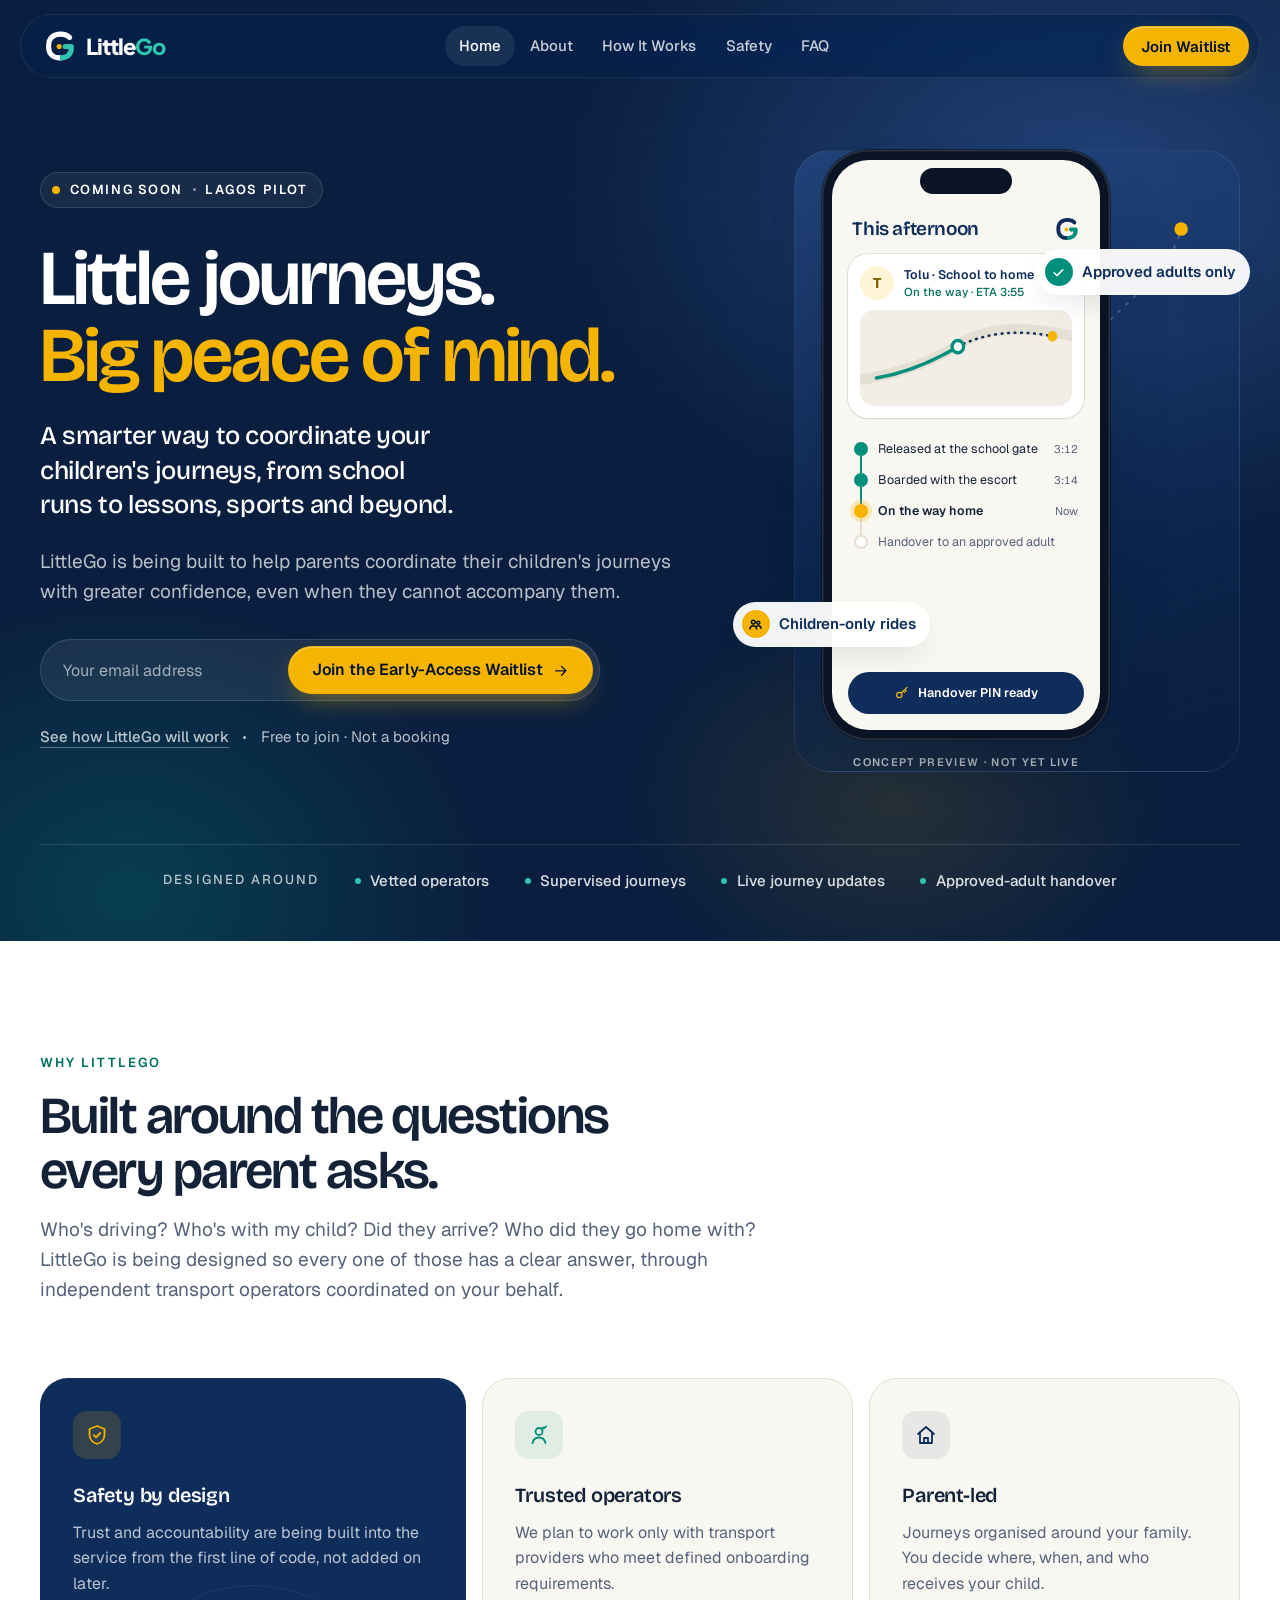
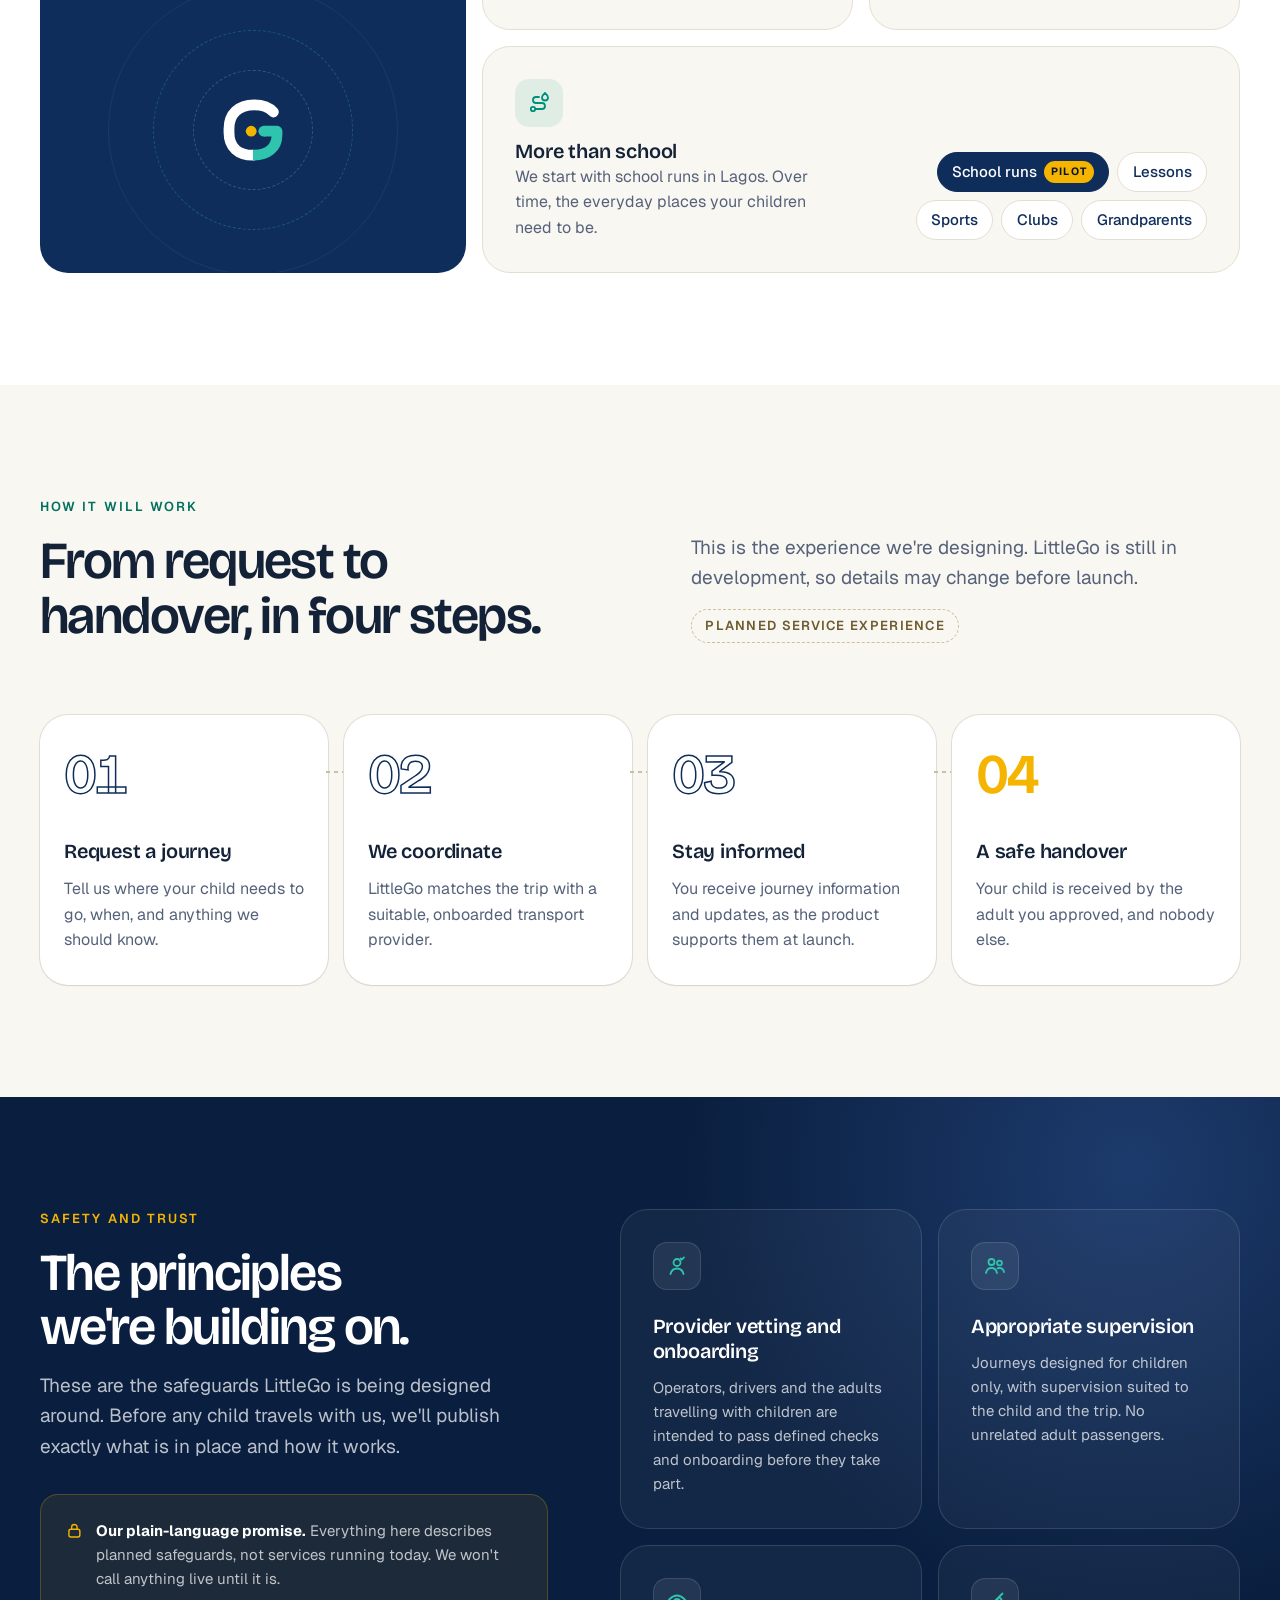
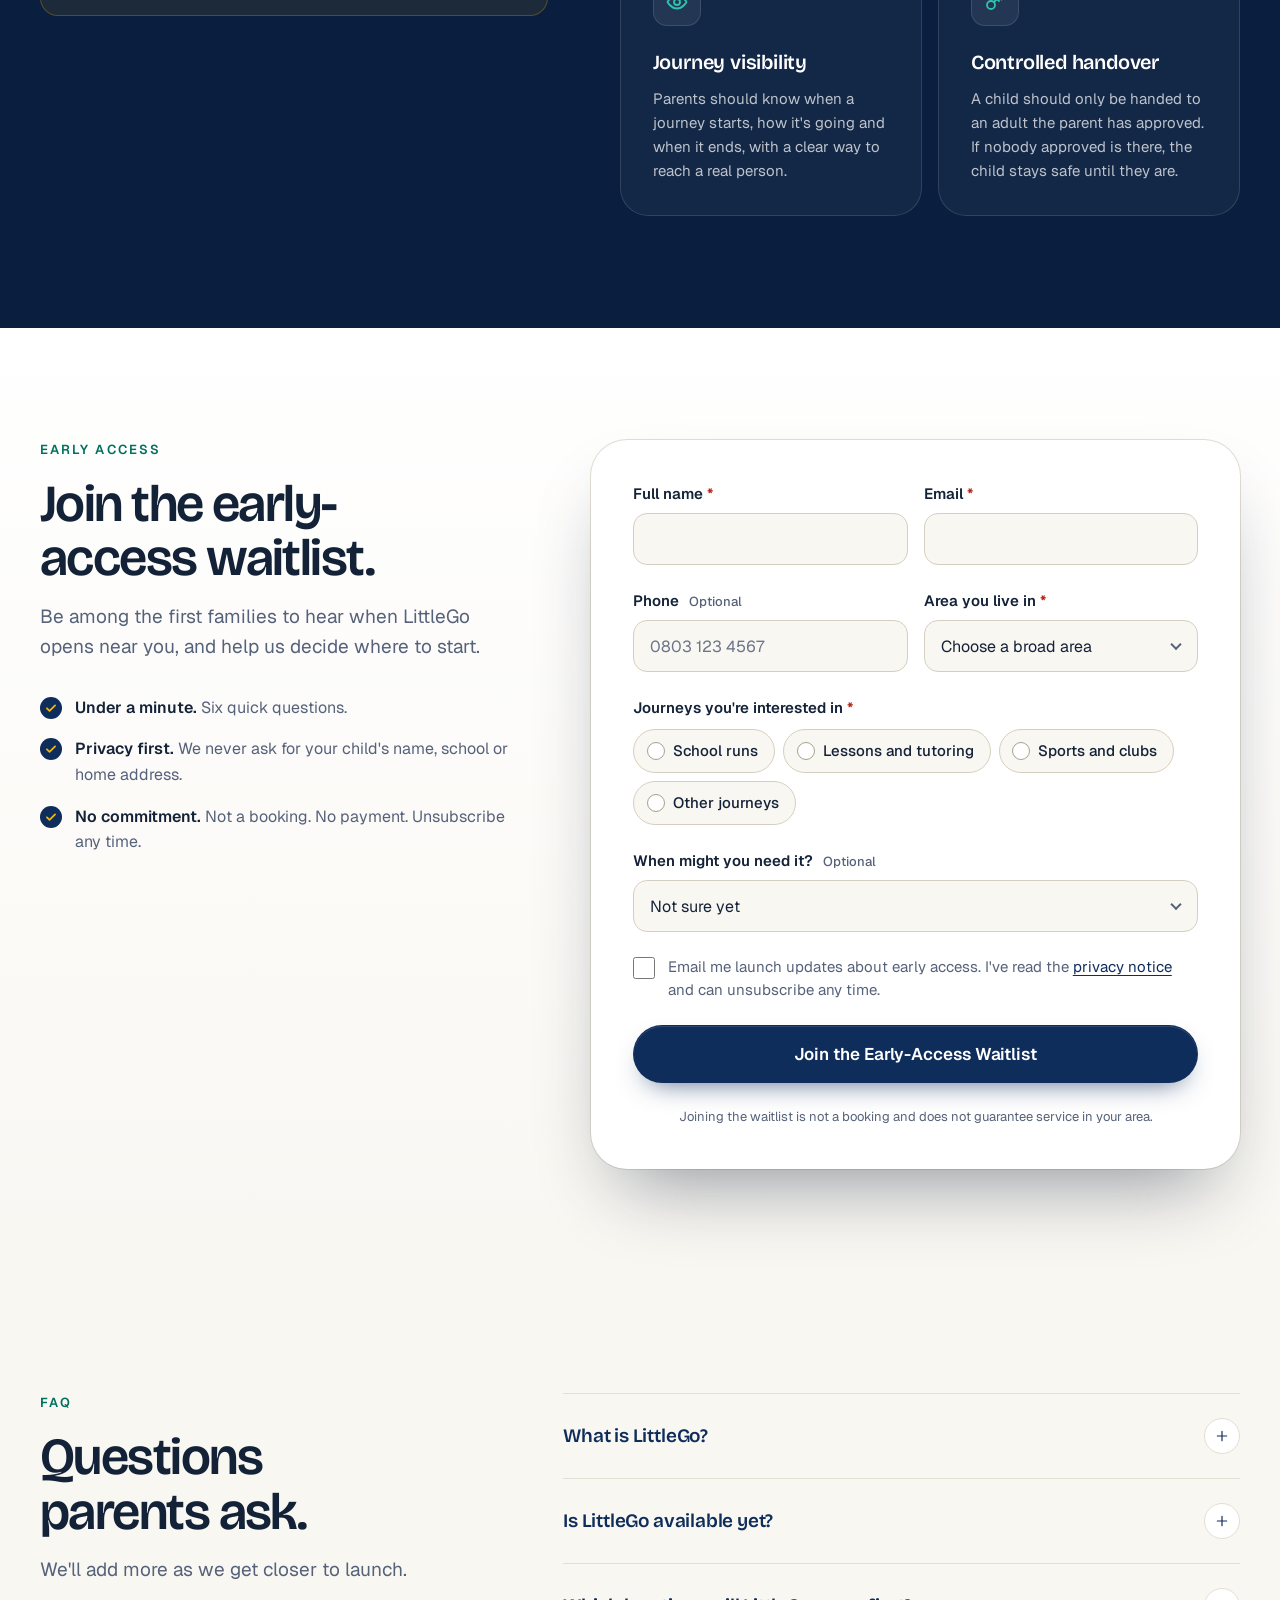
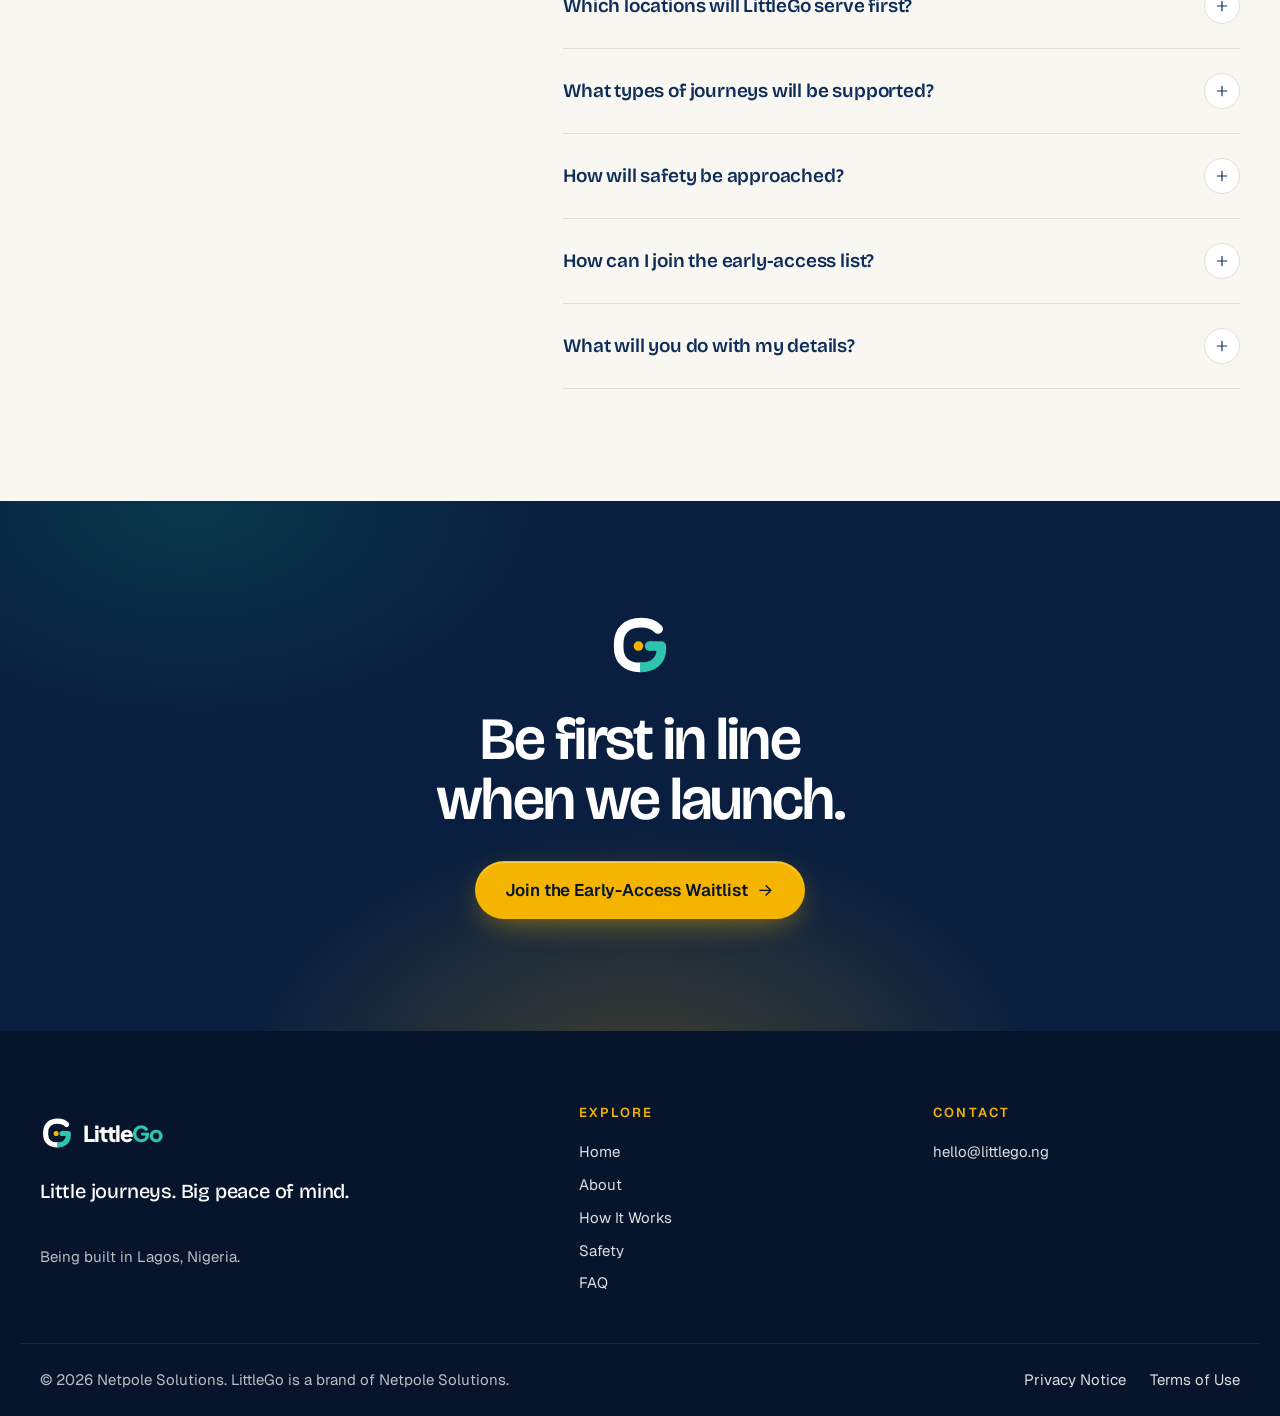
==== commit fb7b9cf3: "Publish privacy notice and terms; name Netpole Solutions; enable contact email - Remove draft/placeh" ====
--- a/index.html
+++ b/index.html
@@ -515,7 +515,7 @@
       </div>
     </div>
     <div class="wrap footer-bottom">
-      <p>© <span data-year>2026</span> LittleGo. All rights reserved.</p>
+      <p>© <span data-year>2026</span> Netpole Solutions. LittleGo is a brand of Netpole Solutions.</p>
       <ul role="list">
         <li><a href="privacy.html">Privacy Notice</a></li>
         <li><a href="terms.html">Terms of Use</a></li>
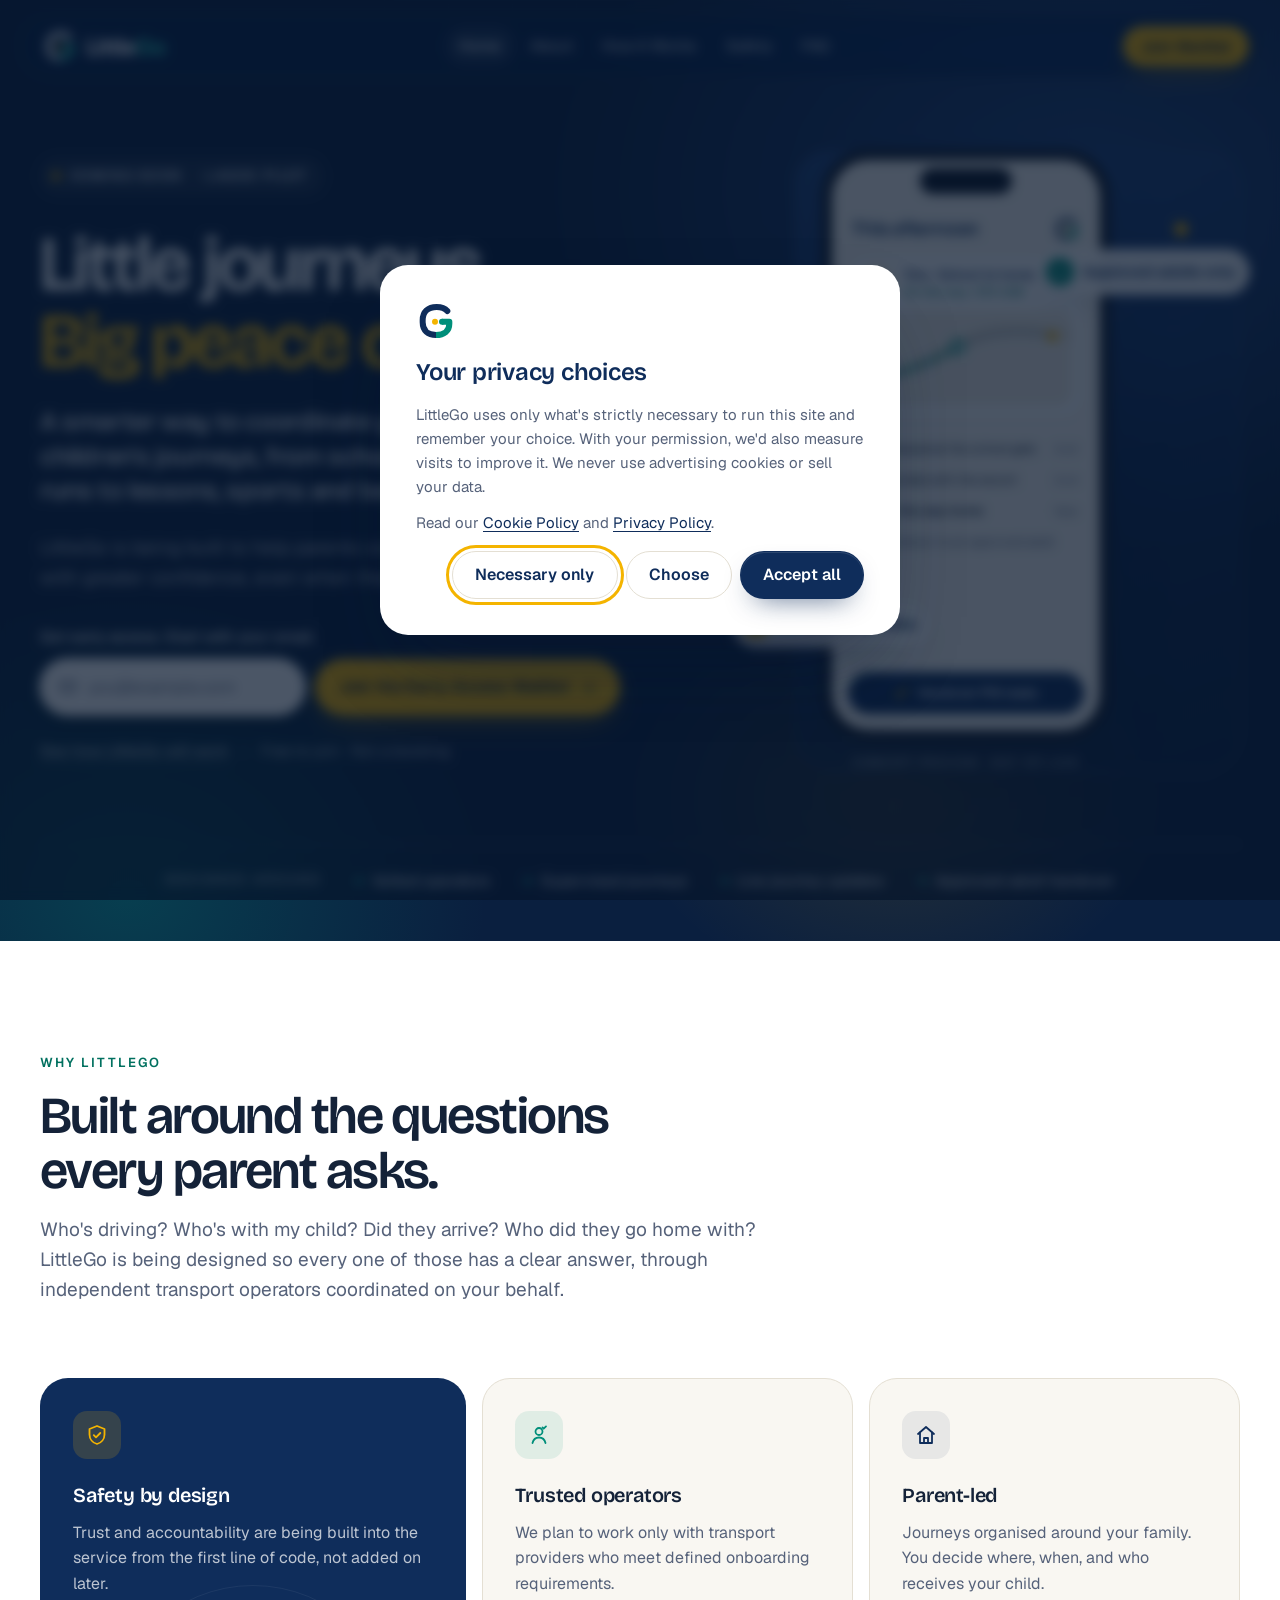
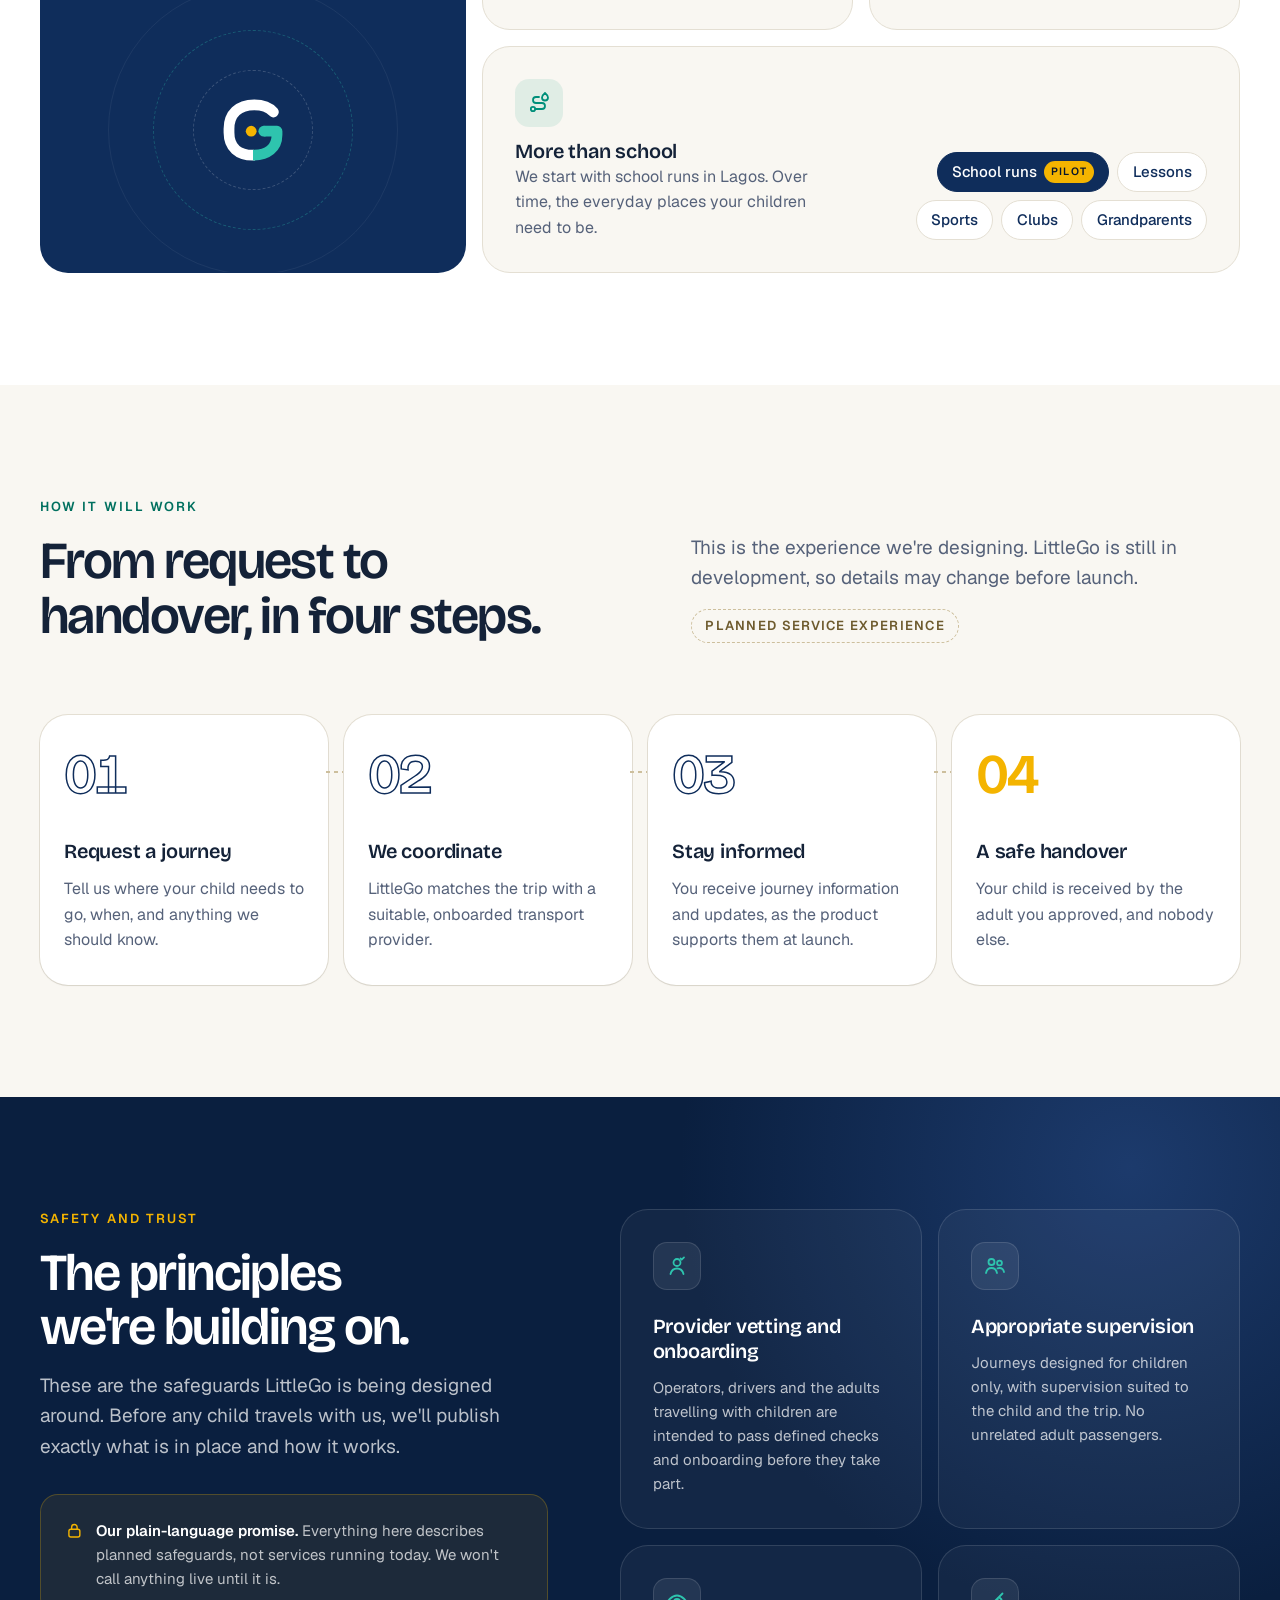
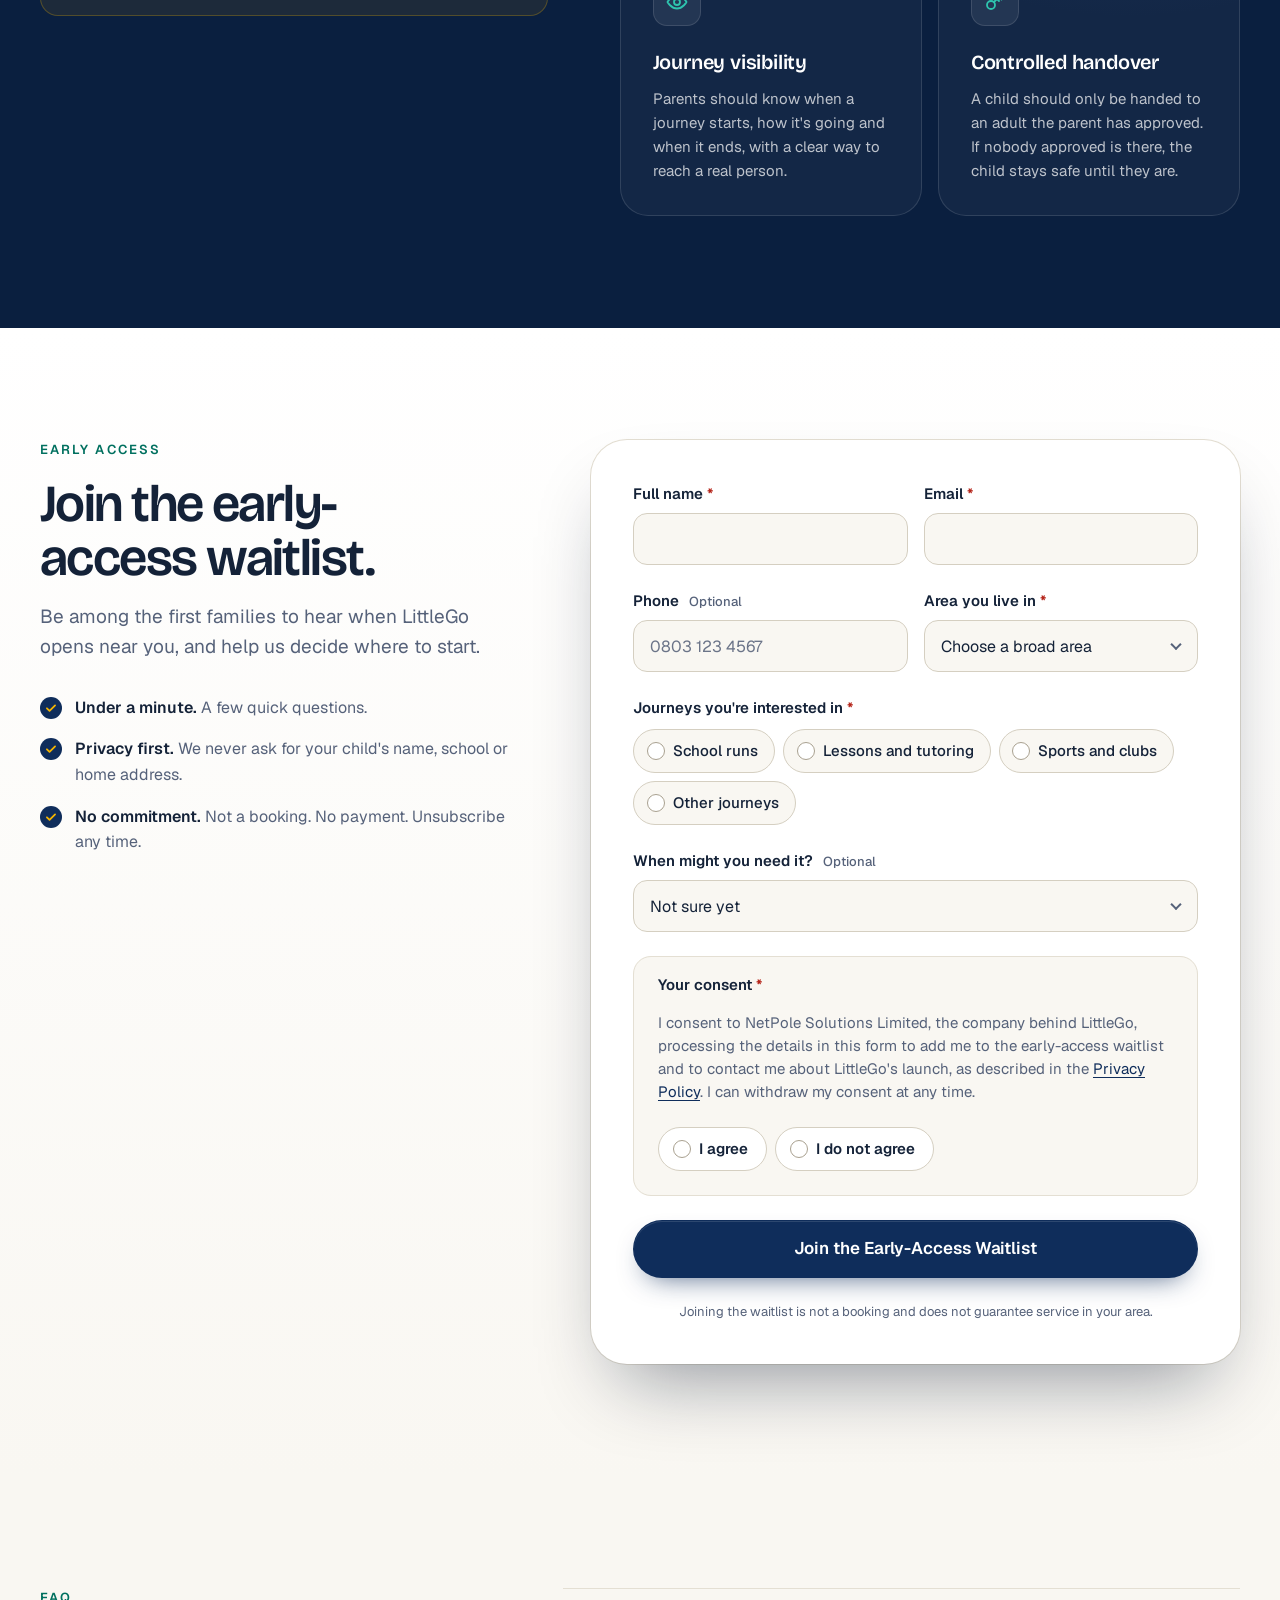
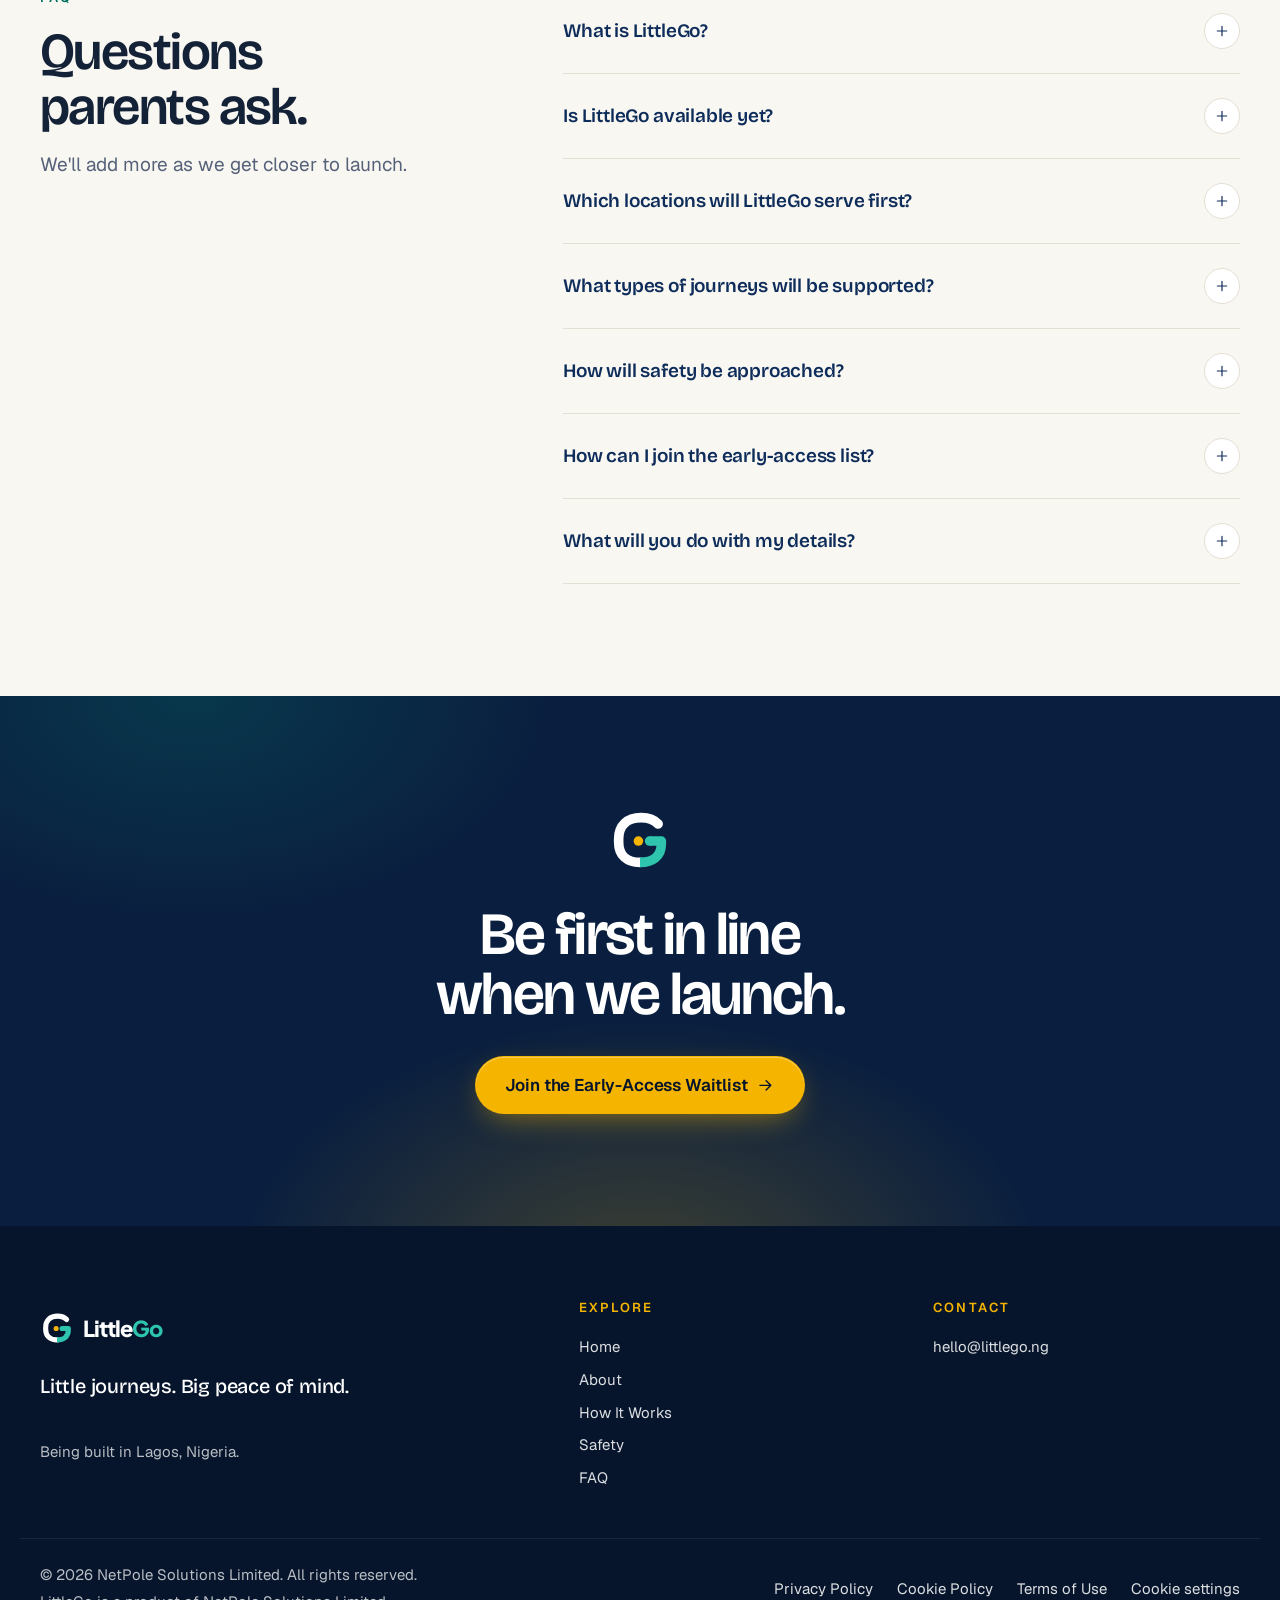
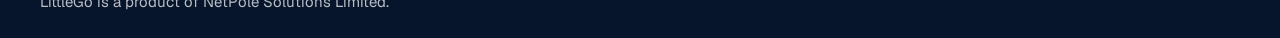
==== commit 776a4058: "NDPA privacy policy, cookie policy with blocking consent, consent choice, more areas - Privacy Polic" ====
--- a/index.html
+++ b/index.html
@@ -27,9 +27,9 @@
   <link rel="apple-touch-icon" href="assets/img/apple-touch-icon.png">
   <link rel="manifest" href="site.webmanifest">
 
-  <link rel="preconnect" href="https://fonts.googleapis.com">
-  <link rel="preconnect" href="https://fonts.gstatic.com" crossorigin>
-  <link rel="stylesheet" href="https://fonts.googleapis.com/css2?family=Bricolage+Grotesque:opsz,wght@12..96,500;12..96,600;12..96,700&family=Geist:wght@400;500;600&family=Plus+Jakarta+Sans:wght@800&display=swap">
+  <link rel="preload" href="assets/fonts/bricolage-grotesque-latin-opsz.woff2" as="font" type="font/woff2" crossorigin>
+  <link rel="preload" href="assets/fonts/geist-latin-400.woff2" as="font" type="font/woff2" crossorigin>
+  <link rel="stylesheet" href="assets/fonts/fonts.css">
   <link rel="stylesheet" href="assets/css/styles.css">
 
   <script type="application/ld+json">
@@ -64,6 +64,7 @@
     <symbol id="i-key" viewBox="0 0 24 24"><circle cx="8" cy="15" r="4"/><path d="m11 12 8.5-8.5M16 7l2.5 2.5M14 9l2 2"/></symbol>
     <symbol id="i-check" viewBox="0 0 24 24"><path d="m5 12.5 4.5 4.5L19 7.5"/></symbol>
     <symbol id="i-arrow" viewBox="0 0 24 24"><path d="M5 12h14M13 6l6 6-6 6"/></symbol>
+    <symbol id="i-mail" viewBox="0 0 24 24"><rect x="3" y="5.5" width="18" height="13" rx="2.5"/><path d="m4 7.5 8 6 8-6"/></symbol>
     <symbol id="i-plus" viewBox="0 0 24 24"><path d="M12 5v14M5 12h14"/></symbol>
     <symbol id="i-lock" viewBox="0 0 24 24"><rect x="5" y="10.5" width="14" height="10" rx="2.5"/><path d="M8.5 10.5V8a3.5 3.5 0 0 1 7 0v2.5"/></symbol>
   </svg>
@@ -109,8 +110,11 @@
           <p class="hero-body">LittleGo is being built to help parents coordinate their children's journeys with greater confidence, even when they cannot accompany them.</p>
 
           <form class="quick-join" data-quick-join novalidate>
-            <label class="sr-only" for="q-email">Your email address</label>
-            <input id="q-email" type="email" name="q_email" autocomplete="email" inputmode="email" placeholder="Your email address" aria-describedby="q-email-err">
+            <label class="quick-label" for="q-email">Get early access. Start with your email.</label>
+            <div class="quick-field">
+              <svg class="icon quick-icon" aria-hidden="true"><use href="#i-mail"/></svg>
+              <input id="q-email" type="email" name="q_email" autocomplete="email" inputmode="email" placeholder="you@example.com" aria-describedby="q-email-err">
+            </div>
             <button class="btn btn-gold" type="submit" data-track="cta_click" data-track-label="hero">
               Join the Early-Access Waitlist
               <svg class="icon" aria-hidden="true"><use href="#i-arrow"/></svg>
@@ -322,7 +326,7 @@
           <h2 id="waitlist-title" class="h2">Join the early-access waitlist.</h2>
           <p class="lede">Be among the first families to hear when LittleGo opens near you, and help us decide where to start.</p>
           <ul class="assurances" role="list">
-            <li><svg class="icon" aria-hidden="true"><use href="#i-check"/></svg><span><strong>Under a minute.</strong> Six quick questions.</span></li>
+            <li><svg class="icon" aria-hidden="true"><use href="#i-check"/></svg><span><strong>Under a minute.</strong> A few quick questions.</span></li>
             <li><svg class="icon" aria-hidden="true"><use href="#i-check"/></svg><span><strong>Privacy first.</strong> We never ask for your child's name, school or home address.</span></li>
             <li><svg class="icon" aria-hidden="true"><use href="#i-check"/></svg><span><strong>No commitment.</strong> Not a booking. No payment. Unsubscribe any time.</span></li>
           </ul>
@@ -353,26 +357,9 @@
                 <div class="field">
                   <label for="f-area">Area you live in <span class="req" aria-hidden="true">*</span></label>
                   <div class="select-wrap">
-                    <select id="f-area" name="area" required aria-describedby="f-area-err">
+                    <select id="f-area" name="area" required aria-describedby="f-area-err" data-area-select>
                       <option value="">Choose a broad area</option>
-                      <optgroup label="Lagos">
-                        <option value="lagos_lekki_ajah">Lekki / Ajah / Sangotedo</option>
-                        <option value="lagos_vi_ikoyi">Victoria Island / Ikoyi</option>
-                        <option value="lagos_ikeja">Ikeja / Maryland / Ogba</option>
-                        <option value="lagos_gbagada_magodo">Gbagada / Magodo / Ogudu / Ketu</option>
-                        <option value="lagos_yaba_surulere">Yaba / Surulere / Ebute-Metta</option>
-                        <option value="lagos_festac_amuwo">Festac / Amuwo-Odofin / Satellite Town</option>
-                        <option value="lagos_ikorodu">Ikorodu</option>
-                        <option value="lagos_alimosho">Alimosho / Egbeda / Ikotun</option>
-                        <option value="lagos_other">Elsewhere in Lagos</option>
-                      </optgroup>
-                      <optgroup label="Outside Lagos">
-                        <option value="abuja">Abuja (FCT)</option>
-                        <option value="port_harcourt">Port Harcourt</option>
-                        <option value="ibadan">Ibadan</option>
-                        <option value="other_nigeria">Elsewhere in Nigeria</option>
-                        <option value="outside_nigeria">Outside Nigeria</option>
-                      </optgroup>
+                      <!-- Options come from "areas" in config.js -->
                     </select>
                   </div>
                   <p class="field-error" id="f-area-err" data-error-for="area"></p>
@@ -408,13 +395,15 @@
                 <input id="f-website" name="website" type="text" tabindex="-1" autocomplete="off">
               </div>
 
-              <div class="field">
-                <label class="consent">
-                  <input type="checkbox" name="consent" value="yes" required aria-describedby="f-consent-err">
-                  <span>Email me launch updates about early access. I've read the <a href="privacy.html">privacy notice</a> and can unsubscribe any time.</span>
-                </label>
+              <fieldset class="field field--group consent-box" aria-describedby="f-consent-text f-consent-err">
+                <legend>Your consent <span class="req" aria-hidden="true">*</span></legend>
+                <p class="consent-text" id="f-consent-text">I consent to NetPole Solutions Limited, the company behind LittleGo, processing the details in this form to add me to the early-access waitlist and to contact me about LittleGo's launch, as described in the <a href="privacy.html">Privacy Policy</a>. I can withdraw my consent at any time.</p>
+                <div class="consent-options">
+                  <label class="choice"><input type="radio" name="consent" value="agree"><span>I agree</span></label>
+                  <label class="choice"><input type="radio" name="consent" value="disagree"><span>I do not agree</span></label>
+                </div>
                 <p class="field-error" id="f-consent-err" data-error-for="consent"></p>
-              </div>
+              </fieldset>
 
               <p class="form-alert" role="alert" data-form-alert hidden></p>
 
@@ -515,19 +504,38 @@
       </div>
     </div>
     <div class="wrap footer-bottom">
-      <p>© <span data-year>2026</span> Netpole Solutions. LittleGo is a brand of Netpole Solutions.</p>
+      <div class="footer-legal">
+        <p>© <span data-year>2026</span> NetPole Solutions Limited. All rights reserved.</p>
+        <p>LittleGo is a product of NetPole Solutions Limited.</p>
+      </div>
       <ul role="list">
-        <li><a href="privacy.html">Privacy Notice</a></li>
+        <li><a href="privacy.html">Privacy Policy</a></li>
+        <li><a href="cookies.html">Cookie Policy</a></li>
         <li><a href="terms.html">Terms of Use</a></li>
+        <li><button class="link-button" type="button" data-cookie-settings>Cookie settings</button></li>
       </ul>
     </div>
   </footer>
 
-  <div class="consent-banner" data-consent-banner hidden role="region" aria-label="Analytics consent">
-    <p>We'd like to measure visits to improve this page. No advertising, no selling data.</p>
-    <div class="consent-actions">
-      <button class="btn btn-ghost btn-sm" type="button" data-consent="denied">No thanks</button>
-      <button class="btn btn-navy btn-sm" type="button" data-consent="granted">Allow</button>
+  <!-- Cookie consent: blocks the page until the visitor makes a choice. -->
+  <div class="cookie-modal" data-cookie-modal hidden>
+    <div class="cookie-dialog" role="dialog" aria-modal="true" aria-labelledby="cookie-title" aria-describedby="cookie-desc" tabindex="-1">
+      <svg class="cookie-mark" aria-hidden="true"><use href="#logo-mark"/></svg>
+      <h2 id="cookie-title" class="h3">Your privacy choices</h2>
+      <div id="cookie-desc" class="cookie-desc">
+        <p>LittleGo uses only what's strictly necessary to run this site and remember your choice. With your permission, we'd also measure visits to improve it. We never use advertising cookies or sell your data.</p>
+        <p>Read our <a href="cookies.html">Cookie Policy</a> and <a href="privacy.html">Privacy Policy</a>.</p>
+      </div>
+      <div class="cookie-prefs" data-cookie-prefs hidden>
+        <label class="pref"><input type="checkbox" checked disabled><span><strong>Strictly necessary</strong> Always on. Remembers your privacy choice.</span></label>
+        <label class="pref"><input type="checkbox" data-pref-analytics><span><strong>Analytics</strong> Counts visits and button clicks so we can improve the site.</span></label>
+      </div>
+      <div class="cookie-actions">
+        <button class="btn btn-ghost" type="button" data-cookie-choice="necessary">Necessary only</button>
+        <button class="btn btn-ghost" type="button" data-cookie-customise>Choose</button>
+        <button class="btn btn-navy" type="button" data-cookie-choice="all">Accept all</button>
+        <button class="btn btn-navy" type="button" data-cookie-choice="custom" hidden>Save my choices</button>
+      </div>
     </div>
   </div>
 
--- a/assets/fonts/fonts.css
+++ b/assets/fonts/fonts.css
@@ -0,0 +1,6 @@
+/* Self-hosted fonts (SIL Open Font License; see OFL-*.txt). No requests to third-party font services. */
+@font-face { font-family: "Bricolage Grotesque"; src: url("bricolage-grotesque-latin-opsz.woff2") format("woff2"); font-weight: 200 800; font-style: normal; font-display: swap; }
+@font-face { font-family: "Geist"; src: url("geist-latin-400.woff2") format("woff2"); font-weight: 400; font-style: normal; font-display: swap; }
+@font-face { font-family: "Geist"; src: url("geist-latin-500.woff2") format("woff2"); font-weight: 500; font-style: normal; font-display: swap; }
+@font-face { font-family: "Geist"; src: url("geist-latin-600.woff2") format("woff2"); font-weight: 600; font-style: normal; font-display: swap; }
+@font-face { font-family: "Plus Jakarta Sans"; src: url("plus-jakarta-sans-latin-800.woff2") format("woff2"); font-weight: 800; font-style: normal; font-display: swap; }
--- a/assets/css/styles.css
+++ b/assets/css/styles.css
@@ -201,13 +201,17 @@
 .hero-body { color: var(--on-dark-muted); font-size: var(--t-lede); max-width: 50ch; }
 @keyframes rise { from { opacity: 0; transform: translateY(18px); } to { opacity: 1; transform: none; } }
 
-.quick-join { display: flex; flex-wrap: wrap; gap: 6px; width: 100%; max-width: 560px; margin-top: var(--s2); padding: 6px; border-radius: var(--pill); background: rgba(255,255,255,.07); border: 1px solid rgba(255,255,255,.14); backdrop-filter: blur(8px); transition: border-color .2s, background .2s; }
-.quick-join:focus-within { border-color: rgba(244,180,0,.7); background: rgba(255,255,255,.1); }
-.quick-join input { flex: 1 1 200px; min-width: 0; min-height: 48px; padding: 0 1rem; border: 0; background: transparent; color: var(--white); font: 400 1rem var(--f-body); }
-.quick-join input::placeholder { color: rgba(255,255,255,.6); }
-.quick-join input:focus { outline: none; }
-.quick-join .btn { flex: 0 0 auto; }
-.quick-err { flex-basis: 100%; padding: 0 1rem .4rem; font-size: var(--t-xs); font-weight: 500; color: #FFB4A9; }
+.quick-join { display: grid; grid-template-columns: minmax(0, 1fr) auto; gap: 10px; width: 100%; max-width: 580px; margin-top: var(--s2); }
+.quick-label { grid-column: 1 / -1; font-size: var(--t-sm); font-weight: 500; color: var(--on-dark); }
+.quick-field { position: relative; display: flex; align-items: center; min-width: 0; border-radius: var(--pill); background: var(--white); box-shadow: 0 0 0 1px rgba(255,255,255,.9), 0 10px 26px -12px rgba(0,0,0,.5); transition: box-shadow .2s var(--ease); }
+.quick-field:focus-within { box-shadow: 0 0 0 3px var(--gold), 0 10px 26px -12px rgba(0,0,0,.5); }
+.quick-icon { position: absolute; left: 18px; width: 20px; height: 20px; color: var(--muted); pointer-events: none; }
+.quick-field input { width: 100%; min-width: 0; min-height: 56px; padding: 0 1.1rem 0 3rem; border: 0; border-radius: var(--pill); background: transparent; color: var(--ink); font: 500 1.0625rem var(--f-body); }
+.quick-field input::placeholder { color: #6B7488; font-weight: 400; }
+.quick-field input:focus { outline: none; }
+.quick-field input[aria-invalid="true"] { color: var(--danger); }
+.quick-join .btn { min-height: 56px; }
+.quick-err { grid-column: 1 / -1; font-size: var(--t-xs); font-weight: 500; color: #FFB4A9; }
 .quick-err:empty { display: none; }
 .hero-meta { display: flex; flex-wrap: wrap; align-items: center; gap: .5rem .9rem; font-size: var(--t-sm); color: var(--on-dark-muted); }
 .hero-meta-dot { width: 3px; height: 3px; border-radius: 50%; background: currentColor; }
@@ -389,7 +393,7 @@
 .chip input:checked + span::before { border-color: var(--gold); background: var(--gold) url("data:image/svg+xml,%3Csvg xmlns='http://www.w3.org/2000/svg' viewBox='0 0 24 24' fill='none' stroke='%2306152C' stroke-width='3.5' stroke-linecap='round' stroke-linejoin='round'%3E%3Cpath d='m5 12.5 4.5 4.5L19 7.5'/%3E%3C/svg%3E") center/11px no-repeat; }
 .chip input:focus-visible + span { outline: 3px solid var(--gold); outline-offset: 2px; }
 .field--group[aria-invalid="true"] .chip span { border-color: var(--danger); }
-.consent { display: flex; gap: .8rem; align-items: flex-start; font-weight: 400 !important; color: var(--muted) !important; line-height: 1.5; cursor: pointer; }
+.consent-legacy { display: flex; gap: .8rem; align-items: flex-start; font-weight: 400 !important; color: var(--muted) !important; line-height: 1.5; cursor: pointer; }
 .consent input { width: 22px; height: 22px; margin: 1px 0 0; accent-color: var(--navy); flex: none; cursor: pointer; }
 .consent input[aria-invalid="true"] { outline: 2px solid var(--danger); outline-offset: 2px; }
 .hp { position: absolute; left: -9999px; width: 1px; height: 1px; overflow: hidden; }
@@ -449,8 +453,8 @@
   .hero .display > span { white-space: normal; }
   .header-inner.wrap { width: calc(100% - 20px); padding-left: 16px; padding-right: 8px; }
   .brand-word { font-size: 1.25rem; }
-  .quick-join { border-radius: 22px; padding: 6px; }
-  .quick-join .btn { flex: 1 1 100%; }
+  .quick-join { grid-template-columns: minmax(0, 1fr); }
+  .quick-join .btn { width: 100%; }
   .hero-visual { min-height: 0; padding-block: var(--s5); }
   .hero-photo-frame { inset: 6% 0 10% 0; }
   .phone { width: 268px; margin-right: 0; }
@@ -477,3 +481,67 @@
   .consent-banner { flex-direction: column; align-items: stretch; }
   .consent-actions .btn { flex: 1; }
 }
+
+/* Consent choice (waitlist form) */
+.consent-box { padding: var(--s4) var(--s5) var(--s5); border-radius: 18px; background: var(--sand); border: 1px solid var(--line) !important; }
+.consent-box legend { float: left; width: 100%; margin-bottom: .4rem; }
+.consent-text { clear: both; font-size: var(--t-sm); color: var(--muted); line-height: 1.55; margin-bottom: var(--s4); }
+.consent-options { display: flex; flex-wrap: wrap; gap: .5rem; }
+.choice { position: relative; }
+.choice input { position: absolute; inset: 0; opacity: 0; margin: 0; cursor: pointer; }
+.choice span { display: inline-flex; align-items: center; gap: .55rem; min-height: 44px; padding: 0 1.1rem 0 .85rem; border-radius: var(--pill); border: 1px solid #D5CFC1; background: var(--white); font-size: var(--t-sm); font-weight: 600; cursor: pointer; user-select: none; transition: all .2s var(--ease); }
+.choice span::before { content: ""; width: 18px; height: 18px; border-radius: 50%; border: 1.5px solid #A9A190; background: var(--white); flex: none; transition: all .2s var(--ease); }
+.choice input:hover + span { border-color: #B9B19F; }
+.choice input:checked + span { border-color: var(--navy); background: var(--navy); color: var(--white); }
+.choice input:checked + span::before { border: 5px solid var(--gold); background: var(--navy); }
+.choice input[value="disagree"]:checked + span { background: var(--white); color: var(--ink); border-color: var(--ink); }
+.choice input[value="disagree"]:checked + span::before { border-color: var(--ink); background: var(--white); }
+.choice input:focus-visible + span { outline: 3px solid var(--gold); outline-offset: 2px; }
+.consent-box[aria-invalid="true"] { border-color: var(--danger) !important; background: var(--danger-50); }
+
+/* Footer legal */
+.footer-legal { display: grid; gap: .2rem; }
+.link-button { padding: 0; border: 0; background: none; color: rgba(255,255,255,.86); font: inherit; cursor: pointer; }
+.link-button:hover { color: var(--white); text-decoration: underline; }
+.footer-bottom ul { flex-wrap: wrap; }
+
+/* Cookie consent dialog (blocks the page until a choice is made) */
+html.modal-open { overflow: hidden; }
+.cookie-modal { position: fixed; inset: 0; z-index: 300; display: grid; place-items: center; padding: max(16px, env(safe-area-inset-top, 0px)) max(16px, env(safe-area-inset-right, 0px)) max(16px, env(safe-area-inset-bottom, 0px)) max(16px, env(safe-area-inset-left, 0px)); background: rgba(6,21,44,.72); backdrop-filter: blur(6px); -webkit-backdrop-filter: blur(6px); animation: fade .25s var(--ease) both; }
+@keyframes fade { from { opacity: 0; } to { opacity: 1; } }
+.cookie-dialog { width: 100%; max-width: 520px; max-height: calc(100vh - 32px); overflow: auto; display: grid; gap: var(--s4); padding: clamp(1.5rem, 1rem + 2vw, 2.25rem); border-radius: var(--r-lg); background: var(--white); color: var(--ink); box-shadow: var(--sh-3); animation: rise .35s var(--ease) both; }
+.cookie-dialog:focus { outline: none; }
+.cookie-mark { width: 40px; height: 40px; }
+.cookie-dialog .h3 { font-size: 1.5rem; color: var(--navy); }
+.cookie-desc { display: grid; gap: var(--s3); font-size: var(--t-sm); color: var(--muted); }
+.cookie-prefs { display: grid; gap: var(--s3); padding: var(--s4); border-radius: 16px; background: var(--sand); border: 1px solid var(--line); }
+.pref { display: flex; gap: .8rem; align-items: flex-start; font-size: var(--t-sm); color: var(--muted); cursor: pointer; }
+.pref input { width: 20px; height: 20px; margin: 2px 0 0; accent-color: var(--navy); flex: none; }
+.pref strong { display: block; color: var(--ink); }
+.cookie-actions { display: flex; flex-wrap: wrap; gap: var(--s2); justify-content: flex-end; }
+@media (max-width: 640px) {
+  .cookie-actions .btn { flex: 1 1 100%; }
+  .cookie-modal { align-items: end; }
+}
+
+/* Policy pages */
+.doc-lede { font-size: var(--t-lede); color: var(--ink) !important; }
+.doc-toc { margin: var(--s6) 0; padding: var(--s5); border-radius: var(--r-md); background: var(--white); border: 1px solid var(--line); }
+.doc-toc-title { font-size: var(--t-xs); font-weight: 600; letter-spacing: .14em; text-transform: uppercase; color: var(--teal-ink) !important; margin-bottom: var(--s3); }
+.doc-toc ol { margin: 0; padding-left: 1.2rem; columns: 2; column-gap: var(--s6); font-size: var(--t-sm); }
+.doc-toc li { break-inside: avoid; margin-bottom: .3rem; }
+.doc h2 { scroll-margin-top: 110px; }
+.doc strong { color: var(--ink); }
+.table-wrap { overflow-x: auto; margin: var(--s3) 0 var(--s4); border-radius: var(--r-md); border: 1px solid var(--line); background: var(--white); }
+.doc table { width: 100%; min-width: 560px; border-collapse: collapse; font-size: var(--t-sm); }
+.doc th, .doc td { text-align: left; vertical-align: top; padding: .8rem 1rem; border-bottom: 1px solid var(--line); color: var(--muted); }
+.doc th { color: var(--ink); font-weight: 600; background: var(--sand-2); }
+.doc tr:last-child td { border-bottom: 0; }
+.doc code { font-size: .875em; padding: .1rem .35rem; border-radius: 6px; background: var(--sand-2); color: var(--ink); }
+.doc-back { margin-top: var(--s7) !important; }
+.doc-footer { background: var(--navy-950); color: var(--on-dark-muted); font-size: var(--t-sm); padding-block: var(--s6) calc(var(--s6) + env(safe-area-inset-bottom, 0px)); }
+.doc-footer .wrap { display: grid; gap: .4rem; }
+.doc-footer a { color: rgba(255,255,255,.86); }
+@media (max-width: 640px) { .doc-toc ol { columns: 1; } }
+.footer-bottom ul a, .link-button { display: inline-flex; align-items: center; min-height: 40px; }
+.footer-bottom ul { align-items: center; column-gap: var(--s5) !important; row-gap: 0 !important; }
